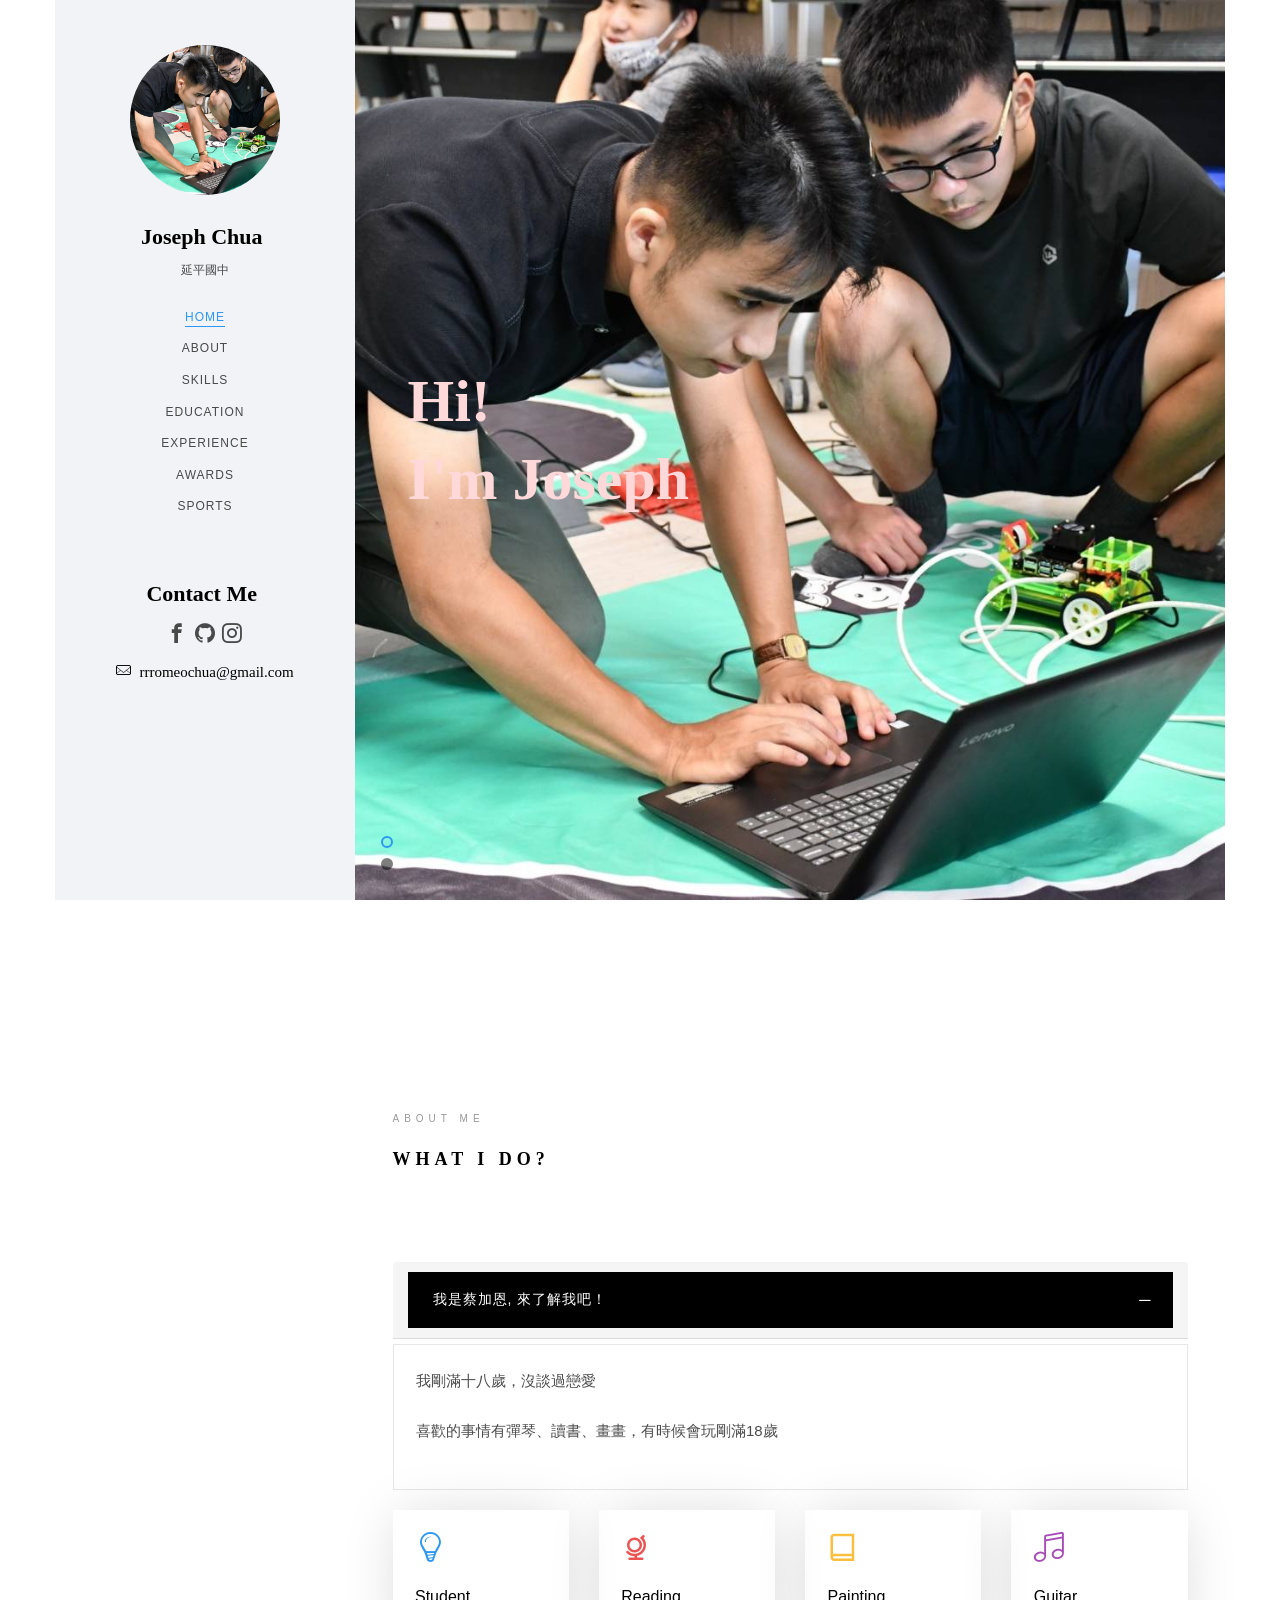
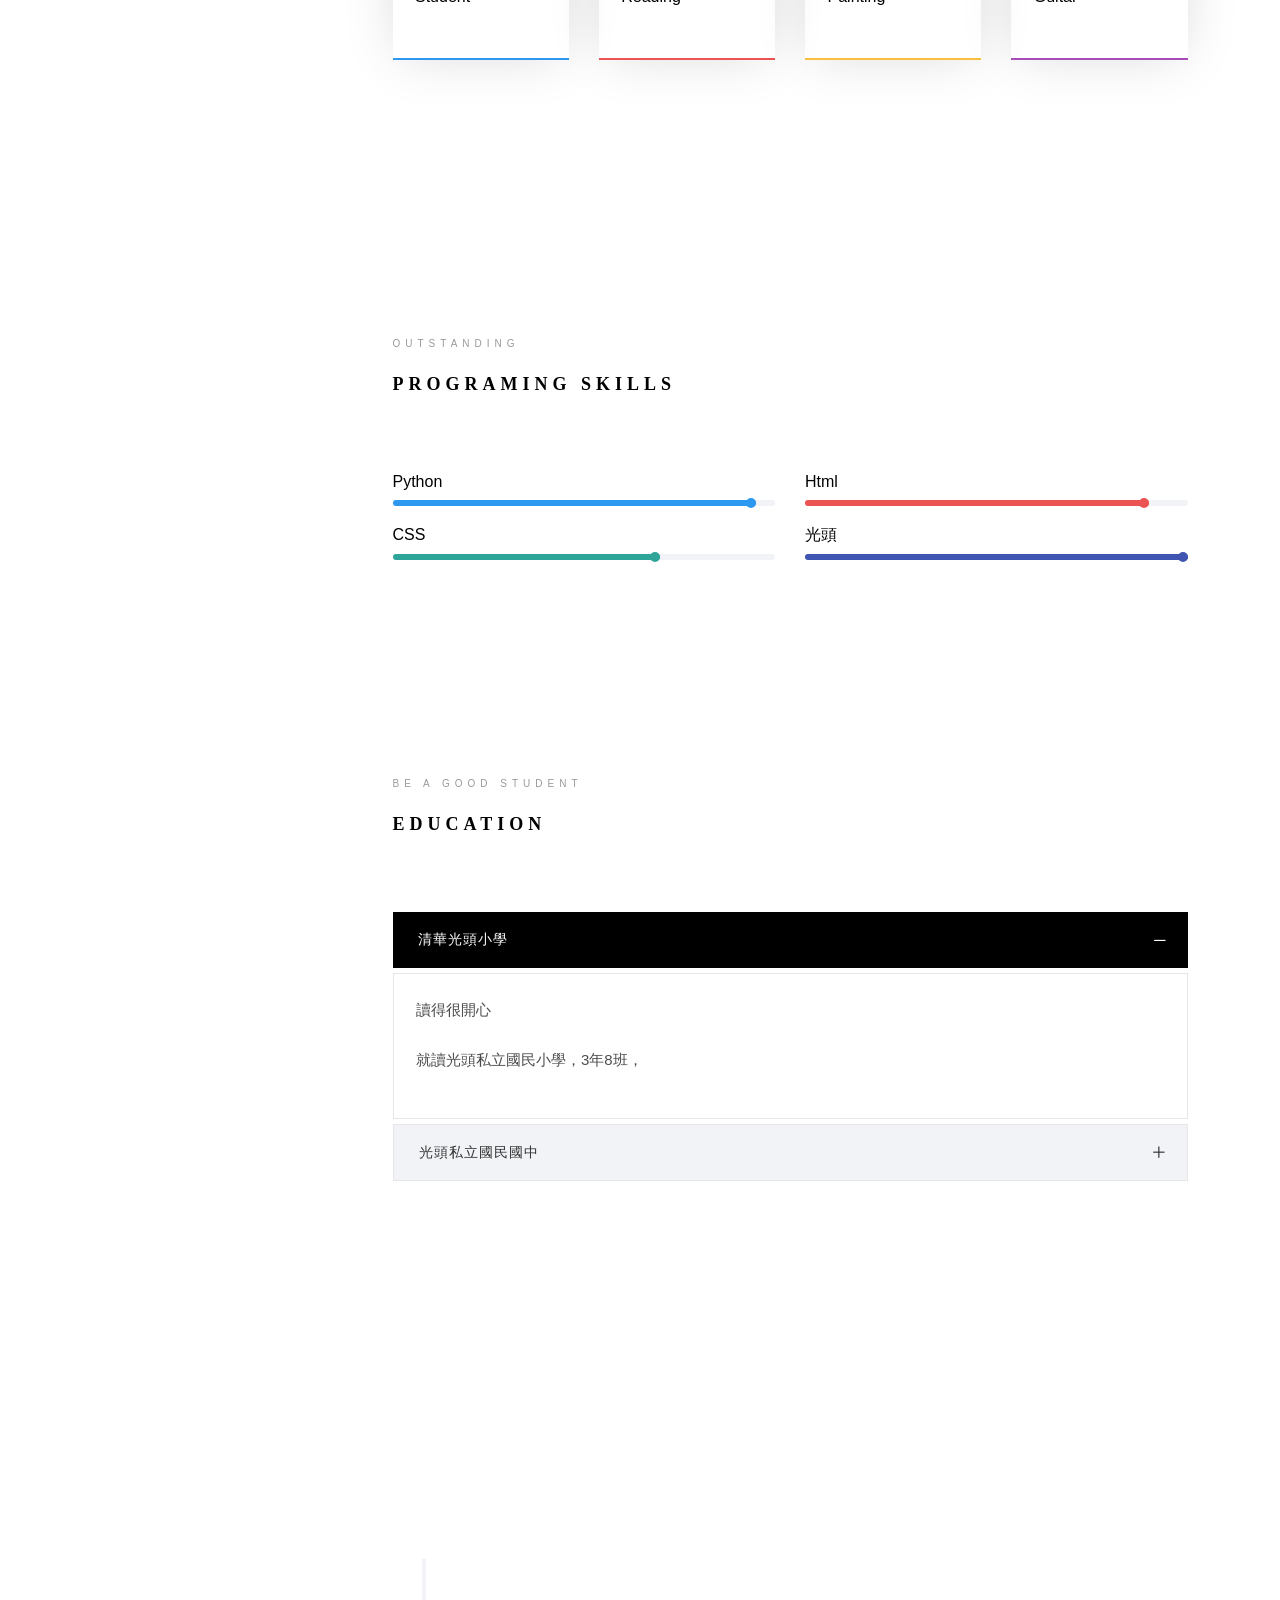
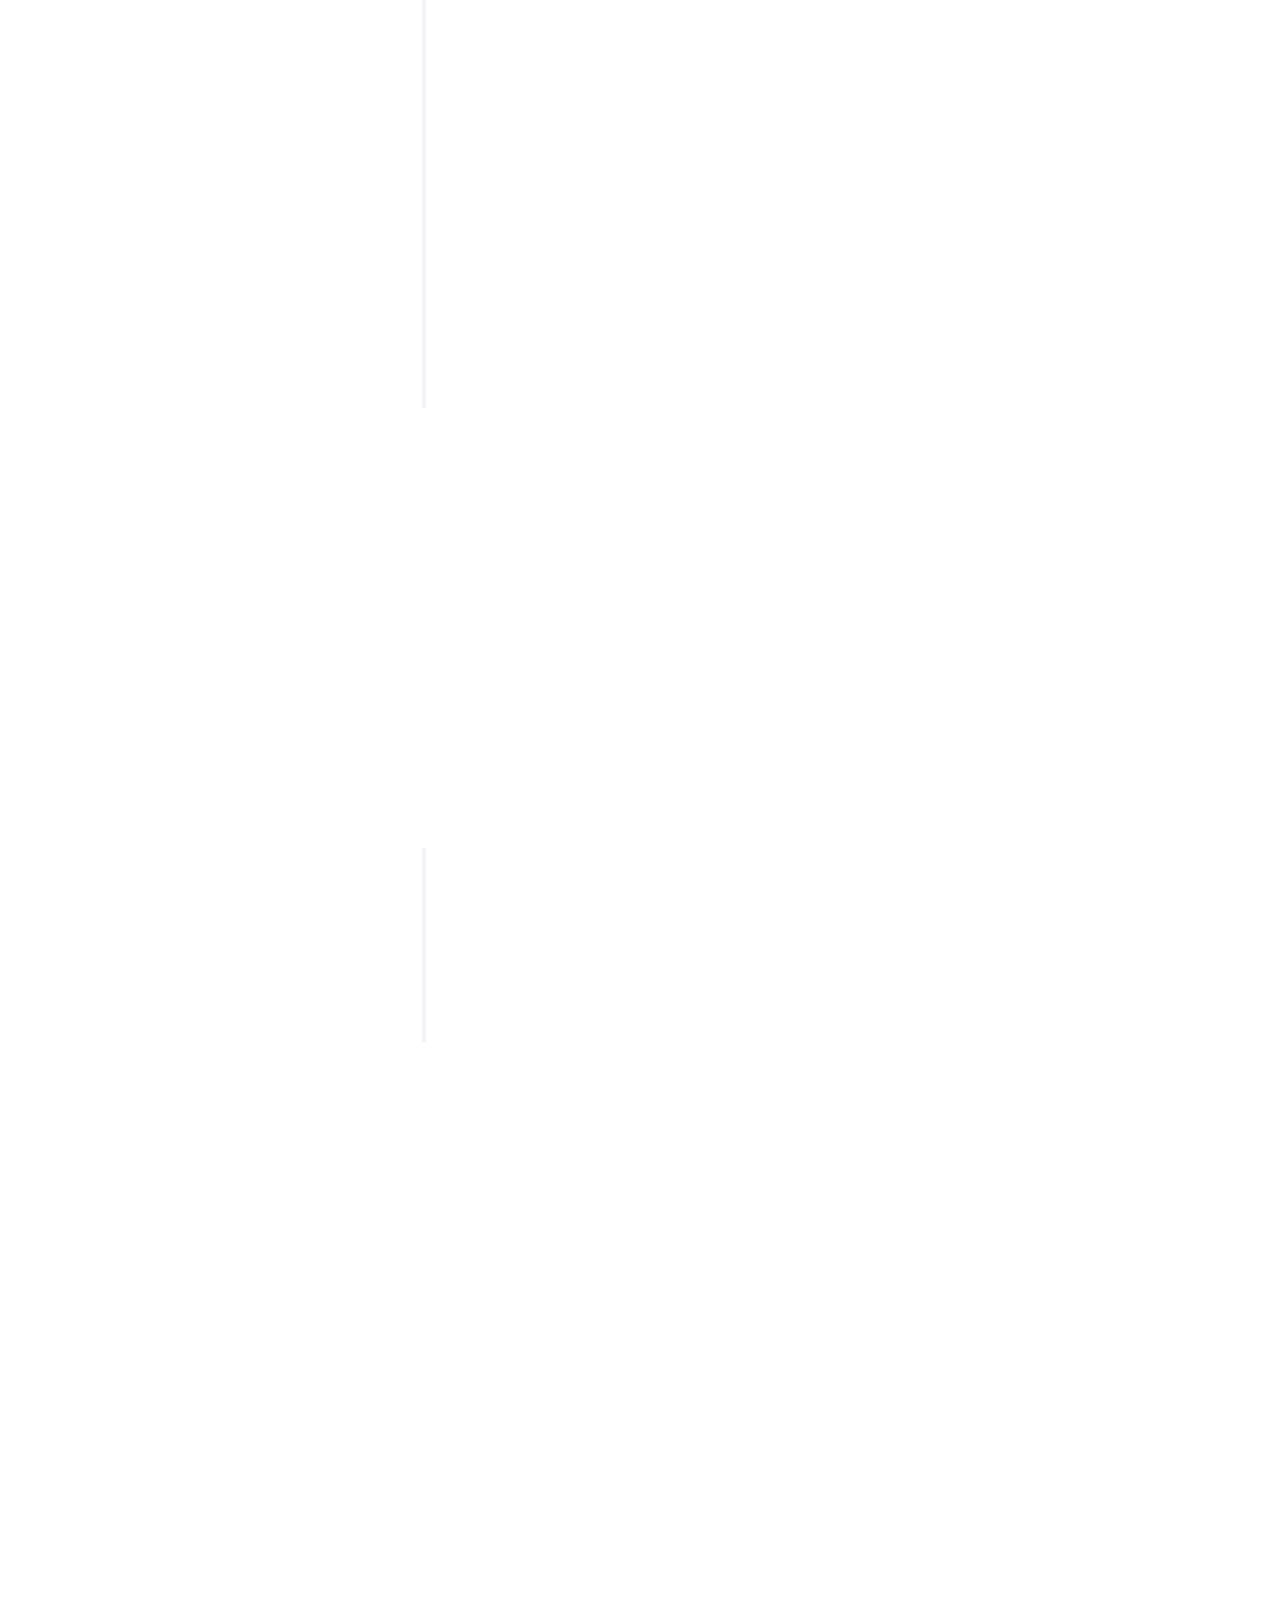
==== index.html @ 1ec588bf "Add files via upload" ====
<!DOCTYPE HTML>
<html>
	<!-- 撰寫網頁標題，跟大家說一下這網頁是誰寫的 -->
	<head>
	<meta charset="utf-8">
	<title>Joseph's Portfolio Page</title>
	<meta name="viewport" content="width=device-width, initial-scale=1">

	<!-- 導入css 檔案，因為有很多檔案，所以要寫很多行！ -->
	<link rel="shortcut icon" href="favicon.ico">
	<link rel="stylesheet" href="css/animate.css">
	<link rel="stylesheet" href="css/icomoon.css">
	<link rel="stylesheet" href="css/bootstrap.css">
	<link rel="stylesheet" href="css/flexslider.css">
	<link rel="stylesheet" href="fonts/flaticon/font/flaticon.css">
	<link rel="stylesheet" href="css/owl.carousel.min.css">
	<link rel="stylesheet" href="css/owl.theme.default.min.css">
	<link rel="stylesheet" href="css/style.css">
	<script src="js/modernizr-2.6.2.min.js"></script>
	</head>

	<body>
	<div id="colorlib-page">
		<div class="container-wrap">

			<!-- 設定側邊欄 -->
			<a href="#" class="js-colorlib-nav-toggle colorlib-nav-toggle" data-toggle="collapse" data-target="#navbar" aria-expanded="false" aria-controls="navbar"><i></i></a>
			<aside id="colorlib-aside" role="complementary" class="border js-fullheight">

				<!-- 設定個人資料 -->
				<div class="text-center">
					<div class="author-img" style="background-image: url(images/joe1.jpg);"></div> 	
					<h1 id="colorlib-logo"><a href="index.html">Joseph Chua</a></h1>
					<span class="position">延平國中</span>
				</div>

				<!-- 設定側邊選單 -->
				<nav id="colorlib-main-menu" role="navigation" class="navbar">
					<div id="navbar" class="collapse">
						<ul>
							<li class="active"><a href="#" data-nav-section="home">Home</a></li>
							<li><a href="#" data-nav-section="about">About</a></li>
							<li><a href="#" data-nav-section="skills">Skills</a></li>
							<li><a href="#" data-nav-section="education">Education</a></li>
							<li><a href="#" data-nav-section="experience">Experience</a></li>
							<li><a href="#" data-nav-section="Awards">Awards</a></li>
							<li><a href="#" data-nav-section="Sports">Sports</a></li>
						</ul>
					</div>

					<!-- 換行 -->
					<br></br>

					<!-- 設定聯絡資訊 -->
					<div class="text-center">
						<h1 id="colorlib-logo"><a href="###">Contact Me</a></h1>
						<ul class="active" >
							<li style="font-size:20px;">
								<a href="###"><i class="icon-facebook2"></i></a>
								<a href="https://github.com/Allen-wa-ng"><i class="icon-github"></i></a>
								<a href="###"><i class="icon-instagram"></i></a>
							</li>
						</ul>
						<h2 class="position">
							<i style="font-size:15px;" class="icon-mail6"> rrromeochua@gmail.com</i>
						</h2>
					</div>
				</nav>
			</aside>

		<div id="colorlib-main">

			<!-- 設定封面照片 -->
			<section id="colorlib-hero" class="js-fullheight" data-section="home">
				<div class="flexslider js-fullheight">
					<ul class="slides">

						<!-- 第一張封面照片 -->
						<li style="background-image: url(images/joe1.jpg);">
							<div class="overlay"></div>
							<div class="container-fluid">
								<div class="row">
									<div class="col-md-6 col-md-offset-3 col-md-pull-3 col-sm-12 col-xs-12 js-fullheight slider-text">
										<div class="slider-text-inner js-fullheight">
											<div class="desc">
												<h1 style="color: rgb(255, 217, 217);">Hi! <br >I'm Joseph</h1>
											</div>
										</div>
									</div>
								</div>
							</div>
						</li>

						<!-- 第二張封面照片 -->
						<li style="background-image: url(images/joe1.jpg);">
							<div class="overlay"></div>
							<div class="container-fluid">
								<div class="row">
									<div class="col-md-6 col-md-offset-3 col-md-pull-3 col-sm-12 col-xs-12 js-fullheight slider-text">
										<div class="slider-text-inner">
											<div class="desc">
												<h1 style="color: white;">I am <br>a Student</h1>
												<h2 style="color: white;">Who is studying in SooChow University</h2>
											</div>
										</div>
									</div>
								</div>
							</div>
						</li>

				  	</ul>
			  	</div>
			</section>

			<!-- 設定 What about Me 介紹 -->
			<section class="colorlib-about" data-section="about">
				<div class="colorlib-narrow-content">
					<div class="row">
						<div class="col-md-12">
							<div class="row row-bottom-padded-sm animate-box" data-animate-effect="fadeInLeft">
								<div class="col-md-12">
									<span class="heading-meta">About Me</span>
									<h2 class="colorlib-heading">What I Do?</h2>
								</div>
							</div>

							<!-- 自我介紹 -->
							<div class="panel panel-default">
								<div class="panel-heading" role="tab" id="headingZero">
									<h4 class="panel-title">
										<a data-toggle="collapse" data-parent="#accordion" href="#collapseZero" aria-expanded="true" aria-controls="collapseZero">
											我是蔡加恩, 來了解我吧！
										</a>
									</h4>
								</div>
								<div id="collapseZero" class="panel-collapse collapse in" role="tabpanel" aria-labelledby="headingZero">
									 <div class="panel-body">
										<div class="row">
											  <div class="col-md-12">
												  <p>我剛滿十八歲，沒談過戀愛</p>
												  <p>喜歡的事情有彈琴、讀書、畫畫，有時候會玩剛滿18歲</p>
											  </div>
										  </div>
									 </div>
								</div>
							</div>

							<!-- 興趣、喜好、專業 -->
							<div class="row">
								<div class="col-md-3 animate-box" data-animate-effect="fadeInLeft">
									<div class="services color-1">
										<span class="icon2"><i class="icon-bulb"></i></span>
										<h3>Student</h3>
									</div>
								</div>
								<div class="col-md-3 animate-box" data-animate-effect="fadeInRight">
									<div class="services color-2">
										<span class="icon2"><i class="icon-globe-outline"></i></span>
										<h3>Reading</h3>
									</div>
								</div>
								<div class="col-md-3 animate-box" data-animate-effect="fadeInTop">
									<div class="services color-3">
										<span class="icon2"><i class="icon-book2"></i></span>
										<h3>Painting</h3>
									</div>
								</div>
								<div class="col-md-3 animate-box" data-animate-effect="fadeInBottom">
									<div class="services color-4">
										<span class="icon2"><i class="icon-music2"></i></span>
										<h3>Guitar</h3>
									</div>
								</div>
							</div>
						</div>
					</div>
				</div>
			</section>

			<!-- 設定擅長的程式語言 -->
			<section class="colorlib-skills" data-section="skills">
				<div class="colorlib-narrow-content">
					<div class="row">
						<div class="col-md-6 col-md-offset-3 col-md-pull-3 animate-box" data-animate-effect="fadeInLeft">
							<span class="heading-meta">outstanding</span>
							<h2 class="colorlib-heading animate-box">Programing Skills</h2>
						</div>
					</div>
					<div class="row">

						<!-- 小提示：這邊開始撰寫你會什麼程式語言！ -->
						<div class="col-md-6 animate-box" data-animate-effect="fadeInLeft">
							<div class="progress-wrap">
								<h3>Python</h3>
								<div class="progress">
								 	<div class="progress-bar color-1" role="progressbar" aria-valuenow="95"
								  	aria-valuemin="0" aria-valuemax="100" style="width:95%">
								  	</div>
								</div>
							</div>
						</div>
						<div class="col-md-6 animate-box" data-animate-effect="fadeInRight">
							<div class="progress-wrap">
								<h3>Html</h3>
								<div class="progress">
								 	<div class="progress-bar color-2" role="progressbar" aria-valuenow="60"
								  	aria-valuemin="0" aria-valuemax="100" style="width:90%">
								  	</div>
								</div>
							</div>
						</div>
						<div class="col-md-6 animate-box" data-animate-effect="fadeInLeft">
							<div class="progress-wrap">
								<h3>CSS</h3>
								<div class="progress">
								 	<div class="progress-bar color-5" role="progressbar" aria-valuenow="70"
								  	aria-valuemin="0" aria-valuemax="100" style="width:70%">
								  	</div>
								</div>
							</div>
						</div>

						<div class="col-md-6 animate-box" data-animate-effect="fadeInLeft">
							<div class="progress-wrap">
								<h3>光頭</h3>
								<div class="progress">
								 	<div class="progress-bar color-6" role="progressbar" aria-valuenow="70"
								  	aria-valuemin="0" aria-valuemax="100" style="width:100%">
								  	</div>
								</div>
							</div>
						</div>
					</div>
				</div>
			</section>

			<!-- 設定學歷  -->
			<section class="colorlib-education" data-section="education">
				<div class="colorlib-narrow-content">
					<div class="row">
						<div class="col-md-6 col-md-offset-3 col-md-pull-3 animate-box" data-animate-effect="fadeInLeft">
							<span class="heading-meta">be a good student</span>
							<h2 class="colorlib-heading animate-box">Education</h2>
						</div>
					</div>
					<div class="row">
						<div class="col-md-12 animate-box" data-animate-effect="fadeInLeft">
							<div class="fancy-collapse-panel">
								<div class="panel-group" id="accordion" role="tablist" aria-multiselectable="true">
									<div class="panel panel-default">
									    <div class="panel-heading" role="tab" id="headingOne">
									        <h4 class="panel-title">
									            <a data-toggle="collapse" data-parent="#accordion" href="#collapseOne" aria-expanded="true" aria-controls="collapseOne">
													清華光頭小學
												</a>
									        </h4>
									    </div>
									    <div id="collapseOne" class="panel-collapse collapse in" role="tabpanel" aria-labelledby="headingOne">
									         <div class="panel-body">
									            <div class="row">
										      		<div class="col-md-12">
										      			<p>讀得很開心 </p>
										      			<p>就讀光頭私立國民小學，3年8班，</p>
										      		</div>
										      	</div>
									         </div>
									    </div>
									</div>
									<div class="panel panel-default">
									    <div class="panel-heading" role="tab" id="headingTwo">
									        <h4 class="panel-title">
									            <a class="collapsed" data-toggle="collapse" data-parent="#accordion" href="#collapseTwo" aria-expanded="false" aria-controls="collapseTwo">
													光頭私立國民國中
									            </a>
									        </h4>
									    </div>
									    <div id="collapseTwo" class="panel-collapse collapse" role="tabpanel" aria-labelledby="headingTwo">
									        <div class="panel-body">
									            <p>目前國中8年級，每天都在剪頭髮</p>
									        </div>
									    </div>
									</div>
								</div>
							</div>
						</div>
					</div>
				</div>
			</section>

			<!-- 設定學習歷程時間線 -->
			<section class="colorlib-experience" data-section="experience">
				<div class="colorlib-narrow-content">
					<div class="row">
						<div class="col-md-6 col-md-offset-3 col-md-pull-3 animate-box" data-animate-effect="fadeInLeft">
							<span class="heading-meta">Timeline</span>
							<h2 class="colorlib-heading animate-box">Experience</h2>
						</div>
					</div>
					<div class="row">
						<div class="col-md-12">
				         <div class="timeline-centered">
					         <article class="timeline-entry animate-box" data-animate-effect="fadeInLeft">
					            <div class="timeline-entry-inner">
					               <div class="timeline-icon color-1">
					                  <i class="icon-pen2"></i>
					               </div>
					               <div class="timeline-label">
					                  <h2><a href="PictureGallery/index.html">三個人未來教育主題一</a> <span>2023/7~8</span></h2>
					                  <p>學習Python基礎觀念以及一些實用性之系統</p>
					               </div>
					            </div>
					         </article>
							 <article class="timeline-entry animate-box" data-animate-effect="fadeInRight">
					            <div class="timeline-entry-inner">
					               <div class="timeline-icon color-2">
					                  <i class="icon-pen2"></i>
					               </div>
					               <div class="timeline-label">
					               	<h2><a href="PictureGallery/index.html">三個人未來教育主題二</a> <span>2023/9~12</span></h2>
					                  <p>學習撰寫網頁, 使用Html5, CSS, Javascript</p>
					               </div>
					            </div>
					         </article>
					         <article class="timeline-entry animate-box" data-animate-effect="fadeInLeft">
					            <div class="timeline-entry-inner">
					               <div class="timeline-icon color-3">
					                  <i class="icon-pen2"></i>
					               </div>
					               <div class="timeline-label">
					               	<h2><a href="PictureGallery/index.html">三個人未來教育主題二</a> <span>2023-now</span></h2>
					                  <p>學習撰寫網頁, 使用Html5, CSS, Javascript</p>
					               </div>
					            </div>
					         </article>
							 <article class="timeline-entry begin animate-box" data-animate-effect="fadeInBottom">
					            <div class="timeline-entry-inner">
					               <div class="timeline-icon color-none">
					               </div>
					            </div>
					         </article>
					      </div>
					   </div>
				   </div>
				</div>
			</section>

			<!-- 設定證照, 獎項 -->
			<section class="colorlib-experience" data-section="Awards">
				<div class="colorlib-narrow-content">
					<div class="row">
						<div class="col-md-6 col-md-offset-3 col-md-pull-3 animate-box" data-animate-effect="fadeInLeft">
							<span class="heading-meta">Feat</span>
							<h2 class="colorlib-heading animate-box">Awards<span>可以點擊下方文字</span></h2>
						</div>
					</div>
					<div class="row">
						<div class="col-md-12">
				         <div class="timeline-centered">
					         <article class="timeline-entry animate-box" data-animate-effect="fadeInLeft">
					            <div class="timeline-entry-inner">
					               <div class="timeline-icon color-3">
					                  <i class="icon-pen2"></i>
					               </div>
					               <div class="timeline-label">
					                  <h2><a href="PictureGallery/index.html">模範生 - 國小五年級</a></h2>
					               </div>
					            </div>
					         </article>
							 <article class="timeline-entry animate-box" data-animate-effect="fadeInLeft">
					            <div class="timeline-entry-inner">
					               <div class="timeline-icon color-2">
					                  <i class="icon-pen2"></i>
					               </div>
					               <div class="timeline-label">
					                  <h2><a href="PictureGallery/index.html">罰寫股長 - 國中一年級</a></h2>
					               </div>
					            </div>
					         </article>
							 <article class="timeline-entry begin animate-box" data-animate-effect="fadeInBottom">
					            <div class="timeline-entry-inner">
					               <div class="timeline-icon color-none">
					               </div>
					            </div>
					         </article>
					      </div>
					   </div>
				   </div>
				</div>
			</section>

			<!-- 設定運動項目 -->
			<section class="colorlib-work" data-section="Sports">
				<div class="colorlib-narrow-content">
					<div class="row">
						<div class="col-md-6 col-md-offset-3 col-md-pull-3 animate-box" data-animate-effect="fadeInLeft">
							<span class="heading-meta">Exercises</span>
							<h2 class="colorlib-heading animate-box">Loving Sports</h2>
						</div>
					</div>
					<div class="row">
						<div class="col-md-6 animate-box" data-animate-effect="fadeInLeft">
							<div class="project" style="background-image: url(images/kobe.png);">
								<div class="desc">
									<div class="con">
										<h3>Basketball</h3>
									</div>
								</div>
							</div>
						</div>
						<div class="col-md-6 animate-box" data-animate-effect="fadeInRight">
							<div class="project" style="background-image: url(images/swimming.png);">
								<div class="desc">
									<div class="con">
										<h3>Swimming</h3>
									</div>
								</div>
							</div>
						</div>
						<div class="col-md-6 animate-box" data-animate-effect="fadeInRight">
							<div class="project" style="background-image: url(images/soccer.png);">
								<div class="desc">
									<div class="con">
										<h3>Soccer</h3>
									</div>
								</div>
							</div>
						</div>
					</div>
				</div>
			</section>
		</div>
	</div>

	<!-- 導入動態網站設定檔案 -->
	<!-- jQuery -->
	<script src="js/jquery.min.js"></script>
	<!-- jQuery Easing -->
	<script src="js/jquery.easing.1.3.js"></script>
	<!-- Bootstrap -->
	<script src="js/bootstrap.min.js"></script>
	<!-- Waypoints -->
	<script src="js/jquery.waypoints.min.js"></script>
	<!-- Flexslider -->
	<script src="js/jquery.flexslider-min.js"></script>
	<!-- Owl carousel -->
	<script src="js/owl.carousel.min.js"></script>
	<!-- Counters -->
	<script src="js/jquery.countTo.js"></script>
	<!-- MAIN JS -->
	<script src="js/main.js"></script>
	</body>
</html>
---- css/icomoon.css ----
@font-face {
  font-family: 'icomoon';
  src:  url('fonts/icomoon.eot?6py85u');
  src:  url('fonts/icomoon.eot?6py85u#iefix') format('embedded-opentype'),
    url('fonts/icomoon.ttf?6py85u') format('truetype'),
    url('fonts/icomoon.woff?6py85u') format('woff'),
    url('fonts/icomoon.svg?6py85u#icomoon') format('svg');
  font-weight: normal;
  font-style: normal;
}

[class^="icon-"], [class*=" icon-"] {
  /* use !important to prevent issues with browser extensions that change fonts */
  font-family: 'icomoon' !important;
  speak: none;
  font-style: normal;
  font-weight: normal;
  font-variant: normal;
  text-transform: none;
  line-height: 1;

  /* Better Font Rendering =========== */
  -webkit-font-smoothing: antialiased;
  -moz-osx-font-smoothing: grayscale;
}

.icon-times:before {
  content: "\e930";
}
.icon-tick:before {
  content: "\e931";
}
.icon-plus:before {
  content: "\e932";
}
.icon-minus:before {
  content: "\e933";
}
.icon-equals:before {
  content: "\e934";
}
.icon-divide:before {
  content: "\e935";
}
.icon-chevron-right:before {
  content: "\e936";
}
.icon-chevron-left:before {
  content: "\e937";
}
.icon-arrow-right-thick:before {
  content: "\e938";
}
.icon-arrow-left-thick:before {
  content: "\e939";
}
.icon-th-small:before {
  content: "\e93a";
}
.icon-th-menu:before {
  content: "\e93b";
}
.icon-th-list:before {
  content: "\e93c";
}
.icon-th-large:before {
  content: "\e93d";
}
.icon-home:before {
  content: "\e93e";
}
.icon-arrow-forward:before {
  content: "\e93f";
}
.icon-arrow-back:before {
  content: "\e940";
}
.icon-rss:before {
  content: "\e941";
}
.icon-location:before {
  content: "\e942";
}
.icon-link:before {
  content: "\e943";
}
.icon-image:before {
  content: "\e944";
}
.icon-arrow-up-thick:before {
  content: "\e945";
}
.icon-arrow-down-thick:before {
  content: "\e946";
}
.icon-starburst:before {
  content: "\e947";
}
.icon-starburst-outline:before {
  content: "\e948";
}
.icon-star3:before {
  content: "\e949";
}
.icon-flow-children:before {
  content: "\e94a";
}
.icon-export:before {
  content: "\e94b";
}
.icon-delete2:before {
  content: "\e94c";
}
.icon-delete-outline:before {
  content: "\e94d";
}
.icon-cloud-storage:before {
  content: "\e94e";
}
.icon-wi-fi:before {
  content: "\e94f";
}
.icon-heart:before {
  content: "\e950";
}
.icon-flash:before {
  content: "\e951";
}
.icon-cancel:before {
  content: "\e952";
}
.icon-backspace:before {
  content: "\e953";
}
.icon-attachment:before {
  content: "\e954";
}
.icon-arrow-move:before {
  content: "\e955";
}
.icon-warning:before {
  content: "\e956";
}
.icon-user:before {
  content: "\e957";
}
.icon-radar:before {
  content: "\e958";
}
.icon-lock-open:before {
  content: "\e959";
}
.icon-lock-closed:before {
  content: "\e95a";
}
.icon-location-arrow:before {
  content: "\e95b";
}
.icon-info:before {
  content: "\e95c";
}
.icon-user-delete:before {
  content: "\e95d";
}
.icon-user-add:before {
  content: "\e95e";
}
.icon-media-pause:before {
  content: "\e95f";
}
.icon-group:before {
  content: "\e960";
}
.icon-chart-pie:before {
  content: "\e961";
}
.icon-chart-line:before {
  content: "\e962";
}
.icon-chart-bar:before {
  content: "\e963";
}
.icon-chart-area:before {
  content: "\e964";
}
.icon-video:before {
  content: "\e965";
}
.icon-point-of-interest:before {
  content: "\e966";
}
.icon-infinity:before {
  content: "\e967";
}
.icon-globe:before {
  content: "\e968";
}
.icon-eye:before {
  content: "\e969";
}
.icon-cog:before {
  content: "\e96a";
}
.icon-camera:before {
  content: "\e96b";
}
.icon-upload:before {
  content: "\e96c";
}
.icon-scissors:before {
  content: "\e96d";
}
.icon-refresh:before {
  content: "\e96e";
}
.icon-pin:before {
  content: "\e96f";
}
.icon-key:before {
  content: "\e970";
}
.icon-info-large:before {
  content: "\e971";
}
.icon-eject:before {
  content: "\e972";
}
.icon-download:before {
  content: "\e973";
}
.icon-zoom:before {
  content: "\e974";
}
.icon-zoom-out:before {
  content: "\e975";
}
.icon-zoom-in:before {
  content: "\e976";
}
.icon-sort-numerically:before {
  content: "\e977";
}
.icon-sort-alphabetically:before {
  content: "\e978";
}
.icon-input-checked:before {
  content: "\e979";
}
.icon-calender:before {
  content: "\e97a";
}
.icon-world2:before {
  content: "\e97b";
}
.icon-notes:before {
  content: "\e97c";
}
.icon-code:before {
  content: "\e97d";
}
.icon-arrow-sync:before {
  content: "\e97e";
}
.icon-arrow-shuffle:before {
  content: "\e97f";
}
.icon-arrow-repeat:before {
  content: "\e980";
}
.icon-arrow-minimise:before {
  content: "\e981";
}
.icon-arrow-maximise:before {
  content: "\e982";
}
.icon-arrow-loop:before {
  content: "\e983";
}
.icon-anchor:before {
  content: "\e984";
}
.icon-spanner:before {
  content: "\e985";
}
.icon-puzzle:before {
  content: "\e986";
}
.icon-power:before {
  content: "\e987";
}
.icon-plane:before {
  content: "\e988";
}
.icon-pi:before {
  content: "\e989";
}
.icon-phone:before {
  content: "\e98a";
}
.icon-microphone2:before {
  content: "\e98b";
}
.icon-media-rewind:before {
  content: "\e98c";
}
.icon-flag:before {
  content: "\e98d";
}
.icon-adjust-brightness:before {
  content: "\e98e";
}
.icon-waves:before {
  content: "\e98f";
}
.icon-social-twitter:before {
  content: "\e990";
}
.icon-social-facebook:before {
  content: "\e991";
}
.icon-social-dribbble:before {
  content: "\e992";
}
.icon-media-stop:before {
  content: "\e993";
}
.icon-media-record:before {
  content: "\e994";
}
.icon-media-play:before {
  content: "\e995";
}
.icon-media-fast-forward:before {
  content: "\e996";
}
.icon-media-eject:before {
  content: "\e997";
}
.icon-social-vimeo:before {
  content: "\e998";
}
.icon-social-tumbler:before {
  content: "\e999";
}
.icon-social-skype:before {
  content: "\e99a";
}
.icon-social-pinterest:before {
  content: "\e99b";
}
.icon-social-linkedin:before {
  content: "\e99c";
}
.icon-social-last-fm:before {
  content: "\e99d";
}
.icon-social-github:before {
  content: "\e99e";
}
.icon-social-flickr:before {
  content: "\e99f";
}
.icon-at:before {
  content: "\e9a0";
}
.icon-times-outline:before {
  content: "\e9a1";
}
.icon-plus-outline:before {
  content: "\e9a2";
}
.icon-minus-outline:before {
  content: "\e9a3";
}
.icon-tick-outline:before {
  content: "\e9a4";
}
.icon-th-large-outline:before {
  content: "\e9a5";
}
.icon-equals-outline:before {
  content: "\e9a6";
}
.icon-divide-outline:before {
  content: "\e9a7";
}
.icon-chevron-right-outline:before {
  content: "\e9a8";
}
.icon-chevron-left-outline:before {
  content: "\e9a9";
}
.icon-arrow-right-outline:before {
  content: "\e9aa";
}
.icon-arrow-left-outline:before {
  content: "\e9ab";
}
.icon-th-small-outline:before {
  content: "\e9ac";
}
.icon-th-menu-outline:before {
  content: "\e9ad";
}
.icon-th-list-outline:before {
  content: "\e9ae";
}
.icon-news2:before {
  content: "\e9b1";
}
.icon-home-outline:before {
  content: "\e9b2";
}
.icon-arrow-up-outline:before {
  content: "\e9b3";
}
.icon-arrow-forward-outline:before {
  content: "\e9b4";
}
.icon-arrow-down-outline:before {
  content: "\e9b5";
}
.icon-arrow-back-outline:before {
  content: "\e9b6";
}
.icon-trash3:before {
  content: "\e9b7";
}
.icon-rss-outline:before {
  content: "\e9b8";
}
.icon-message:before {
  content: "\e9b9";
}
.icon-location-outline:before {
  content: "\e9ba";
}
.icon-link-outline:before {
  content: "\e9bb";
}
.icon-image-outline:before {
  content: "\e9bc";
}
.icon-export-outline:before {
  content: "\e9bd";
}
.icon-cross:before {
  content: "\e9be";
}
.icon-wi-fi-outline:before {
  content: "\e9bf";
}
.icon-star-outline:before {
  content: "\e9c0";
}
.icon-media-pause-outline:before {
  content: "\e9c1";
}
.icon-mail:before {
  content: "\e9c2";
}
.icon-heart-outline:before {
  content: "\e9c3";
}
.icon-flash-outline:before {
  content: "\e9c4";
}
.icon-cancel-outline:before {
  content: "\e9c5";
}
.icon-beaker:before {
  content: "\e9c6";
}
.icon-arrow-move-outline:before {
  content: "\e9c7";
}
.icon-watch2:before {
  content: "\e9c8";
}
.icon-warning-outline:before {
  content: "\e9c9";
}
.icon-time:before {
  content: "\e9ca";
}
.icon-radar-outline:before {
  content: "\e9cb";
}
.icon-lock-open-outline:before {
  content: "\e9cc";
}
.icon-location-arrow-outline:before {
  content: "\e9cd";
}
.icon-info-outline:before {
  content: "\e9ce";
}
.icon-backspace-outline:before {
  content: "\e9cf";
}
.icon-attachment-outline:before {
  content: "\e9d0";
}
.icon-user-outline:before {
  content: "\e9d1";
}
.icon-user-delete-outline:before {
  content: "\e9d2";
}
.icon-user-add-outline:before {
  content: "\e9d3";
}
.icon-lock-closed-outline:before {
  content: "\e9d4";
}
.icon-group-outline:before {
  content: "\e9d5";
}
.icon-chart-pie-outline:before {
  content: "\e9d6";
}
.icon-chart-line-outline:before {
  content: "\e9d7";
}
.icon-chart-bar-outline:before {
  content: "\e9d8";
}
.icon-chart-area-outline:before {
  content: "\e9d9";
}
.icon-video-outline:before {
  content: "\e9da";
}
.icon-point-of-interest-outline:before {
  content: "\e9db";
}
.icon-map:before {
  content: "\e9dc";
}
.icon-key-outline:before {
  content: "\e9dd";
}
.icon-infinity-outline:before {
  content: "\e9de";
}
.icon-globe-outline:before {
  content: "\e9df";
}
.icon-eye-outline:before {
  content: "\e9e0";
}
.icon-cog-outline:before {
  content: "\e9e1";
}
.icon-camera-outline:before {
  content: "\e9e2";
}
.icon-upload-outline:before {
  content: "\e9e3";
}
.icon-support:before {
  content: "\e9e4";
}
.icon-scissors-outline:before {
  content: "\e9e5";
}
.icon-refresh-outline:before {
  content: "\e9e6";
}
.icon-info-large-outline:before {
  content: "\e9e7";
}
.icon-eject-outline:before {
  content: "\e9e8";
}
.icon-download-outline:before {
  content: "\e9e9";
}
.icon-battery-mid:before {
  content: "\e9ea";
}
.icon-battery-low:before {
  content: "\e9eb";
}
.icon-battery-high:before {
  content: "\e9ec";
}
.icon-zoom-outline:before {
  content: "\e9ed";
}
.icon-zoom-out-outline:before {
  content: "\e9ee";
}
.icon-zoom-in-outline:before {
  content: "\e9ef";
}
.icon-tag3:before {
  content: "\e9f0";
}
.icon-tabs-outline:before {
  content: "\e9f1";
}
.icon-pin-outline:before {
  content: "\e9f2";
}
.icon-message-typing:before {
  content: "\e9f3";
}
.icon-directions:before {
  content: "\e9f4";
}
.icon-battery-full:before {
  content: "\e9f5";
}
.icon-battery-charge:before {
  content: "\e9f6";
}
.icon-pipette:before {
  content: "\e9f7";
}
.icon-pencil:before {
  content: "\e9f8";
}
.icon-folder:before {
  content: "\e9f9";
}
.icon-folder-delete:before {
  content: "\e9fa";
}
.icon-folder-add:before {
  content: "\e9fb";
}
.icon-edit:before {
  content: "\e9fc";
}
.icon-document:before {
  content: "\e9fd";
}
.icon-document-delete:before {
  content: "\e9fe";
}
.icon-document-add:before {
  content: "\e9ff";
}
.icon-brush:before {
  content: "\ea00";
}
.icon-thumbs-up:before {
  content: "\ea01";
}
.icon-thumbs-down:before {
  content: "\ea02";
}
.icon-pen:before {
  content: "\ea03";
}
.icon-sort-numerically-outline:before {
  content: "\ea04";
}
.icon-sort-alphabetically-outline:before {
  content: "\ea05";
}
.icon-social-last-fm-circular:before {
  content: "\ea06";
}
.icon-social-github-circular:before {
  content: "\ea07";
}
.icon-compass:before {
  content: "\ea08";
}
.icon-bookmark:before {
  content: "\ea09";
}
.icon-input-checked-outline:before {
  content: "\ea0a";
}
.icon-code-outline:before {
  content: "\ea0b";
}
.icon-calender-outline:before {
  content: "\ea0c";
}
.icon-business-card:before {
  content: "\ea0d";
}
.icon-arrow-up:before {
  content: "\ea0e";
}
.icon-arrow-sync-outline:before {
  content: "\ea0f";
}
.icon-arrow-right:before {
  content: "\ea10";
}
.icon-arrow-repeat-outline:before {
  content: "\ea11";
}
.icon-arrow-loop-outline:before {
  content: "\ea12";
}
.icon-arrow-left:before {
  content: "\ea13";
}
.icon-flow-switch:before {
  content: "\ea14";
}
.icon-flow-parallel:before {
  content: "\ea15";
}
.icon-flow-merge:before {
  content: "\ea16";
}
.icon-document-text:before {
  content: "\ea17";
}
.icon-clipboard:before {
  content: "\ea18";
}
.icon-calculator:before {
  content: "\ea19";
}
.icon-arrow-minimise-outline:before {
  content: "\ea1a";
}
.icon-arrow-maximise-outline:before {
  content: "\ea1b";
}
.icon-arrow-down:before {
  content: "\ea1c";
}
.icon-gift:before {
  content: "\ea1d";
}
.icon-film:before {
  content: "\ea1e";
}
.icon-database:before {
  content: "\ea1f";
}
.icon-bell:before {
  content: "\ea20";
}
.icon-anchor-outline:before {
  content: "\ea21";
}
.icon-adjust-contrast:before {
  content: "\ea22";
}
.icon-world-outline:before {
  content: "\ea23";
}
.icon-shopping-bag:before {
  content: "\ea24";
}
.icon-power-outline:before {
  content: "\ea25";
}
.icon-notes-outline:before {
  content: "\ea26";
}
.icon-device-tablet:before {
  content: "\ea27";
}
.icon-device-phone:before {
  content: "\ea28";
}
.icon-device-laptop:before {
  content: "\ea29";
}
.icon-device-desktop:before {
  content: "\ea2a";
}
.icon-briefcase:before {
  content: "\ea2b";
}
.icon-stopwatch:before {
  content: "\ea2c";
}
.icon-spanner-outline:before {
  content: "\ea2d";
}
.icon-puzzle-outline:before {
  content: "\ea2e";
}
.icon-printer:before {
  content: "\ea2f";
}
.icon-pi-outline:before {
  content: "\ea30";
}
.icon-lightbulb:before {
  content: "\ea31";
}
.icon-flag-outline:before {
  content: "\ea32";
}
.icon-contacts:before {
  content: "\ea33";
}
.icon-archive2:before {
  content: "\ea34";
}
.icon-weather-stormy:before {
  content: "\ea35";
}
.icon-weather-shower:before {
  content: "\ea36";
}
.icon-weather-partly-sunny:before {
  content: "\ea37";
}
.icon-weather-downpour:before {
  content: "\ea38";
}
.icon-weather-cloudy:before {
  content: "\ea39";
}
.icon-plane-outline:before {
  content: "\ea3a";
}
.icon-phone-outline:before {
  content: "\ea3b";
}
.icon-microphone-outline:before {
  content: "\ea3c";
}
.icon-weather-windy:before {
  content: "\ea3d";
}
.icon-weather-windy-cloudy:before {
  content: "\ea3e";
}
.icon-weather-sunny:before {
  content: "\ea3f";
}
.icon-weather-snow:before {
  content: "\ea40";
}
.icon-weather-night:before {
  content: "\ea41";
}
.icon-media-stop-outline:before {
  content: "\ea42";
}
.icon-media-rewind-outline:before {
  content: "\ea43";
}
.icon-media-record-outline:before {
  content: "\ea44";
}
.icon-media-play-outline:before {
  content: "\ea45";
}
.icon-media-fast-forward-outline:before {
  content: "\ea46";
}
.icon-media-eject-outline:before {
  content: "\ea47";
}
.icon-wine:before {
  content: "\ea48";
}
.icon-waves-outline:before {
  content: "\ea49";
}
.icon-ticket:before {
  content: "\ea4a";
}
.icon-tags:before {
  content: "\ea4b";
}
.icon-plug:before {
  content: "\ea4c";
}
.icon-headphones:before {
  content: "\ea4d";
}
.icon-credit-card:before {
  content: "\ea4e";
}
.icon-coffee:before {
  content: "\ea4f";
}
.icon-book:before {
  content: "\ea50";
}
.icon-beer:before {
  content: "\ea51";
}
.icon-volume2:before {
  content: "\ea52";
}
.icon-volume-up:before {
  content: "\ea53";
}
.icon-volume-mute:before {
  content: "\ea54";
}
.icon-volume-down:before {
  content: "\ea55";
}
.icon-social-vimeo-circular:before {
  content: "\ea56";
}
.icon-social-twitter-circular:before {
  content: "\ea57";
}
.icon-social-pinterest-circular:before {
  content: "\ea58";
}
.icon-social-linkedin-circular:before {
  content: "\ea59";
}
.icon-social-facebook-circular:before {
  content: "\ea5a";
}
.icon-social-dribbble-circular:before {
  content: "\ea5b";
}
.icon-tree:before {
  content: "\ea5c";
}
.icon-thermometer2:before {
  content: "\ea5d";
}
.icon-social-tumbler-circular:before {
  content: "\ea5e";
}
.icon-social-skype-outline:before {
  content: "\ea5f";
}
.icon-social-flickr-circular:before {
  content: "\ea60";
}
.icon-social-at-circular:before {
  content: "\ea61";
}
.icon-shopping-cart:before {
  content: "\ea62";
}
.icon-messages:before {
  content: "\ea63";
}
.icon-leaf:before {
  content: "\ea64";
}
.icon-feather:before {
  content: "\ea65";
}
.icon-eye2:before {
  content: "\e064";
}
.icon-paper-clip:before {
  content: "\e065";
}
.icon-mail5:before {
  content: "\e066";
}
.icon-toggle:before {
  content: "\e067";
}
.icon-layout:before {
  content: "\e068";
}
.icon-link2:before {
  content: "\e069";
}
.icon-bell2:before {
  content: "\e06a";
}
.icon-lock3:before {
  content: "\e06b";
}
.icon-unlock:before {
  content: "\e06c";
}
.icon-ribbon2:before {
  content: "\e06d";
}
.icon-image2:before {
  content: "\e06e";
}
.icon-signal:before {
  content: "\e06f";
}
.icon-target3:before {
  content: "\e070";
}
.icon-clipboard3:before {
  content: "\e071";
}
.icon-clock3:before {
  content: "\e072";
}
.icon-watch:before {
  content: "\e073";
}
.icon-air-play:before {
  content: "\e074";
}
.icon-camera3:before {
  content: "\e075";
}
.icon-video2:before {
  content: "\e076";
}
.icon-disc:before {
  content: "\e077";
}
.icon-printer3:before {
  content: "\e078";
}
.icon-monitor:before {
  content: "\e079";
}
.icon-server:before {
  content: "\e07a";
}
.icon-cog2:before {
  content: "\e07b";
}
.icon-heart3:before {
  content: "\e07c";
}
.icon-paragraph:before {
  content: "\e07d";
}
.icon-align-justify:before {
  content: "\e07e";
}
.icon-align-left:before {
  content: "\e07f";
}
.icon-align-center:before {
  content: "\e080";
}
.icon-align-right:before {
  content: "\e081";
}
.icon-book2:before {
  content: "\e082";
}
.icon-layers2:before {
  content: "\e083";
}
.icon-stack2:before {
  content: "\e084";
}
.icon-stack-2:before {
  content: "\e085";
}
.icon-paper:before {
  content: "\e086";
}
.icon-paper-stack:before {
  content: "\e087";
}
.icon-search3:before {
  content: "\e088";
}
.icon-zoom-in2:before {
  content: "\e089";
}
.icon-zoom-out2:before {
  content: "\e08a";
}
.icon-reply2:before {
  content: "\e08b";
}
.icon-circle-plus:before {
  content: "\e08c";
}
.icon-circle-minus:before {
  content: "\e08d";
}
.icon-circle-check:before {
  content: "\e08e";
}
.icon-circle-cross:before {
  content: "\e08f";
}
.icon-square-plus:before {
  content: "\e090";
}
.icon-square-minus:before {
  content: "\e091";
}
.icon-square-check:before {
  content: "\e092";
}
.icon-square-cross:before {
  content: "\e093";
}
.icon-microphone:before {
  content: "\e094";
}
.icon-record:before {
  content: "\e095";
}
.icon-skip-back:before {
  content: "\e096";
}
.icon-rewind:before {
  content: "\e097";
}
.icon-play4:before {
  content: "\e098";
}
.icon-pause3:before {
  content: "\e099";
}
.icon-stop3:before {
  content: "\e09a";
}
.icon-fast-forward:before {
  content: "\e09b";
}
.icon-skip-forward:before {
  content: "\e09c";
}
.icon-shuffle2:before {
  content: "\e09d";
}
.icon-repeat:before {
  content: "\e09e";
}
.icon-folder2:before {
  content: "\e09f";
}
.icon-umbrella:before {
  content: "\e0a0";
}
.icon-moon:before {
  content: "\e0a1";
}
.icon-thermometer:before {
  content: "\e0a2";
}
.icon-drop:before {
  content: "\e0a3";
}
.icon-sun2:before {
  content: "\e0a4";
}
.icon-cloud3:before {
  content: "\e0a5";
}
.icon-cloud-upload2:before {
  content: "\e0a6";
}
.icon-cloud-download2:before {
  content: "\e0a7";
}
.icon-upload4:before {
  content: "\e0a8";
}
.icon-download4:before {
  content: "\e0a9";
}
.icon-location3:before {
  content: "\e0aa";
}
.icon-location-2:before {
  content: "\e0ab";
}
.icon-map3:before {
  content: "\e0ac";
}
.icon-battery:before {
  content: "\e0ad";
}
.icon-head:before {
  content: "\e0ae";
}
.icon-briefcase3:before {
  content: "\e0af";
}
.icon-speech-bubble:before {
  content: "\e0b0";
}
.icon-anchor2:before {
  content: "\e0b1";
}
.icon-globe2:before {
  content: "\e0b2";
}
.icon-box:before {
  content: "\e0b3";
}
.icon-reload:before {
  content: "\e0b4";
}
.icon-share3:before {
  content: "\e0b5";
}
.icon-marquee:before {
  content: "\e0b6";
}
.icon-marquee-plus:before {
  content: "\e0b7";
}
.icon-marquee-minus:before {
  content: "\e0b8";
}
.icon-tag:before {
  content: "\e0b9";
}
.icon-power2:before {
  content: "\e0ba";
}
.icon-command2:before {
  content: "\e0bb";
}
.icon-alt:before {
  content: "\e0bc";
}
.icon-esc:before {
  content: "\e0bd";
}
.icon-bar-graph:before {
  content: "\e0be";
}
.icon-bar-graph-2:before {
  content: "\e0bf";
}
.icon-pie-graph:before {
  content: "\e0c0";
}
.icon-star:before {
  content: "\e0c1";
}
.icon-arrow-left3:before {
  content: "\e0c2";
}
.icon-arrow-right3:before {
  content: "\e0c3";
}
.icon-arrow-up3:before {
  content: "\e0c4";
}
.icon-arrow-down3:before {
  content: "\e0c5";
}
.icon-volume:before {
  content: "\e0c6";
}
.icon-mute:before {
  content: "\e0c7";
}
.icon-content-right:before {
  content: "\e100";
}
.icon-content-left:before {
  content: "\e101";
}
.icon-grid2:before {
  content: "\e102";
}
.icon-grid-2:before {
  content: "\e103";
}
.icon-columns:before {
  content: "\e104";
}
.icon-loader:before {
  content: "\e105";
}
.icon-bag:before {
  content: "\e106";
}
.icon-ban:before {
  content: "\e107";
}
.icon-flag3:before {
  content: "\e108";
}
.icon-trash:before {
  content: "\e109";
}
.icon-expand2:before {
  content: "\e110";
}
.icon-contract:before {
  content: "\e111";
}
.icon-maximize:before {
  content: "\e112";
}
.icon-minimize:before {
  content: "\e113";
}
.icon-plus2:before {
  content: "\e114";
}
.icon-minus2:before {
  content: "\e115";
}
.icon-check:before {
  content: "\e116";
}
.icon-cross2:before {
  content: "\e117";
}
.icon-move:before {
  content: "\e118";
}
.icon-delete:before {
  content: "\e119";
}
.icon-menu5:before {
  content: "\e120";
}
.icon-archive:before {
  content: "\e121";
}
.icon-inbox:before {
  content: "\e122";
}
.icon-outbox:before {
  content: "\e123";
}
.icon-file:before {
  content: "\e124";
}
.icon-file-add:before {
  content: "\e125";
}
.icon-file-subtract:before {
  content: "\e126";
}
.icon-help:before {
  content: "\e127";
}
.icon-open:before {
  content: "\e128";
}
.icon-ellipsis:before {
  content: "\e129";
}
.icon-heart4:before {
  content: "\e900";
}
.icon-cloud4:before {
  content: "\e901";
}
.icon-star2:before {
  content: "\e902";
}
.icon-tv2:before {
  content: "\e903";
}
.icon-sound:before {
  content: "\e904";
}
.icon-video3:before {
  content: "\e905";
}
.icon-trash2:before {
  content: "\e906";
}
.icon-user2:before {
  content: "\e907";
}
.icon-key3:before {
  content: "\e908";
}
.icon-search4:before {
  content: "\e909";
}
.icon-settings:before {
  content: "\e90a";
}
.icon-camera4:before {
  content: "\e90b";
}
.icon-tag2:before {
  content: "\e90c";
}
.icon-lock4:before {
  content: "\e90d";
}
.icon-bulb:before {
  content: "\e90e";
}
.icon-pen2:before {
  content: "\e90f";
}
.icon-diamond:before {
  content: "\e910";
}
.icon-display2:before {
  content: "\e911";
}
.icon-location4:before {
  content: "\e912";
}
.icon-eye3:before {
  content: "\e913";
}
.icon-bubble3:before {
  content: "\e914";
}
.icon-stack3:before {
  content: "\e915";
}
.icon-cup:before {
  content: "\e916";
}
.icon-phone3:before {
  content: "\e917";
}
.icon-news:before {
  content: "\e918";
}
.icon-mail6:before {
  content: "\e919";
}
.icon-like:before {
  content: "\e91a";
}
.icon-photo:before {
  content: "\e91b";
}
.icon-note:before {
  content: "\e91c";
}
.icon-clock4:before {
  content: "\e91d";
}
.icon-paperplane:before {
  content: "\e91e";
}
.icon-params:before {
  content: "\e91f";
}
.icon-banknote:before {
  content: "\e920";
}
.icon-data:before {
  content: "\e921";
}
.icon-music2:before {
  content: "\e922";
}
.icon-megaphone2:before {
  content: "\e923";
}
.icon-study:before {
  content: "\e924";
}
.icon-lab2:before {
  content: "\e925";
}
.icon-food:before {
  content: "\e926";
}
.icon-t-shirt:before {
  content: "\e927";
}
.icon-fire2:before {
  content: "\e928";
}
.icon-clip:before {
  content: "\e929";
}
.icon-shop:before {
  content: "\e92a";
}
.icon-calendar3:before {
  content: "\e92b";
}
.icon-wallet2:before {
  content: "\e92c";
}
.icon-vynil:before {
  content: "\e92d";
}
.icon-truck2:before {
  content: "\e92e";
}
.icon-world:before {
  content: "\e92f";
}
.icon-spinner6:before {
  content: "\e9af";
}
.icon-spinner7:before {
  content: "\e9b0";
}
.icon-amazon:before {
  content: "\eab7";
}
.icon-google:before {
  content: "\eab8";
}
.icon-google2:before {
  content: "\eab9";
}
.icon-google3:before {
  content: "\eaba";
}
.icon-google-plus:before {
  content: "\eabb";
}
.icon-google-plus2:before {
  content: "\eabc";
}
.icon-google-plus3:before {
  content: "\eabd";
}
.icon-hangouts:before {
  content: "\eabe";
}
.icon-google-drive:before {
  content: "\eabf";
}
.icon-facebook2:before {
  content: "\eac0";
}
.icon-facebook22:before {
  content: "\eac1";
}
.icon-instagram:before {
  content: "\eac2";
}
.icon-whatsapp:before {
  content: "\eac3";
}
.icon-spotify:before {
  content: "\eac4";
}
.icon-telegram:before {
  content: "\eac5";
}
.icon-twitter2:before {
  content: "\eac6";
}
.icon-vine:before {
  content: "\eac7";
}
.icon-vk:before {
  content: "\eac8";
}
.icon-renren:before {
  content: "\eac9";
}
.icon-sina-weibo:before {
  content: "\eaca";
}
.icon-rss2:before {
  content: "\eacb";
}
.icon-rss22:before {
  content: "\eacc";
}
.icon-youtube:before {
  content: "\eacd";
}
.icon-youtube2:before {
  content: "\eace";
}
.icon-twitch:before {
  content: "\eacf";
}
.icon-vimeo:before {
  content: "\ead0";
}
.icon-vimeo2:before {
  content: "\ead1";
}
.icon-lanyrd:before {
  content: "\ead2";
}
.icon-flickr:before {
  content: "\ead3";
}
.icon-flickr2:before {
  content: "\ead4";
}
.icon-flickr3:before {
  content: "\ead5";
}
.icon-flickr4:before {
  content: "\ead6";
}
.icon-dribbble2:before {
  content: "\ead7";
}
.icon-behance:before {
  content: "\ead8";
}
.icon-behance2:before {
  content: "\ead9";
}
.icon-deviantart:before {
  content: "\eada";
}
.icon-500px:before {
  content: "\eadb";
}
.icon-steam:before {
  content: "\eadc";
}
.icon-steam2:before {
  content: "\eadd";
}
.icon-dropbox:before {
  content: "\eade";
}
.icon-onedrive:before {
  content: "\eadf";
}
.icon-github:before {
  content: "\eae0";
}
.icon-npm:before {
  content: "\eae1";
}
.icon-basecamp:before {
  content: "\eae2";
}
.icon-trello:before {
  content: "\eae3";
}
.icon-wordpress:before {
  content: "\eae4";
}
.icon-joomla:before {
  content: "\eae5";
}
.icon-ello:before {
  content: "\eae6";
}
.icon-blogger:before {
  content: "\eae7";
}
.icon-blogger2:before {
  content: "\eae8";
}
.icon-tumblr2:before {
  content: "\eae9";
}
.icon-tumblr22:before {
  content: "\eaea";
}
.icon-yahoo:before {
  content: "\eaeb";
}
.icon-yahoo2:before {
  content: "\eaec";
}
.icon-tux:before {
  content: "\eaed";
}
.icon-appleinc:before {
  content: "\eaee";
}
.icon-finder:before {
  content: "\eaef";
}
.icon-android:before {
  content: "\eaf0";
}
.icon-windows:before {
  content: "\eaf1";
}
.icon-windows8:before {
  content: "\eaf2";
}
.icon-soundcloud:before {
  content: "\eaf3";
}
.icon-soundcloud2:before {
  content: "\eaf4";
}
.icon-skype:before {
  content: "\eaf5";
}
.icon-reddit:before {
  content: "\eaf6";
}
.icon-hackernews:before {
  content: "\eaf7";
}
.icon-wikipedia:before {
  content: "\eaf8";
}
.icon-linkedin2:before {
  content: "\eaf9";
}
.icon-linkedin22:before {
  content: "\eafa";
}
.icon-lastfm:before {
  content: "\eafb";
}
.icon-lastfm2:before {
  content: "\eafc";
}
.icon-delicious:before {
  content: "\eafd";
}
.icon-stumbleupon:before {
  content: "\eafe";
}
.icon-stumbleupon2:before {
  content: "\eaff";
}
.icon-stackoverflow:before {
  content: "\eb00";
}
.icon-pinterest:before {
  content: "\eb01";
}
.icon-pinterest2:before {
  content: "\eb02";
}
.icon-xing:before {
  content: "\eb03";
}
.icon-xing2:before {
  content: "\eb04";
}
.icon-flattr:before {
  content: "\eb05";
}
.icon-foursquare:before {
  content: "\eb06";
}
.icon-yelp:before {
  content: "\eb07";
}
.icon-paypal:before {
  content: "\eb08";
}
.icon-chrome:before {
  content: "\eb09";
}
.icon-firefox:before {
  content: "\eb0a";
}
.icon-IE:before {
  content: "\eb0b";
}
.icon-edge:before {
  content: "\eb0c";
}
.icon-safari:before {
  content: "\eb0d";
}
.icon-opera:before {
  content: "\eb0e";
}
.icon-file-pdf:before {
  content: "\eb0f";
}
.icon-file-openoffice:before {
  content: "\eb10";
}
.icon-file-word:before {
  content: "\eb11";
}
.icon-file-excel:before {
  content: "\eb12";
}
.icon-libreoffice:before {
  content: "\eb13";
}
.icon-html-five:before {
  content: "\eb14";
}
.icon-html-five2:before {
  content: "\eb15";
}
.icon-css3:before {
  content: "\eb16";
}
.icon-git:before {
  content: "\eb17";
}
.icon-codepen:before {
  content: "\eb18";
}
.icon-svg:before {
  content: "\eb19";
}
.icon-IcoMoon:before {
  content: "\eb1a";
}
---- css/style.css ----
@font-face {
  font-family: 'icomoon';
  src: url("../fonts/icomoon/icomoon.eot?srf3rx");
  src: url("../fonts/icomoon/icomoon.eot?srf3rx#iefix") format("embedded-opentype"), url("../fonts/icomoon/icomoon.ttf?srf3rx") format("truetype"), url("../fonts/icomoon/icomoon.woff?srf3rx") format("woff"), url("../fonts/icomoon/icomoon.svg?srf3rx#icomoon") format("svg");
  font-weight: normal;
  font-style: normal; }

/* =======================================================
*
* 	Template Style 
*	Edit this section
*
* ======================================================= */
body {
  font-family: "Quicksand", Arial, sans-serif;
  font-weight: 400;
  font-size: 15px;
  line-height: 1.8;
  color: rgba(0, 0, 0, 0.7); }
  @media screen and (max-width: 992px) {
    body {
      font-size: 16px; } }

a {
  color: #2c98f0;
  -webkit-transition: 0.5s;
  -o-transition: 0.5s;
  transition: 0.5s; }
  a:hover, a:active, a:focus {
    color: #2c98f0;
    outline: none;
    text-decoration: none !important; }

p {
  margin-bottom: 1.5em; }

h1, h2, h3, h4, h5, h6 {
  color: #000;
  font-family: "Playfair Display", Georgia, serif;
  font-weight: 400;
  margin: 0 0 30px 0; }

figure {
  margin-bottom: 2.5em;
  float: left;
  width: 100%; }
  figure figcaption {
    font-size: 16px;
    width: 80%;
    margin: 20px auto 0px auto;
    color: #b3b3b3;
    font-style: italic;
    font-family: "Quicksand", Arial, sans-serif; }
    @media screen and (max-width: 480px) {
      figure figcaption {
        width: 100%; } }

::-webkit-selection {
  color: #fff;
  background: #2c98f0; }

::-moz-selection {
  color: #fff;
  background: #2c98f0; }

::selection {
  color: #fff;
  background: #2c98f0; }

#colorlib-page {
  width: 100%;
  overflow: hidden;
  position: relative; }

#colorlib-aside {
  padding-top: 3em;
  padding-bottom: 40px;
  float: left;
  width: 300px;
  position: fixed;
  overflow-y: scroll;
  z-index: 1001;
  background: #f2f3f7;
  -webkit-transition: 0.5s;
  -o-transition: 0.5s;
  transition: 0.5s; }
  @media screen and (max-width: 768px) {
    #colorlib-aside {
      width: 300px;
      -moz-transform: translateX(-300px);
      -webkit-transform: translateX(-300px);
      -ms-transform: translateX(-300px);
      -o-transform: translateX(-300px);
      transform: translateX(-300px);
      padding-top: 4em; } }
  #colorlib-aside .author-img {
    width: 150px;
    height: 150px;
    margin: 0 auto;
    margin-bottom: 30px;
    -webkit-border-radius: 50%;
    -moz-border-radius: 50%;
    -ms-border-radius: 50%;
    border-radius: 50%; }
  #colorlib-aside .position {
    display: block;
    margin-bottom: 2em;
    font-size: 12px;
    text-transform: uppercase; }
  #colorlib-aside #colorlib-logo {
    text-align: right;
    font-weight: 700;
    font-size: 22px;
    margin-bottom: .5em;
    display: block;
    width: 100%; }
    #colorlib-aside #colorlib-logo a {
      display: block;
      text-align: center;
      color: #000;
      padding-right: .3em; }
  #colorlib-aside #colorlib-main-menu {
    display: block;
    width: 100%; }
    #colorlib-aside #colorlib-main-menu .collapse {
      display: block !important; }
    #colorlib-aside #colorlib-main-menu ul {
      text-align: center;
      margin: 0;
      padding: 0; }
      @media screen and (max-width: 768px) {
        #colorlib-aside #colorlib-main-menu ul {
          margin: 0 0 2em 0; } }
      #colorlib-aside #colorlib-main-menu ul li {
        margin: 0 0 10px 0;
        padding: 0;
        list-style: none;
        font-size: 12px;
        font-weight: 500;
        text-transform: uppercase;
        letter-spacing: 1px; }
        #colorlib-aside #colorlib-main-menu ul li a {
          color: rgba(0, 0, 0, 0.7);
          text-decoration: none;
          position: relative;
          padding: 10px 0;
          font-family: "Quicksand", Arial, sans-serif;
          -webkit-transition: 0.3s;
          -o-transition: 0.3s;
          transition: 0.3s; }
          #colorlib-aside #colorlib-main-menu ul li a:after {
            content: "";
            position: absolute;
            height: 1px;
            bottom: 7px;
            left: 0;
            right: 0;
            background-color: #2c98f0;
            visibility: hidden;
            -webkit-transform: scaleX(0);
            -moz-transform: scaleX(0);
            -ms-transform: scaleX(0);
            -o-transform: scaleX(0);
            transform: scaleX(0);
            -webkit-transition: all 0.3s cubic-bezier(0.175, 0.885, 0.32, 1.275);
            -moz-transition: all 0.3s cubic-bezier(0.175, 0.885, 0.32, 1.275);
            -ms-transition: all 0.3s cubic-bezier(0.175, 0.885, 0.32, 1.275);
            -o-transition: all 0.3s cubic-bezier(0.175, 0.885, 0.32, 1.275);
            transition: all 0.3s cubic-bezier(0.175, 0.885, 0.32, 1.275); }
          #colorlib-aside #colorlib-main-menu ul li a:hover {
            text-decoration: none;
            color: black; }
            #colorlib-aside #colorlib-main-menu ul li a:hover:after {
              visibility: visible;
              -webkit-transform: scaleX(1);
              -moz-transform: scaleX(1);
              -ms-transform: scaleX(1);
              -o-transform: scaleX(1);
              transform: scaleX(1); }
        #colorlib-aside #colorlib-main-menu ul li.active a {
          color: #2c98f0; }
          #colorlib-aside #colorlib-main-menu ul li.active a:after {
            visibility: visible;
            -webkit-transform: scaleX(1);
            -moz-transform: scaleX(1);
            -ms-transform: scaleX(1);
            -o-transform: scaleX(1);
            transform: scaleX(1); }
  #colorlib-aside .colorlib-footer {
    font-size: 15px;
    text-align: center;
    font-weight: 400;
    color: rgba(0, 0, 0, 0.5);
    padding: 0 20px;
    width: 100%; }
    @media screen and (max-width: 768px) {
      #colorlib-aside .colorlib-footer {
        position: relative;
        bottom: 0; } }
    #colorlib-aside .colorlib-footer span {
      display: block; }
    #colorlib-aside .colorlib-footer ul {
      padding: 0;
      margin: 0; }
      #colorlib-aside .colorlib-footer ul li {
        padding: 0;
        margin: 0;
        display: inline;
        list-style: none; }
        #colorlib-aside .colorlib-footer ul li a {
          color: rgba(255, 255, 255, 0.3);
          padding: 4px; }
          #colorlib-aside .colorlib-footer ul li a:hover, #colorlib-aside .colorlib-footer ul li a:active, #colorlib-aside .colorlib-footer ul li a:focus {
            text-decoration: none;
            outline: none;
            color: #2c98f0; }

.container-wrap {
  max-width: 1170px;
  margin: 0 auto; }

#colorlib-main {
  width: calc(100% - 300px);
  float: right;
  -webkit-transition: 0.5s;
  -o-transition: 0.5s;
  transition: 0.5s; }
  @media screen and (max-width: 768px) {
    #colorlib-main {
      width: 100%;
      padding: 0 1em; } }

#colorlib-hero {
  min-height: 500px;
  background: #fff url(../images/loader.gif) no-repeat center center;
  width: 100%;
  float: left;
  margin-bottom: 10em;
  clear: both; }
  #colorlib-hero .flexslider {
    border: none;
    z-index: 1;
    margin-bottom: 0; }
    #colorlib-hero .flexslider .slides {
      position: relative;
      overflow: visible; }
      #colorlib-hero .flexslider .slides li {
        background-repeat: no-repeat;
        background-size: cover;
        background-position: bottom center;
        min-height: 400px;
        position: relative; }
    #colorlib-hero .flexslider .flex-control-nav {
      bottom: 20px;
      z-index: 1000;
      left: 20px;
      float: left;
      width: auto; }
      @media screen and (max-width: 768px) {
        #colorlib-hero .flexslider .flex-control-nav {
          right: 20px;
          top: 100px; } }
      #colorlib-hero .flexslider .flex-control-nav li {
        display: block;
        margin-bottom: 10px; }
        #colorlib-hero .flexslider .flex-control-nav li a {
          background: rgba(0, 0, 0, 0.5);
          -webkit-box-shadow: none;
          box-shadow: none;
          width: 12px;
          height: 12px;
          cursor: pointer; }
          #colorlib-hero .flexslider .flex-control-nav li a.flex-active {
            cursor: pointer;
            background: transparent;
            border: 2px solid #2c98f0; }
    #colorlib-hero .flexslider .flex-direction-nav {
      display: none; }
    #colorlib-hero .flexslider .slider-text {
      display: table;
      opacity: 0;
      min-height: 500px;
      z-index: 9; }
      #colorlib-hero .flexslider .slider-text > .slider-text-inner {
        display: table-cell;
        vertical-align: middle;
        min-height: 700px;
        padding: 2.5em;
        position: relative; }
        @media screen and (max-width: 768px) {
          #colorlib-hero .flexslider .slider-text > .slider-text-inner {
            text-align: center; } }
        #colorlib-hero .flexslider .slider-text > .slider-text-inner h1, #colorlib-hero .flexslider .slider-text > .slider-text-inner h2 {
          margin: 0;
          padding: 0;
          color: black;
          font-family: "Playfair Display", Georgia, serif; }
        #colorlib-hero .flexslider .slider-text > .slider-text-inner h1 {
          margin-bottom: 20px;
          font-size: 60px;
          line-height: 1.3;
          font-weight: 700; }
          @media screen and (max-width: 768px) {
            #colorlib-hero .flexslider .slider-text > .slider-text-inner h1 {
              font-size: 28px; } }
        #colorlib-hero .flexslider .slider-text > .slider-text-inner h2 {
          font-size: 18px;
          line-height: 1.5;
          margin-bottom: 30px;
          font-weight: 300;
          font-family: "Quicksand", Arial, sans-serif; }
          #colorlib-hero .flexslider .slider-text > .slider-text-inner h2 a {
            color: rgba(44, 152, 240, 0.8);
            border-bottom: 1px solid rgba(44, 152, 240, 0.7); }
        #colorlib-hero .flexslider .slider-text > .slider-text-inner .heading-section {
          font-size: 50px; }
          @media screen and (max-width: 768px) {
            #colorlib-hero .flexslider .slider-text > .slider-text-inner .heading-section {
              font-size: 30px; } }
        #colorlib-hero .flexslider .slider-text > .slider-text-inner s
.colorlib-lead {
          font-size: 20px;
          color: #fff; }
        #colorlib-hero .flexslider .slider-text > .slider-text-inner p {
          margin-bottom: 0; }
        #colorlib-hero .flexslider .slider-text > .slider-text-inner .btn {
          font-size: 12px;
          text-transform: uppercase;
          letter-spacing: 2px;
          color: #000;
          padding: 10px 15px !important;
          border: none;
          font-weight: 400; }
          #colorlib-hero .flexslider .slider-text > .slider-text-inner .btn.btn-learn {
            color: #000;
            border: 1px solid #000;
            background: transparent !important; }
            #colorlib-hero .flexslider .slider-text > .slider-text-inner .btn.btn-learn:hover {
              background: transparent !important;
              border: 1px solid #000 !important; }
          @media screen and (max-width: 768px) {
            #colorlib-hero .flexslider .slider-text > .slider-text-inner .btn {
              width: 100%; } }

body.offcanvas {
  overflow-x: hidden; }
  body.offcanvas #colorlib-aside {
    -moz-transform: translateX(0);
    -webkit-transform: translateX(0);
    -ms-transform: translateX(0);
    -o-transform: translateX(0);
    transform: translateX(0);
    width: 300px;
    background: #f2f3f7;
    z-index: 999;
    position: fixed; }
  body.offcanvas #colorlib-main, body.offcanvas .colorlib-nav-toggle {
    top: 0;
    -moz-transform: translateX(300px);
    -webkit-transform: translateX(300px);
    -ms-transform: translateX(300px);
    -o-transform: translateX(300px);
    transform: translateX(300px); }

.colorlib-narrow-content {
  padding: 0 2.5em; }
  @media screen and (max-width: 768px) {
    .colorlib-narrow-content {
      padding: 0; } }

.no-gutters {
  margin: 0;
  padding: 0; }

.colorlib-experience,
.colorlib-skills,
.colorlib-education,
.colorlib-blog,
.colorlib-work,
.colorlib-about,
.colorlib-services,
.colorlib-contact {
  padding-top: 4em;
  padding-bottom: 9em;
  clear: both;
  width: 100%;
  display: block; }
  @media screen and (max-width: 768px) {
    .colorlib-experience,
    .colorlib-skills,
    .colorlib-education,
    .colorlib-blog,
    .colorlib-work,
    .colorlib-about,
    .colorlib-services,
    .colorlib-contact {
      padding-top: 5em;
      padding-bottom: 8em; } }

.author-img {
  background-size: cover;
  background-position: center center;
  background-repeat: no-repeat;
  position: relative; }

.colorlib-heading {
  font-size: 18px;
  margin-bottom: 4em;
  font-weight: 700;
  text-transform: uppercase;
  letter-spacing: 5px;
  line-height: 1.8;
  position: relative; }
  .colorlib-heading span {
    display: block; }
  @media screen and (max-width: 768px) {
    .colorlib-heading {
      margin-bottom: 3em; } }

.heading-meta {
  margin-bottom: 15px;
  display: block;
  font-size: 10px;
  text-transform: uppercase;
  color: #999999;
  font-weight: 500;
  letter-spacing: 5px; }

.about-img {
  width: 100%;
  height: 600px;
  margin-bottom: 30px; }

.about-desc h3 {
  font-size: 18px;
  text-transform: uppercase;
  letter-spacing: 5px;
  font-weight: 500; }

.hire {
  padding: 2em;
  background: #f9bf3f; }
  .hire h2 {
    line-height: 1.5; }
  .hire .btn-hire {
    color: #000;
    text-transform: uppercase;
    letter-spacing: 1px;
    bordeR: 1px solid #000;
    padding: 2px 10px; }

.fancy-collapse-panel .panel-default > .panel-heading {
  padding: 0; }

.panel-heading a {
  padding: 20px 25px;
  display: block;
  width: 100%;
  font-weight: 500;
  font-size: 14px;
  letter-spacing: 1px;
  text-transform: uppercase;
  font-family: "Quicksand", Arial, sans-serif;
  background-color: black;
  color: #fff;
  position: relative;
  -webkit-box-shadow: none !important;
  -moz-box-shadow: none !important;
  -ms-box-shadow: none !important;
  -o-box-shadow: none !important;
  box-shadow: none !important; }

.panel {
  -webkit-box-shadow: none !important;
  -moz-box-shadow: none !important;
  -ms-box-shadow: none !important;
  -o-box-shadow: none !important;
  box-shadow: none !important;
  border: none; }

.panel-heading a:after {
  font-family: "icomoon";
  content: "\e115";
  position: absolute;
  right: 20px;
  font-size: 14px;
  font-weight: 400;
  top: 50%;
  line-height: 1;
  margin-top: -7px; }

.panel-heading a.collapsed:after {
  content: "\e114"; }

.panel-heading a.collapsed {
  background: #f2f3f7;
  border: 1px solid #e6e6e6 !important;
  color: #333333; }

.panel-body {
  padding: 1.5em;
  margin-top: 5px;
  border: 1px solid #e6e6e6 !important; }

.timeline-centered {
  position: relative;
  margin-bottom: 30px; }

.timeline-centered:before, .timeline-centered:after {
  content: " ";
  display: table; }

.timeline-centered:after {
  clear: both; }

.timeline-centered:before, .timeline-centered:after {
  content: " ";
  display: table; }

.timeline-centered:after {
  clear: both; }

.timeline-centered:before {
  content: '';
  position: absolute;
  display: block;
  width: 4px;
  background: #f2f3f7;
  top: 20px;
  bottom: 20px;
  margin-left: 29px; }

.timeline-centered .timeline-entry {
  position: relative;
  margin-top: 5px;
  margin-left: 30px;
  margin-bottom: 10px;
  clear: both; }

.timeline-centered .timeline-entry .timeline-entry-inner {
  position: relative;
  margin-left: -20px; }

.timeline-centered .timeline-entry .timeline-entry-inner .timeline-icon {
  display: block;
  width: 40px;
  height: 40px;
  background: #2c98f0;
  -webkit-border-radius: 50%;
  -moz-border-radius: 50%;
  -ms-border-radius: 50%;
  border-radius: 50%;
  text-align: center;
  -moz-box-shadow: 0 0 0 5px #f2f3f7;
  -webkit-box-shadow: 0 0 0 5px #f2f3f7;
  box-shadow: 0 0 0 5px #f2f3f7;
  line-height: 40px;
  float: left; }
  .timeline-centered .timeline-entry .timeline-entry-inner .timeline-icon i {
    color: #fff; }
  .timeline-centered .timeline-entry .timeline-entry-inner .timeline-icon.color-2 {
    background: #ec5453; }
  .timeline-centered .timeline-entry .timeline-entry-inner .timeline-icon.color-3 {
    background: #f9bf3f; }
  .timeline-centered .timeline-entry .timeline-entry-inner .timeline-icon.color-4 {
    background: #a84cb8; }
  .timeline-centered .timeline-entry .timeline-entry-inner .timeline-icon.color-5 {
    background: #2fa499; }
  .timeline-centered .timeline-entry .timeline-entry-inner .timeline-icon.color-none {
    background: #fff;
    width: 20px;
    height: 20px;
    margin-left: 10px; }

.timeline-centered .timeline-entry .timeline-entry-inner .timeline-label {
  position: relative;
  background: #f2f3f7;
  padding: 1.5em;
  margin-left: 60px;
  -webkit-background-clip: padding-box;
  -moz-background-clip: padding;
  background-clip: padding-box; }

.timeline-centered .timeline-entry .timeline-entry-inner .timeline-label:after {
  content: '';
  display: block;
  position: absolute;
  width: 0;
  height: 0;
  border-style: solid;
  border-width: 9px 9px 9px 0;
  border-color: transparent #f2f3f7 transparent transparent;
  left: 0;
  top: 10px;
  margin-left: -9px; }

.timeline-centered .timeline-entry .timeline-entry-inner .timeline-label p + p {
  margin-top: 15px; }

.timeline-centered .timeline-entry .timeline-entry-inner .timeline-label h2 {
  font-size: 20px;
  font-family: "Quicksand", Arial, sans-serif;
  font-weight: 500; }

.timeline-centered .timeline-entry .timeline-entry-inner .timeline-label h2 a {
  color: #000; }

.timeline-centered .timeline-entry .timeline-entry-inner .timeline-label h2 span {
  -webkit-opacity: .4;
  -moz-opacity: .4;
  opacity: .4;
  -ms-filter: alpha(opacity=40);
  filter: alpha(opacity=40);
  font-size: 16px; }

.services {
  margin-bottom: 30px;
  padding: 1.5em;
  -webkit-box-shadow: 0px 0px 56px -8px rgba(0, 0, 0, 0.17);
  -moz-box-shadow: 0px 0px 56px -8px rgba(0, 0, 0, 0.17);
  -ms-box-shadow: 0px 0px 56px -8px rgba(0, 0, 0, 0.17);
  -o-box-shadow: 0px 0px 56px -8px rgba(0, 0, 0, 0.17);
  box-shadow: 0px 0px 56px -8px rgba(0, 0, 0, 0.17);
  border-bottom: 2px solid #2c98f0; }
  .services .icon2 {
    display: block;
    margin-bottom: 20px; }
    .services .icon2 i {
      font-size: 30px;
      color: #2c98f0; }
  .services h3 {
    font-family: "Quicksand", Arial, sans-serif;
    font-size: 16px;
    font-weight: 500; }
  .services.color-2 {
    border-bottom: 2px solid #ec5453; }
    .services.color-2 .icon2 i {
      color: #ec5453; }
  .services.color-3 {
    border-bottom: 2px solid #f9bf3f; }
    .services.color-3 .icon2 i {
      color: #f9bf3f; }
  .services.color-4 {
    border-bottom: 2px solid #a84cb8; }
    .services.color-4 .icon2 i {
      color: #a84cb8; }
  .services.color-5 {
    border-bottom: 2px solid #2fa499; }
  .services.color-6 {
    border-bottom: 2px solid #4054b2; }

.services {
  margin-bottom: 80px;
  position: relative;
  z-index: 0; }
  @media screen and (max-width: 768px) {
    .services {
      margin-bottom: 4em; } }
  .services .icon {
    position: absolute;
    top: -20px;
    left: 0;
    right: 0;
    width: 100px;
    height: 50px;
    display: table;
    margin: 0 auto;
    background: #2c98f0; }
    .services .icon:before, .services .icon:after {
      position: absolute;
      left: 0;
      right: 0;
      content: ''; }
    .services .icon:before {
      top: -30px;
      width: 0;
      height: 0;
      border-style: solid;
      border-width: 0 50px 30px 50px;
      border-color: transparent transparent #2c98f0 transparent; }
    .services .icon:after {
      bottom: -30px;
      width: 0;
      height: 0;
      border-style: solid;
      border-width: 30px 50px 0 50px;
      border-color: #2c98f0 transparent transparent transparent; }
    .services .icon i {
      font-size: 30px;
      color: #fff;
      z-index: 1;
      display: table-cell;
      vertical-align: middle; }
  .services .desc {
    margin-top: 60px; }
    .services .desc h3 {
      font-size: 16px;
      font-weight: 700;
      text-transform: uppercase; }
  .services.color-2 .icon {
    background: #ec5453; }
    .services.color-2 .icon:before {
      border-color: transparent transparent #ec5453 transparent; }
    .services.color-2 .icon:after {
      border-color: #ec5453 transparent transparent transparent; }
  .services.color-3 .icon {
    background: #f9bf3f; }
    .services.color-3 .icon:before {
      border-color: transparent transparent #f9bf3f transparent; }
    .services.color-3 .icon:after {
      border-color: #f9bf3f transparent transparent transparent; }
  .services.color-4 .icon {
    background: #a84cb8; }
    .services.color-4 .icon:before {
      border-color: transparent transparent #a84cb8 transparent; }
    .services.color-4 .icon:after {
      border-color: #a84cb8 transparent transparent transparent; }
  .services.color-5 .icon {
    background: #2fa499; }
    .services.color-5 .icon:before {
      border-color: transparent transparent #2fa499 transparent; }
    .services.color-5 .icon:after {
      border-color: #2fa499 transparent transparent transparent; }
  .services.color-6 .icon {
    background: #4054b2; }
    .services.color-6 .icon:before {
      border-color: transparent transparent #4054b2 transparent; }
    .services.color-6 .icon:after {
      border-color: #4054b2 transparent transparent transparent; }

.progress-wrap h3 {
  font-size: 16px;
  font-family: "Quicksand", Arial, sans-serif;
  margin-bottom: 10px; }

.progress {
  height: 6px;
  -webkit-box-shadow: none;
  box-shadow: none;
  background: #f2f3f7;
  overflow: visible; }

.progress-bar {
  background: #2c98f0;
  -webkit-box-shadow: none;
  box-shadow: none;
  font-size: 12px;
  line-height: 1.2;
  color: #000;
  font-weight: 600;
  text-align: right;
  position: relative;
  overflow: visible;
  -webkit-border-radius: 8px;
  -moz-border-radius: 8px;
  -ms-border-radius: 8px;
  border-radius: 8px; }
  .progress-bar:after {
    position: absolute;
    top: -2px;
    right: 0;
    width: 10px;
    height: 10px;
    content: '';
    background: #2c98f0;
    -webkit-border-radius: 50%;
    -moz-border-radius: 50%;
    -ms-border-radius: 50%;
    border-radius: 50%; }
  .progress-bar span {
    position: absolute;
    top: -22px;
    right: 0; }
  .progress-bar.color-1 {
    background: #2c98f0; }
    .progress-bar.color-1:after {
      background: #2c98f0; }
    .progress-bar.color-1 span {
      color: #2c98f0; }
  .progress-bar.color-2 {
    background: #ec5453; }
    .progress-bar.color-2:after {
      background: #ec5453; }
    .progress-bar.color-2 span {
      color: #ec5453; }
  .progress-bar.color-3 {
    background: #f9bf3f; }
    .progress-bar.color-3:after {
      background: #f9bf3f; }
    .progress-bar.color-3 span {
      color: #f9bf3f; }
  .progress-bar.color-4 {
    background: #a84cb8; }
    .progress-bar.color-4:after {
      background: #a84cb8; }
    .progress-bar.color-4 span {
      color: #a84cb8; }
  .progress-bar.color-5 {
    background: #2fa499; }
    .progress-bar.color-5:after {
      background: #2fa499; }
    .progress-bar.color-5 span {
      color: #2fa499; }
  .progress-bar.color-6 {
    background: #4054b2; }
    .progress-bar.color-6:after {
      background: #4054b2; }
    .progress-bar.color-6 span {
      color: #4054b2; }

.colorlib-feature {
  text-align: left;
  width: 100%;
  float: left;
  margin-bottom: 40px;
  position: relative; }
  .colorlib-feature .colorlib-icon {
    position: absolute;
    top: 0;
    left: 0;
    width: 100px;
    height: 100px;
    display: table;
    text-align: center;
    background: #f2f3f7;
    -webkit-border-radius: 2px;
    -moz-border-radius: 2px;
    -ms-border-radius: 2px;
    border-radius: 2px; }
    .colorlib-feature .colorlib-icon i {
      display: table-cell;
      vertical-align: middle;
      color: #2c98f0;
      font-size: 60px;
      height: 100px; }
      @media screen and (max-width: 1200px) {
        .colorlib-feature .colorlib-icon i {
          font-size: 40px; } }
  .colorlib-feature .colorlib-text {
    padding-left: 120px;
    width: 100%; }
    .colorlib-feature .colorlib-text h2, .colorlib-feature .colorlib-text h3 {
      margin: 0;
      padding: 0; }
    .colorlib-feature .colorlib-text h3 {
      font-weight: 500;
      margin-bottom: 20px;
      color: rgba(0, 0, 0, 0.7);
      font-size: 14px;
      letter-spacing: 3px;
      text-transform: uppercase; }
  .colorlib-feature.colorlib-feature-sm .colorlib-text {
    margin-top: 30px; }
  .colorlib-feature.colorlib-feature-sm .colorlib-icon i {
    color: #2c98f0;
    font-size: 40px; }
    @media screen and (max-width: 1200px) {
      .colorlib-feature.colorlib-feature-sm .colorlib-icon i {
        font-size: 28px; } }

.blog-entry {
  width: 100%;
  float: left;
  background: #fff;
  margin-bottom: 3em; }
  @media screen and (max-width: 768px) {
    .blog-entry {
      margin-bottom: 3em; } }
  .blog-entry .blog-img {
    width: 100%;
    float: left;
    overflow: hidden;
    position: relative;
    z-index: 1;
    margin-bottom: 25px; }
    .blog-entry .blog-img img {
      position: relative;
      max-width: 100%;
      -webkit-transform: scale(1);
      -moz-transform: scale(1);
      -ms-transform: scale(1);
      -o-transform: scale(1);
      transform: scale(1);
      -webkit-transition: 0.3s;
      -o-transition: 0.3s;
      transition: 0.3s; }
  .blog-entry .desc h3 {
    font-size: 16px;
    margin-bottom: 25px;
    line-height: auto;
    font-weight: 500;
    text-transform: uppercase;
    letter-spacing: 1px;
    font-family: "Quicksand", Arial, sans-serif; }
    .blog-entry .desc h3 a {
      color: #000;
      text-decoration: none; }
  .blog-entry .desc span {
    display: block;
    margin-bottom: 20px;
    font-size: 12px;
    color: rgba(0, 0, 0, 0.4) !important;
    text-transform: uppercase;
    letter-spacing: 1px;
    font-weight: 400; }
    .blog-entry .desc span small i {
      color: #999999; }
  .blog-entry .desc .lead {
    font-size: 12px;
    text-transform: uppercase;
    letter-spacing: 2px;
    color: #000; }
  .blog-entry:hover .blog-img img {
    -webkit-transform: scale(1.1);
    -moz-transform: scale(1.1);
    -ms-transform: scale(1.1);
    -o-transform: scale(1.1);
    transform: scale(1.1); }

.work-menu span {
  margin-left: 10px; }
  .work-menu span:first-child {
    margin-left: 0; }
  .work-menu span a {
    color: #000; }
    .work-menu span a.active {
      color: #2c98f0; }

.project {
  background-size: cover;
  background-position: center center;
  background-repeat: no-repeat;
  position: relative;
  height: 300px;
  width: 100%;
  display: block;
  margin-bottom: 30px; }
  .project .desc {
    position: absolute;
    top: 0;
    bottom: 0;
    left: 0;
    right: 0;
    background: #2c98f0;
    opacity: 0;
    -webkit-transition: 0.3s;
    -o-transition: 0.3s;
    transition: 0.3s; }
    .project .desc .con {
      padding: 20px;
      display: block;
      position: relative;
      height: 300px; }
      .project .desc .con .icon {
        position: absolute;
        bottom: 20px;
        left: 20px;
        right: 20px; }
        .project .desc .con .icon span {
          display: inline;
          padding-right: 5px; }
          .project .desc .con .icon span a {
            color: #333333;
            padding: 5px;
            background: rgba(255, 255, 255, 0.5);
            -webkit-border-radius: 4px;
            -moz-border-radius: 4px;
            -ms-border-radius: 4px;
            border-radius: 4px; }
        .project .desc .con .icon i {
          font-size: 16px;
          color: #333333; }
    .project .desc h3 {
      font-family: "Quicksand", Arial, sans-serif;
      font-size: 16px;
      font-weight: 500;
      text-transform: uppercase;
      letter-spacing: 1px;
      -webkit-transition: -webkit-transform 0.3s, opacity 0.3s;
      -webkit-transition: opacity 0.3s, -webkit-transform 0.3s;
      transition: opacity 0.3s, -webkit-transform 0.3s;
      -o-transition: transform 0.3s, opacity 0.3s;
      transition: transform 0.3s, opacity 0.3s;
      transition: transform 0.3s, opacity 0.3s, -webkit-transform 0.3s;
      -webkit-transform: translate3d(0, -15px, 0);
      transform: translate3d(0, -15px, 0);
      margin-bottom: 15px; }
      .project .desc h3 a {
        color: #fff; }
    .project .desc span {
      display: block;
      color: rgba(255, 255, 255, 0.7);
      font-size: 13px;
      -webkit-transition: -webkit-transform 0.3s, opacity 0.3s;
      -webkit-transition: opacity 0.3s, -webkit-transform 0.3s;
      transition: opacity 0.3s, -webkit-transform 0.3s;
      -o-transition: transform 0.3s, opacity 0.3s;
      transition: transform 0.3s, opacity 0.3s;
      transition: transform 0.3s, opacity 0.3s, -webkit-transform 0.3s;
      -webkit-transform: translate3d(0, 15px, 0);
      transform: translate3d(0, 15px, 0); }
      .project .desc span a {
        color: #000; }
    @media screen and (max-width: 768px) {
      .project .desc {
        opacity: 1;
        background: rgba(0, 0, 0, 0.4); }
        .project .desc h3 {
          font-style: 28px;
          -webkit-transform: translate3d(0, 0, 0);
          transform: translate3d(0, 0, 0);
          color: #000; }
        .project .desc span {
          -webkit-transform: translate3d(0, 0, 0);
          transform: translate3d(0, 0, 0); } }
  .project:hover .desc {
    opacity: 1; }
    .project:hover .desc h3 {
      -webkit-transform: translate3d(0, 0, 0);
      transform: translate3d(0, 0, 0); }
    .project:hover .desc span {
      -webkit-transform: translate3d(0, 0, 0);
      transform: translate3d(0, 0, 0); }

.btn-load-more {
  width: 100%; }

#colorlib-counter {
  position: relative;
  clear: both;
  margin-bottom: 5em; }

.colorlib-counters {
  padding: 3em 0;
  background-size: cover;
  background-attachment: fixed;
  background-position: center center; }
  .colorlib-counters .overlay {
    z-index: 0;
    position: absolute;
    bottom: 0;
    top: 0;
    left: 0;
    right: 0;
    background: rgba(0, 0, 0, 0.4); }
  .colorlib-counters .icon {
    width: 100px;
    height: 100px;
    display: table;
    margin: 0 auto;
    margin-bottom: 20px; }
    .colorlib-counters .icon i {
      display: table-cell;
      vertical-align: middle;
      width: 100px;
      height: 100px;
      font-size: 50px;
      color: #2c98f0;
      background: #fff;
      -webkit-border-radius: 50%;
      -moz-border-radius: 50%;
      -ms-border-radius: 50%;
      border-radius: 50%; }
  .colorlib-counters .counter-wrap {
    border: 1px solid red !important; }
  .colorlib-counters .colorlib-counter {
    font-size: 40px;
    display: block;
    color: white;
    font-family: "Quicksand", Arial, sans-serif;
    width: 100%;
    font-weight: 700;
    margin-bottom: .3em; }
  .colorlib-counters .colorlib-counter-label {
    color: rgba(255, 255, 255, 0.7);
    text-transform: uppercase;
    font-size: 14px;
    letter-spacing: 5px;
    margin-bottom: 2em;
    display: block; }

.colorlib-social {
  padding: 0;
  margin: 0;
  text-align: center; }
  .colorlib-social li {
    padding: 0;
    margin: 0;
    list-style: none;
    display: -moz-inline-stack;
    display: inline-block;
    zoom: 1;
    *display: inline; }
    .colorlib-social li a {
      font-size: 22px;
      color: #000;
      padding: 10px;
      display: -moz-inline-stack;
      display: inline-block;
      zoom: 1;
      *display: inline;
      -webkit-border-radius: 7px;
      -moz-border-radius: 7px;
      -ms-border-radius: 7px;
      border-radius: 7px; }
      @media screen and (max-width: 768px) {
        .colorlib-social li a {
          padding: 10px 8px; } }
      .colorlib-social li a:hover {
        color: #2c98f0; }
      .colorlib-social li a:hover, .colorlib-social li a:active, .colorlib-social li a:focus {
        outline: none;
        text-decoration: none;
        color: #2c98f0; }

#map {
  width: 100%;
  height: 700px; }
  @media screen and (max-width: 768px) {
    #map {
      height: 200px; } }

.colorlib-bg-color {
  background: #fafafa;
  position: relative; }

.pagination {
  padding: 0; }
  .pagination li {
    margin: 2px; }
    .pagination li a {
      color: #000;
      background: transparent;
      color: #000;
      margin: 2px;
      -webkit-border-radius: 0;
      -moz-border-radius: 0;
      -ms-border-radius: 0;
      border-radius: 0; }
      .pagination li a:first-child {
        -webkit-border-radius: 2px;
        -moz-border-radius: 2px;
        -ms-border-radius: 2px;
        border-radius: 2px; }
      .pagination li a:hover, .pagination li a:focus {
        background: #2c98f0;
        color: #fff;
        border: 1px solid #2c98f0; }
      @media screen and (max-width: 768px) {
        .pagination li a {
          padding: 7px 15px; } }
    .pagination li.active a {
      background: #2c98f0;
      border: 1px solid #2c98f0 !important; }
      .pagination li.active a:hover, .pagination li.active a:focus {
        background: #2c98f0;
        color: #fff;
        border: 1px solid #2c98f0 !important; }

.btn {
  margin-right: 4px;
  margin-bottom: 4px;
  font-family: "Quicksand", Arial, sans-serif;
  font-size: 12px;
  font-weight: 400;
  text-transform: uppercase;
  letter-spacing: 1px;
  -webkit-border-radius: 2px;
  -moz-border-radius: 2px;
  -ms-border-radius: 2px;
  border-radius: 2px;
  -webkit-transition: 0.5s;
  -o-transition: 0.5s;
  transition: 0.5s;
  padding: 8px 15px !important; }
  .btn.btn-sm {
    padding: 4px 15px !important; }
  .btn.btn-md {
    padding: 8px 20px !important; }
  .btn.btn-lg {
    padding: 18px 36px !important; }
  .btn:hover, .btn:active, .btn:focus {
    -webkit-box-shadow: none !important;
    box-shadow: none !important;
    outline: none !important; }

.btn-primary {
  background: #2c98f0;
  color: #fff;
  border: 2px solid #2c98f0; }
  .btn-primary:hover, .btn-primary:focus, .btn-primary:active {
    background: #44a4f2 !important;
    border-color: #44a4f2 !important; }
  .btn-primary.btn-outline {
    background: transparent;
    color: #2c98f0;
    border: 2px solid #2c98f0; }
    .btn-primary.btn-outline:hover, .btn-primary.btn-outline:focus, .btn-primary.btn-outline:active {
      background: #2c98f0;
      color: #fff; }

.btn-success {
  background: #5cb85c;
  color: #fff;
  border: 2px solid #5cb85c; }
  .btn-success:hover, .btn-success:focus, .btn-success:active {
    background: #4cae4c !important;
    border-color: #4cae4c !important; }
  .btn-success.btn-outline {
    background: transparent;
    color: #5cb85c;
    border: 2px solid #5cb85c; }
    .btn-success.btn-outline:hover, .btn-success.btn-outline:focus, .btn-success.btn-outline:active {
      background: #5cb85c;
      color: #fff; }

.btn-info {
  background: #5bc0de;
  color: #fff;
  border: 2px solid #5bc0de; }
  .btn-info:hover, .btn-info:focus, .btn-info:active {
    background: #46b8da !important;
    border-color: #46b8da !important; }
  .btn-info.btn-outline {
    background: transparent;
    color: #5bc0de;
    border: 2px solid #5bc0de; }
    .btn-info.btn-outline:hover, .btn-info.btn-outline:focus, .btn-info.btn-outline:active {
      background: #5bc0de;
      color: #fff; }

.btn-warning {
  background: #f0ad4e;
  color: #fff;
  border: 2px solid #f0ad4e; }
  .btn-warning:hover, .btn-warning:focus, .btn-warning:active {
    background: #eea236 !important;
    border-color: #eea236 !important; }
  .btn-warning.btn-outline {
    background: transparent;
    color: #f0ad4e;
    border: 2px solid #f0ad4e; }
    .btn-warning.btn-outline:hover, .btn-warning.btn-outline:focus, .btn-warning.btn-outline:active {
      background: #f0ad4e;
      color: #fff; }

.btn-danger {
  background: #d9534f;
  color: #fff;
  border: 2px solid #d9534f; }
  .btn-danger:hover, .btn-danger:focus, .btn-danger:active {
    background: #d43f3a !important;
    border-color: #d43f3a !important; }
  .btn-danger.btn-outline {
    background: transparent;
    color: #d9534f;
    border: 2px solid #d9534f; }
    .btn-danger.btn-outline:hover, .btn-danger.btn-outline:focus, .btn-danger.btn-outline:active {
      background: #d9534f;
      color: #fff; }

.btn-outline {
  background: none;
  border: 2px solid gray;
  font-size: 16px;
  -webkit-transition: 0.3s;
  -o-transition: 0.3s;
  transition: 0.3s; }
  .btn-outline:hover, .btn-outline:focus, .btn-outline:active {
    -webkit-box-shadow: none;
    box-shadow: none; }

.form-control {
  -webkit-appearance: none;
  -moz-appearance: none;
  appearance: none;
  -webkit-box-shadow: none;
  box-shadow: none;
  background: transparent;
  border: transparent;
  background: #f2f3f7;
  height: 54px;
  font-size: 16px;
  font-weight: 400;
  -webkit-transition: 0.3s;
  -o-transition: 0.3s;
  transition: 0.3s;
  -webkit-border-radius: 0;
  -moz-border-radius: 0;
  -ms-border-radius: 0;
  border-radius: 0; }
  .form-control:active, .form-control:focus {
    outline: none;
    -webkit-box-shadow: none;
    box-shadow: none;
    border-color: transparent;
    background: #f0f0f0; }

#message {
  height: 130px; }

.colorlib-nav-toggle {
  cursor: pointer;
  text-decoration: none; }
  .colorlib-nav-toggle.active i::before, .colorlib-nav-toggle.active i::after {
    background: #000; }
  .colorlib-nav-toggle.dark.active i::before, .colorlib-nav-toggle.dark.active i::after {
    background: #000; }
  .colorlib-nav-toggle:hover, .colorlib-nav-toggle:focus, .colorlib-nav-toggle:active {
    outline: none;
    border-bottom: none !important; }
  .colorlib-nav-toggle i {
    position: relative;
    display: -moz-inline-stack;
    display: inline-block;
    zoom: 1;
    *display: inline;
    width: 30px;
    height: 2px;
    color: #000;
    font: bold 14px/.4 Helvetica;
    text-transform: uppercase;
    text-indent: -55px;
    background: #000;
    -webkit-transition: all .2s ease-out;
    -o-transition: all .2s ease-out;
    transition: all .2s ease-out; }
    .colorlib-nav-toggle i::before, .colorlib-nav-toggle i::after {
      content: '';
      width: 30px;
      height: 2px;
      background: #000;
      position: absolute;
      left: 0;
      -webkit-transition: 0.2s;
      -o-transition: 0.2s;
      transition: 0.2s; }
  .colorlib-nav-toggle.dark i {
    position: relative;
    color: #000;
    background: #000;
    -webkit-transition: all .2s ease-out;
    -o-transition: all .2s ease-out;
    transition: all .2s ease-out; }
    .colorlib-nav-toggle.dark i::before, .colorlib-nav-toggle.dark i::after {
      background: #000;
      -webkit-transition: 0.2s;
      -o-transition: 0.2s;
      transition: 0.2s; }

.colorlib-nav-toggle i::before {
  top: -7px; }

.colorlib-nav-toggle i::after {
  bottom: -7px; }

.colorlib-nav-toggle:hover i::before {
  top: -10px; }

.colorlib-nav-toggle:hover i::after {
  bottom: -10px; }

.colorlib-nav-toggle.active i {
  background: transparent; }

.colorlib-nav-toggle.active i::before {
  top: 0;
  -webkit-transform: rotateZ(45deg);
  -moz-transform: rotateZ(45deg);
  -ms-transform: rotateZ(45deg);
  -o-transform: rotateZ(45deg);
  transform: rotateZ(45deg); }

.colorlib-nav-toggle.active i::after {
  bottom: 0;
  -webkit-transform: rotateZ(-45deg);
  -moz-transform: rotateZ(-45deg);
  -ms-transform: rotateZ(-45deg);
  -o-transform: rotateZ(-45deg);
  transform: rotateZ(-45deg); }

.colorlib-nav-toggle {
  position: fixed;
  left: -5px;
  top: 0px;
  z-index: 9999;
  cursor: pointer;
  opacity: 1;
  visibility: hidden;
  padding: 20px;
  -webkit-transition: 0.5s;
  -o-transition: 0.5s;
  transition: 0.5s; }
  @media screen and (max-width: 768px) {
    .colorlib-nav-toggle {
      opacity: 1;
      visibility: visible; } }

@media screen and (max-width: 480px) {
  .col-xxs-12 {
    float: none;
    width: 100%; } }

.row-bottom-padded-lg {
  padding-bottom: 7em; }
  @media screen and (max-width: 768px) {
    .row-bottom-padded-lg {
      padding-bottom: 1em; } }

.row-bottom-padded-md {
  padding-bottom: 3em; }
  @media screen and (max-width: 768px) {
    .row-bottom-padded-md {
      padding-bottom: 1em; } }

.row-bottom-padded-sm {
  padding-bottom: 1em; }
  @media screen and (max-width: 768px) {
    .row-bottom-padded-sm {
      padding-bottom: 1em; } }

.row-pt-md {
  padding-top: 3em; }

.col-padding {
  padding: 10px !important; }

.js .animate-box {
  opacity: 0; }
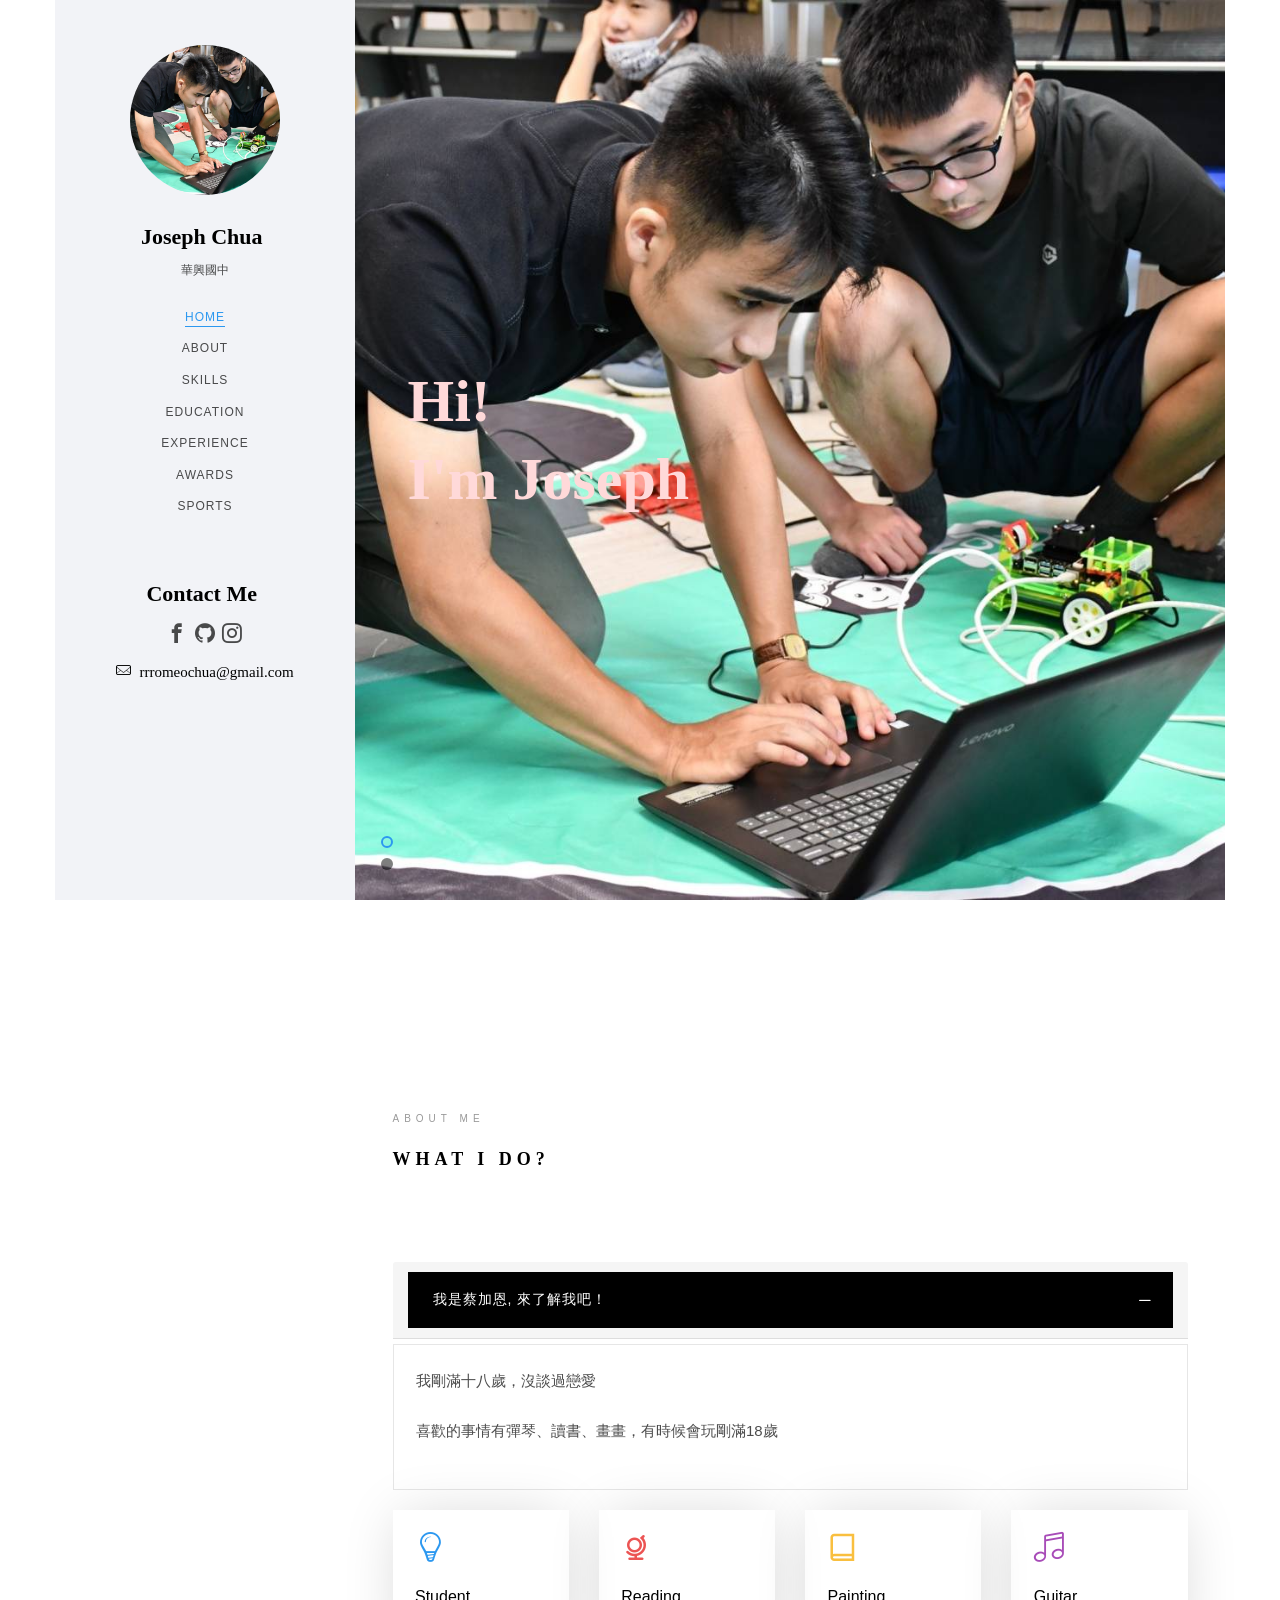
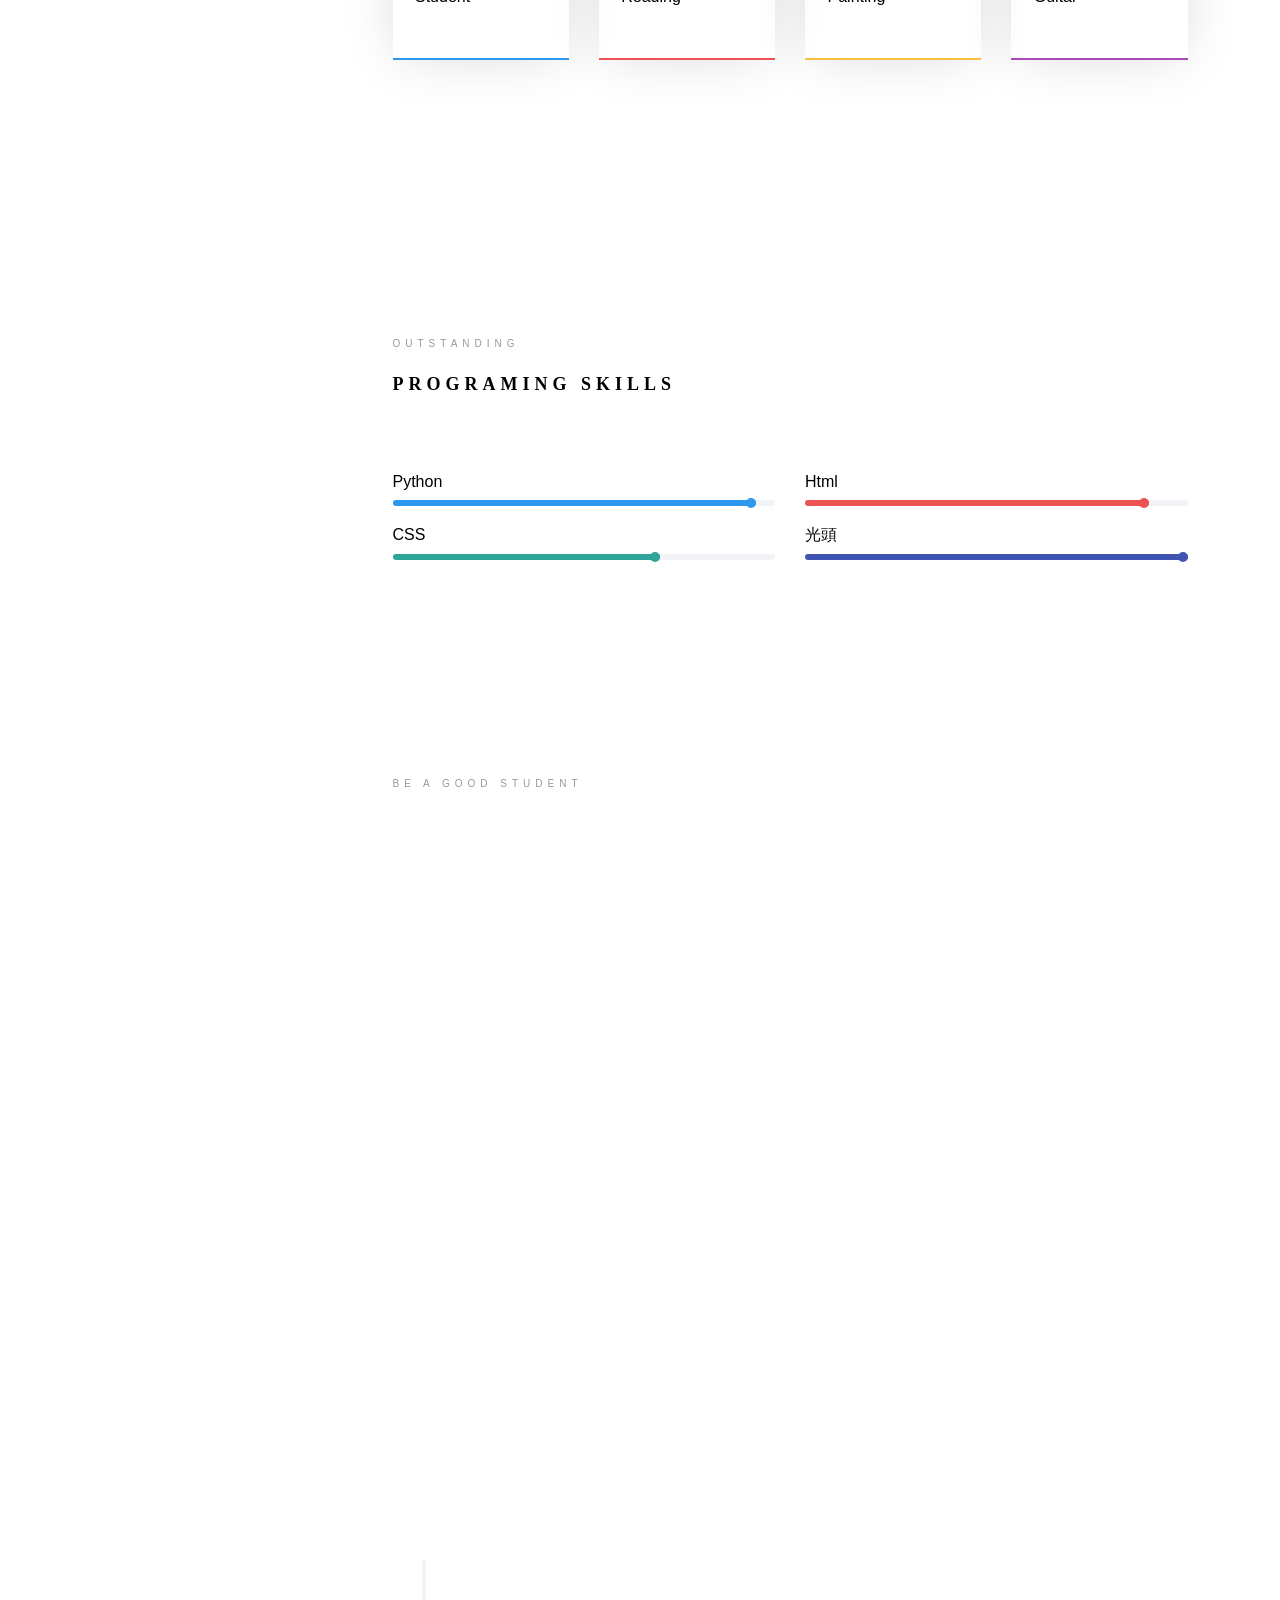
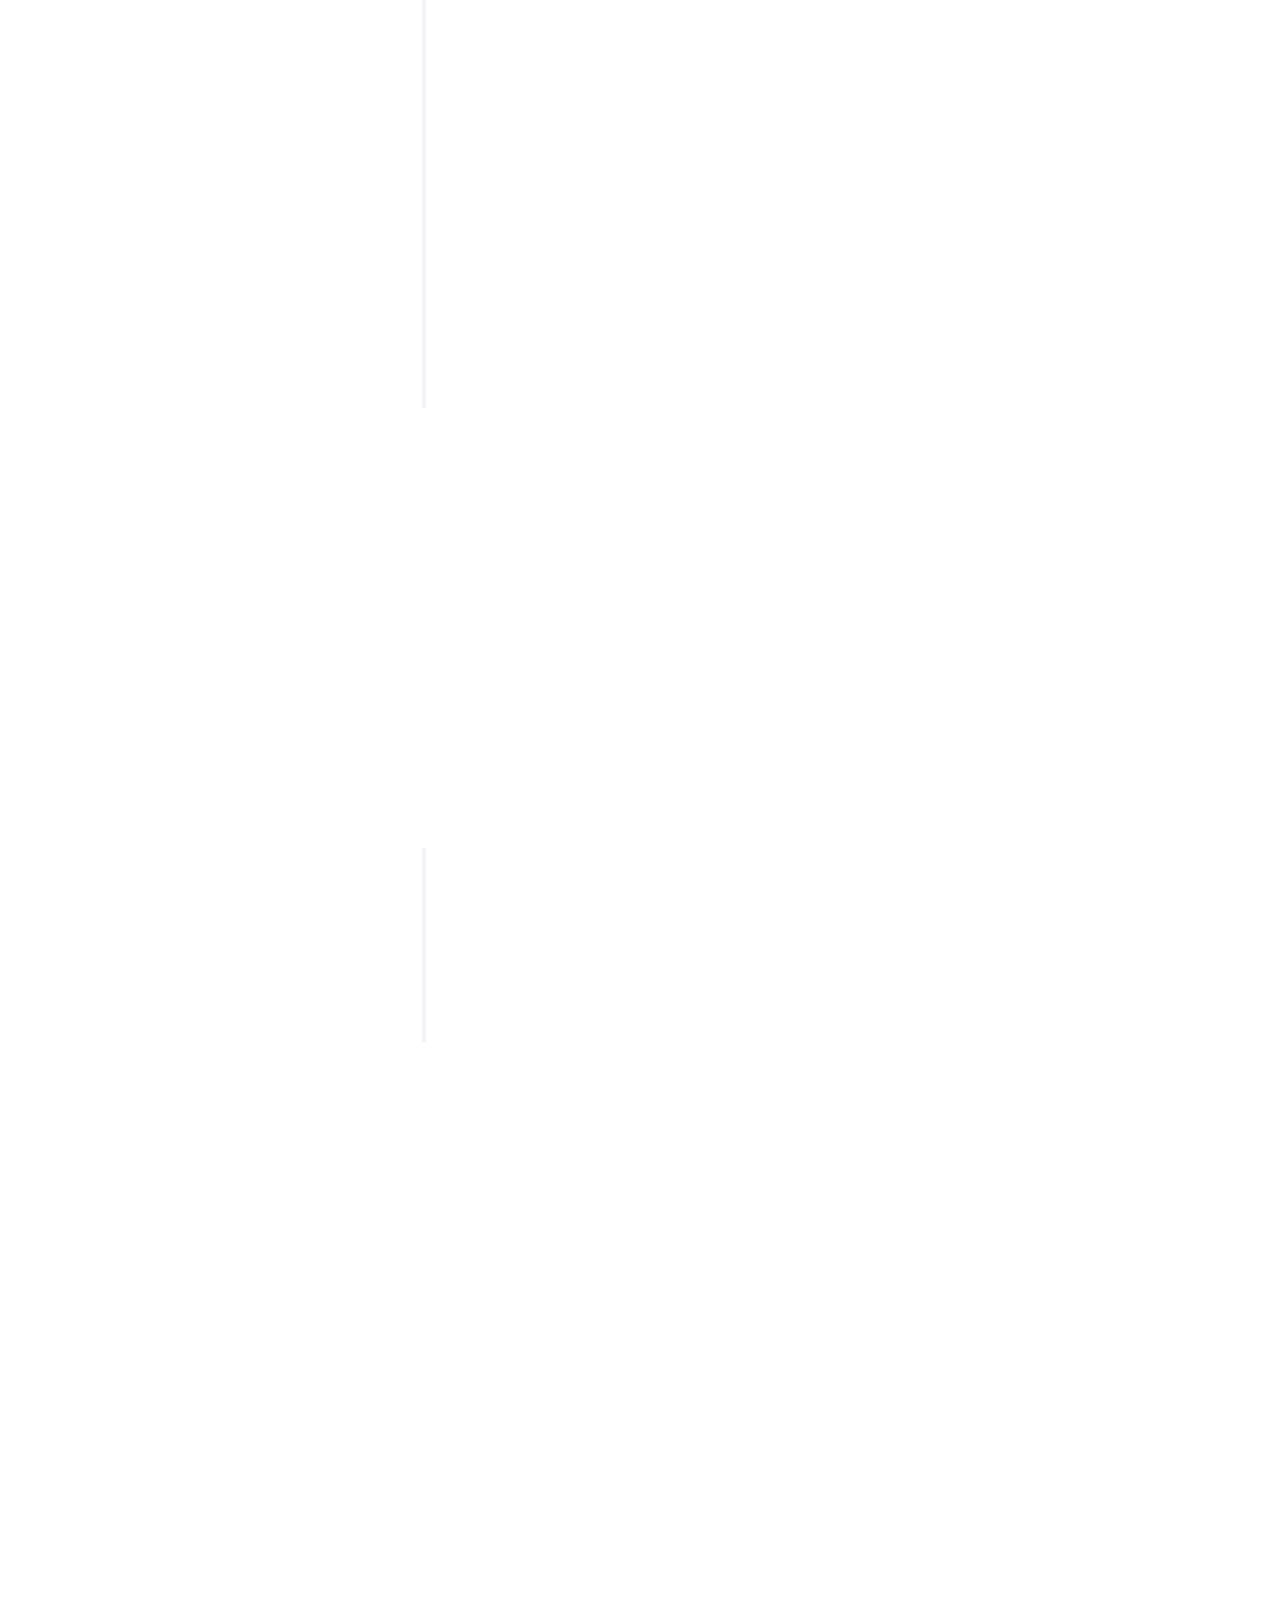
==== commit 9f8b899c: "Update index.html" ====
--- a/index.html
+++ b/index.html
@@ -31,7 +31,7 @@
 				<div class="text-center">
 					<div class="author-img" style="background-image: url(images/joe1.jpg);"></div> 	
 					<h1 id="colorlib-logo"><a href="index.html">Joseph Chua</a></h1>
-					<span class="position">延平國中</span>
+					<span class="position">華興國中</span>
 				</div>
 
 				<!-- 設定側邊選單 -->
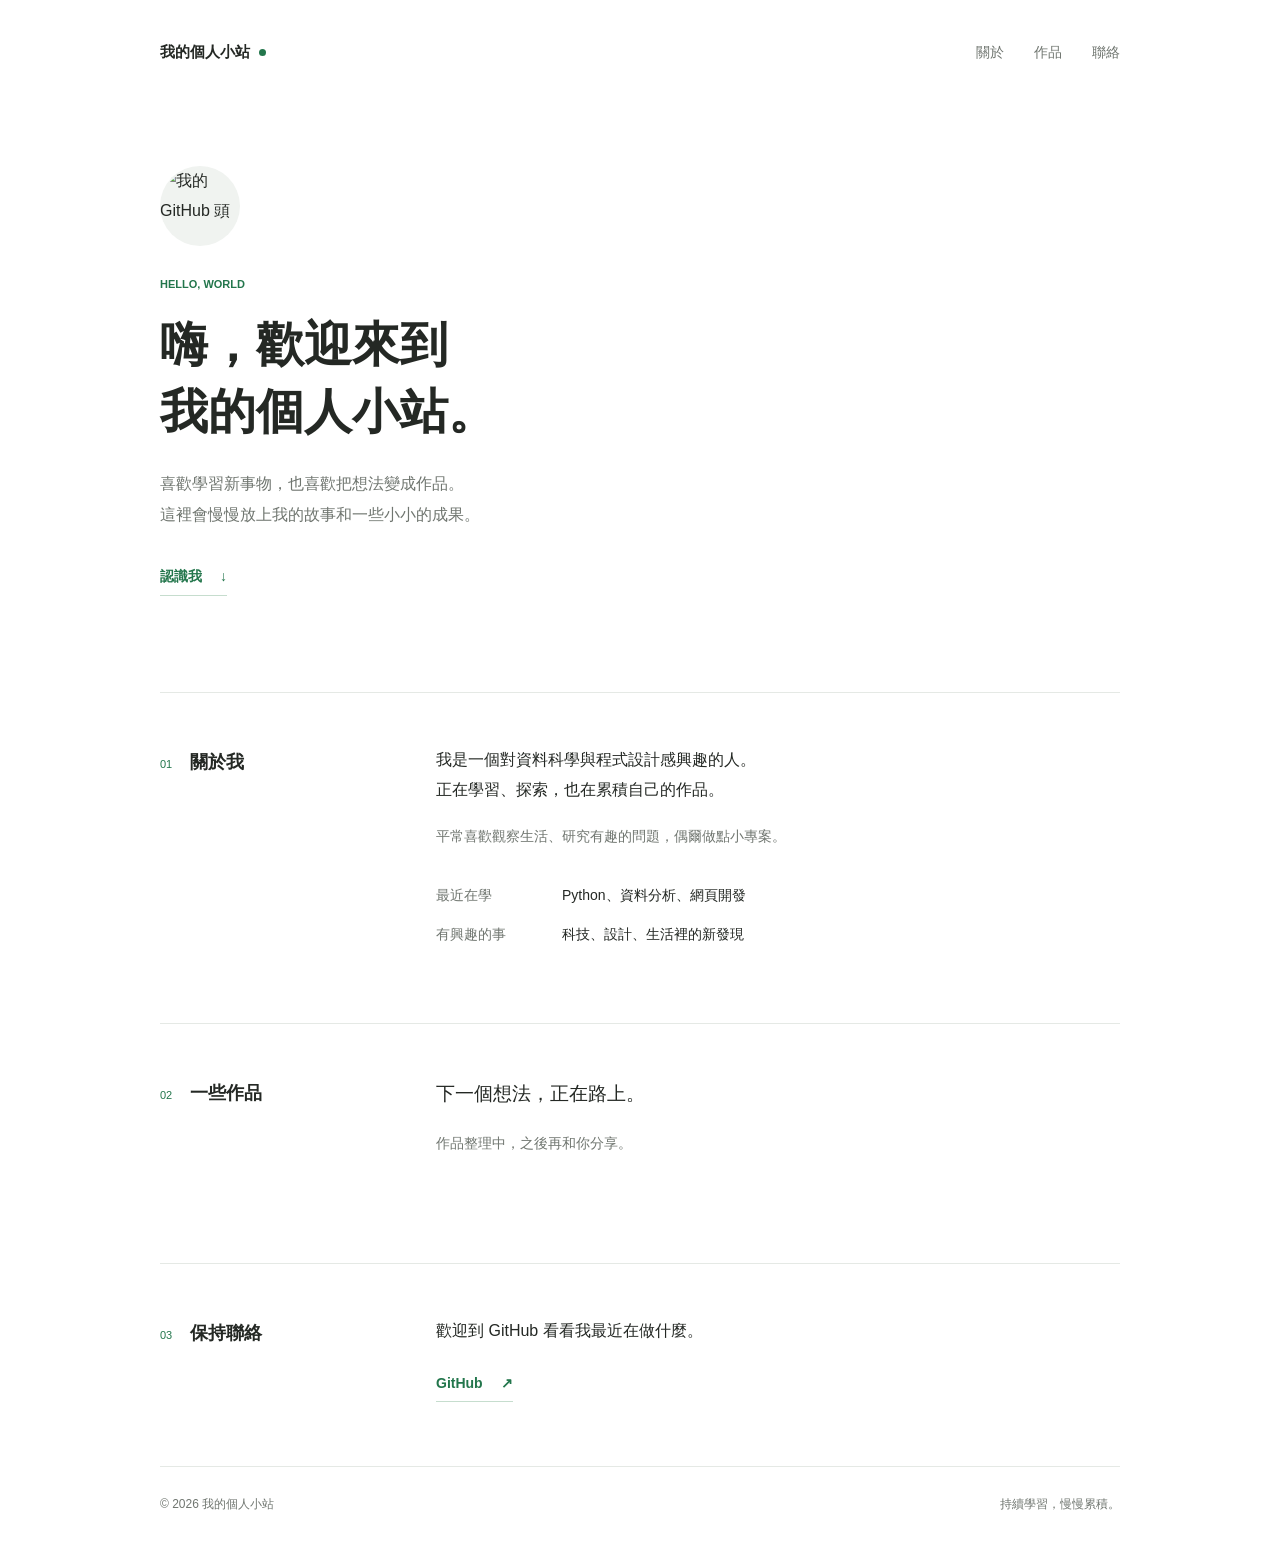
==== commit e7d73dc6: "Add minimal personal introduction page" ====
--- a/index.html
+++ b/index.html
@@ -1,453 +1,62 @@
-<!DOCTYPE HTML>
-<html>
-	<!-- 撰寫網頁標題，跟大家說一下這網頁是誰寫的 -->
-	<head>
-	<meta charset="utf-8">
-	<title>Joseph's Portfolio Page</title>
-	<meta name="viewport" content="width=device-width, initial-scale=1">
+<!DOCTYPE html>
+<html lang="zh-Hant">
+<head>
+  <meta charset="UTF-8">
+  <meta name="viewport" content="width=device-width, initial-scale=1">
+  <meta name="description" content="我的個人小站，記錄學習、生活與作品。">
+  <title>我的個人小站</title>
+  <link rel="stylesheet" href="style.css">
+</head>
+<body>
+  <header class="site-header">
+    <a class="wordmark" href="#home">我的個人小站<span class="dot" aria-hidden="true"></span></a>
+    <nav aria-label="主選單">
+      <a href="#about">關於</a>
+      <a href="#projects">作品</a>
+      <a href="#contact">聯絡</a>
+    </nav>
+  </header>
 
-	<!-- 導入css 檔案，因為有很多檔案，所以要寫很多行！ -->
-	<link rel="shortcut icon" href="favicon.ico">
-	<link rel="stylesheet" href="css/animate.css">
-	<link rel="stylesheet" href="css/icomoon.css">
-	<link rel="stylesheet" href="css/bootstrap.css">
-	<link rel="stylesheet" href="css/flexslider.css">
-	<link rel="stylesheet" href="fonts/flaticon/font/flaticon.css">
-	<link rel="stylesheet" href="css/owl.carousel.min.css">
-	<link rel="stylesheet" href="css/owl.theme.default.min.css">
-	<link rel="stylesheet" href="css/style.css">
-	<script src="js/modernizr-2.6.2.min.js"></script>
-	</head>
+  <main id="home">
+    <!-- Replace this introduction with your name and a short bio. -->
+    <section class="intro" aria-labelledby="intro-title">
+      <img class="avatar" src="https://github.com/datasciencefreshman2000.png?size=160" alt="我的 GitHub 頭像" width="80" height="80">
+      <p class="eyebrow">HELLO, WORLD</p>
+      <h1 id="intro-title">嗨，歡迎來到<br>我的個人小站。</h1>
+      <p class="intro-copy">喜歡學習新事物，也喜歡把想法變成作品。<br>這裡會慢慢放上我的故事和一些小小的成果。</p>
+      <a class="text-link" href="#about">認識我 <span aria-hidden="true">&darr;</span></a>
+    </section>
 
-	<body>
-	<div id="colorlib-page">
-		<div class="container-wrap">
+    <section id="about" class="section" aria-labelledby="about-title">
+      <div class="section-label"><span>01</span><h2 id="about-title">關於我</h2></div>
+      <div class="section-content">
+        <p>我是一個對資料科學與程式設計感興趣的人。<br>正在學習、探索，也在累積自己的作品。</p>
+        <p class="muted">平常喜歡觀察生活、研究有趣的問題，偶爾做點小專案。</p>
+        <dl class="details">
+          <div><dt>最近在學</dt><dd>Python、資料分析、網頁開發</dd></div>
+          <div><dt>有興趣的事</dt><dd>科技、設計、生活裡的新發現</dd></div>
+        </dl>
+      </div>
+    </section>
 
-			<!-- 設定側邊欄 -->
-			<a href="#" class="js-colorlib-nav-toggle colorlib-nav-toggle" data-toggle="collapse" data-target="#navbar" aria-expanded="false" aria-controls="navbar"><i></i></a>
-			<aside id="colorlib-aside" role="complementary" class="border js-fullheight">
+    <!-- Add project links and descriptions here when ready. -->
+    <section id="projects" class="section projects" aria-labelledby="projects-title">
+      <div class="section-label"><span>02</span><h2 id="projects-title">一些作品</h2></div>
+      <div class="section-content">
+        <p class="project-title">下一個想法，正在路上。</p>
+        <p class="muted">作品整理中，之後再和你分享。</p>
+      </div>
+    </section>
 
-				<!-- 設定個人資料 -->
-				<div class="text-center">
-					<div class="author-img" style="background-image: url(images/joe1.jpg);"></div> 	
-					<h1 id="colorlib-logo"><a href="index.html">Joseph Chua</a></h1>
-					<span class="position">華興國中</span>
-				</div>
+    <section id="contact" class="section" aria-labelledby="contact-title">
+      <div class="section-label"><span>03</span><h2 id="contact-title">保持聯絡</h2></div>
+      <div class="section-content">
+        <p>歡迎到 GitHub 看看我最近在做什麼。</p>
+        <a class="text-link" href="https://github.com/datasciencefreshman2000" target="_blank" rel="noopener noreferrer">GitHub <span aria-hidden="true">&nearr;</span></a>
+      </div>
+    </section>
+  </main>
 
-				<!-- 設定側邊選單 -->
-				<nav id="colorlib-main-menu" role="navigation" class="navbar">
-					<div id="navbar" class="collapse">
-						<ul>
-							<li class="active"><a href="#" data-nav-section="home">Home</a></li>
-							<li><a href="#" data-nav-section="about">About</a></li>
-							<li><a href="#" data-nav-section="skills">Skills</a></li>
-							<li><a href="#" data-nav-section="education">Education</a></li>
-							<li><a href="#" data-nav-section="experience">Experience</a></li>
-							<li><a href="#" data-nav-section="Awards">Awards</a></li>
-							<li><a href="#" data-nav-section="Sports">Sports</a></li>
-						</ul>
-					</div>
-
-					<!-- 換行 -->
-					<br></br>
-
-					<!-- 設定聯絡資訊 -->
-					<div class="text-center">
-						<h1 id="colorlib-logo"><a href="###">Contact Me</a></h1>
-						<ul class="active" >
-							<li style="font-size:20px;">
-								<a href="###"><i class="icon-facebook2"></i></a>
-								<a href="https://github.com/Allen-wa-ng"><i class="icon-github"></i></a>
-								<a href="###"><i class="icon-instagram"></i></a>
-							</li>
-						</ul>
-						<h2 class="position">
-							<i style="font-size:15px;" class="icon-mail6"> rrromeochua@gmail.com</i>
-						</h2>
-					</div>
-				</nav>
-			</aside>
-
-		<div id="colorlib-main">
-
-			<!-- 設定封面照片 -->
-			<section id="colorlib-hero" class="js-fullheight" data-section="home">
-				<div class="flexslider js-fullheight">
-					<ul class="slides">
-
-						<!-- 第一張封面照片 -->
-						<li style="background-image: url(images/joe1.jpg);">
-							<div class="overlay"></div>
-							<div class="container-fluid">
-								<div class="row">
-									<div class="col-md-6 col-md-offset-3 col-md-pull-3 col-sm-12 col-xs-12 js-fullheight slider-text">
-										<div class="slider-text-inner js-fullheight">
-											<div class="desc">
-												<h1 style="color: rgb(255, 217, 217);">Hi! <br >I'm Joseph</h1>
-											</div>
-										</div>
-									</div>
-								</div>
-							</div>
-						</li>
-
-						<!-- 第二張封面照片 -->
-						<li style="background-image: url(images/joe1.jpg);">
-							<div class="overlay"></div>
-							<div class="container-fluid">
-								<div class="row">
-									<div class="col-md-6 col-md-offset-3 col-md-pull-3 col-sm-12 col-xs-12 js-fullheight slider-text">
-										<div class="slider-text-inner">
-											<div class="desc">
-												<h1 style="color: white;">I am <br>a Student</h1>
-												<h2 style="color: white;">Who is studying in SooChow University</h2>
-											</div>
-										</div>
-									</div>
-								</div>
-							</div>
-						</li>
-
-				  	</ul>
-			  	</div>
-			</section>
-
-			<!-- 設定 What about Me 介紹 -->
-			<section class="colorlib-about" data-section="about">
-				<div class="colorlib-narrow-content">
-					<div class="row">
-						<div class="col-md-12">
-							<div class="row row-bottom-padded-sm animate-box" data-animate-effect="fadeInLeft">
-								<div class="col-md-12">
-									<span class="heading-meta">About Me</span>
-									<h2 class="colorlib-heading">What I Do?</h2>
-								</div>
-							</div>
-
-							<!-- 自我介紹 -->
-							<div class="panel panel-default">
-								<div class="panel-heading" role="tab" id="headingZero">
-									<h4 class="panel-title">
-										<a data-toggle="collapse" data-parent="#accordion" href="#collapseZero" aria-expanded="true" aria-controls="collapseZero">
-											我是蔡加恩, 來了解我吧！
-										</a>
-									</h4>
-								</div>
-								<div id="collapseZero" class="panel-collapse collapse in" role="tabpanel" aria-labelledby="headingZero">
-									 <div class="panel-body">
-										<div class="row">
-											  <div class="col-md-12">
-												  <p>我剛滿十八歲，沒談過戀愛</p>
-												  <p>喜歡的事情有彈琴、讀書、畫畫，有時候會玩剛滿18歲</p>
-											  </div>
-										  </div>
-									 </div>
-								</div>
-							</div>
-
-							<!-- 興趣、喜好、專業 -->
-							<div class="row">
-								<div class="col-md-3 animate-box" data-animate-effect="fadeInLeft">
-									<div class="services color-1">
-										<span class="icon2"><i class="icon-bulb"></i></span>
-										<h3>Student</h3>
-									</div>
-								</div>
-								<div class="col-md-3 animate-box" data-animate-effect="fadeInRight">
-									<div class="services color-2">
-										<span class="icon2"><i class="icon-globe-outline"></i></span>
-										<h3>Reading</h3>
-									</div>
-								</div>
-								<div class="col-md-3 animate-box" data-animate-effect="fadeInTop">
-									<div class="services color-3">
-										<span class="icon2"><i class="icon-book2"></i></span>
-										<h3>Painting</h3>
-									</div>
-								</div>
-								<div class="col-md-3 animate-box" data-animate-effect="fadeInBottom">
-									<div class="services color-4">
-										<span class="icon2"><i class="icon-music2"></i></span>
-										<h3>Guitar</h3>
-									</div>
-								</div>
-							</div>
-						</div>
-					</div>
-				</div>
-			</section>
-
-			<!-- 設定擅長的程式語言 -->
-			<section class="colorlib-skills" data-section="skills">
-				<div class="colorlib-narrow-content">
-					<div class="row">
-						<div class="col-md-6 col-md-offset-3 col-md-pull-3 animate-box" data-animate-effect="fadeInLeft">
-							<span class="heading-meta">outstanding</span>
-							<h2 class="colorlib-heading animate-box">Programing Skills</h2>
-						</div>
-					</div>
-					<div class="row">
-
-						<!-- 小提示：這邊開始撰寫你會什麼程式語言！ -->
-						<div class="col-md-6 animate-box" data-animate-effect="fadeInLeft">
-							<div class="progress-wrap">
-								<h3>Python</h3>
-								<div class="progress">
-								 	<div class="progress-bar color-1" role="progressbar" aria-valuenow="95"
-								  	aria-valuemin="0" aria-valuemax="100" style="width:95%">
-								  	</div>
-								</div>
-							</div>
-						</div>
-						<div class="col-md-6 animate-box" data-animate-effect="fadeInRight">
-							<div class="progress-wrap">
-								<h3>Html</h3>
-								<div class="progress">
-								 	<div class="progress-bar color-2" role="progressbar" aria-valuenow="60"
-								  	aria-valuemin="0" aria-valuemax="100" style="width:90%">
-								  	</div>
-								</div>
-							</div>
-						</div>
-						<div class="col-md-6 animate-box" data-animate-effect="fadeInLeft">
-							<div class="progress-wrap">
-								<h3>CSS</h3>
-								<div class="progress">
-								 	<div class="progress-bar color-5" role="progressbar" aria-valuenow="70"
-								  	aria-valuemin="0" aria-valuemax="100" style="width:70%">
-								  	</div>
-								</div>
-							</div>
-						</div>
-
-						<div class="col-md-6 animate-box" data-animate-effect="fadeInLeft">
-							<div class="progress-wrap">
-								<h3>光頭</h3>
-								<div class="progress">
-								 	<div class="progress-bar color-6" role="progressbar" aria-valuenow="70"
-								  	aria-valuemin="0" aria-valuemax="100" style="width:100%">
-								  	</div>
-								</div>
-							</div>
-						</div>
-					</div>
-				</div>
-			</section>
-
-			<!-- 設定學歷  -->
-			<section class="colorlib-education" data-section="education">
-				<div class="colorlib-narrow-content">
-					<div class="row">
-						<div class="col-md-6 col-md-offset-3 col-md-pull-3 animate-box" data-animate-effect="fadeInLeft">
-							<span class="heading-meta">be a good student</span>
-							<h2 class="colorlib-heading animate-box">Education</h2>
-						</div>
-					</div>
-					<div class="row">
-						<div class="col-md-12 animate-box" data-animate-effect="fadeInLeft">
-							<div class="fancy-collapse-panel">
-								<div class="panel-group" id="accordion" role="tablist" aria-multiselectable="true">
-									<div class="panel panel-default">
-									    <div class="panel-heading" role="tab" id="headingOne">
-									        <h4 class="panel-title">
-									            <a data-toggle="collapse" data-parent="#accordion" href="#collapseOne" aria-expanded="true" aria-controls="collapseOne">
-													清華光頭小學
-												</a>
-									        </h4>
-									    </div>
-									    <div id="collapseOne" class="panel-collapse collapse in" role="tabpanel" aria-labelledby="headingOne">
-									         <div class="panel-body">
-									            <div class="row">
-										      		<div class="col-md-12">
-										      			<p>讀得很開心 </p>
-										      			<p>就讀光頭私立國民小學，3年8班，</p>
-										      		</div>
-										      	</div>
-									         </div>
-									    </div>
-									</div>
-									<div class="panel panel-default">
-									    <div class="panel-heading" role="tab" id="headingTwo">
-									        <h4 class="panel-title">
-									            <a class="collapsed" data-toggle="collapse" data-parent="#accordion" href="#collapseTwo" aria-expanded="false" aria-controls="collapseTwo">
-													光頭私立國民國中
-									            </a>
-									        </h4>
-									    </div>
-									    <div id="collapseTwo" class="panel-collapse collapse" role="tabpanel" aria-labelledby="headingTwo">
-									        <div class="panel-body">
-									            <p>目前國中8年級，每天都在剪頭髮</p>
-									        </div>
-									    </div>
-									</div>
-								</div>
-							</div>
-						</div>
-					</div>
-				</div>
-			</section>
-
-			<!-- 設定學習歷程時間線 -->
-			<section class="colorlib-experience" data-section="experience">
-				<div class="colorlib-narrow-content">
-					<div class="row">
-						<div class="col-md-6 col-md-offset-3 col-md-pull-3 animate-box" data-animate-effect="fadeInLeft">
-							<span class="heading-meta">Timeline</span>
-							<h2 class="colorlib-heading animate-box">Experience</h2>
-						</div>
-					</div>
-					<div class="row">
-						<div class="col-md-12">
-				         <div class="timeline-centered">
-					         <article class="timeline-entry animate-box" data-animate-effect="fadeInLeft">
-					            <div class="timeline-entry-inner">
-					               <div class="timeline-icon color-1">
-					                  <i class="icon-pen2"></i>
-					               </div>
-					               <div class="timeline-label">
-					                  <h2><a href="PictureGallery/index.html">三個人未來教育主題一</a> <span>2023/7~8</span></h2>
-					                  <p>學習Python基礎觀念以及一些實用性之系統</p>
-					               </div>
-					            </div>
-					         </article>
-							 <article class="timeline-entry animate-box" data-animate-effect="fadeInRight">
-					            <div class="timeline-entry-inner">
-					               <div class="timeline-icon color-2">
-					                  <i class="icon-pen2"></i>
-					               </div>
-					               <div class="timeline-label">
-					               	<h2><a href="PictureGallery/index.html">三個人未來教育主題二</a> <span>2023/9~12</span></h2>
-					                  <p>學習撰寫網頁, 使用Html5, CSS, Javascript</p>
-					               </div>
-					            </div>
-					         </article>
-					         <article class="timeline-entry animate-box" data-animate-effect="fadeInLeft">
-					            <div class="timeline-entry-inner">
-					               <div class="timeline-icon color-3">
-					                  <i class="icon-pen2"></i>
-					               </div>
-					               <div class="timeline-label">
-					               	<h2><a href="PictureGallery/index.html">三個人未來教育主題二</a> <span>2023-now</span></h2>
-					                  <p>學習撰寫網頁, 使用Html5, CSS, Javascript</p>
-					               </div>
-					            </div>
-					         </article>
-							 <article class="timeline-entry begin animate-box" data-animate-effect="fadeInBottom">
-					            <div class="timeline-entry-inner">
-					               <div class="timeline-icon color-none">
-					               </div>
-					            </div>
-					         </article>
-					      </div>
-					   </div>
-				   </div>
-				</div>
-			</section>
-
-			<!-- 設定證照, 獎項 -->
-			<section class="colorlib-experience" data-section="Awards">
-				<div class="colorlib-narrow-content">
-					<div class="row">
-						<div class="col-md-6 col-md-offset-3 col-md-pull-3 animate-box" data-animate-effect="fadeInLeft">
-							<span class="heading-meta">Feat</span>
-							<h2 class="colorlib-heading animate-box">Awards<span>可以點擊下方文字</span></h2>
-						</div>
-					</div>
-					<div class="row">
-						<div class="col-md-12">
-				         <div class="timeline-centered">
-					         <article class="timeline-entry animate-box" data-animate-effect="fadeInLeft">
-					            <div class="timeline-entry-inner">
-					               <div class="timeline-icon color-3">
-					                  <i class="icon-pen2"></i>
-					               </div>
-					               <div class="timeline-label">
-					                  <h2><a href="PictureGallery/index.html">模範生 - 國小五年級</a></h2>
-					               </div>
-					            </div>
-					         </article>
-							 <article class="timeline-entry animate-box" data-animate-effect="fadeInLeft">
-					            <div class="timeline-entry-inner">
-					               <div class="timeline-icon color-2">
-					                  <i class="icon-pen2"></i>
-					               </div>
-					               <div class="timeline-label">
-					                  <h2><a href="PictureGallery/index.html">罰寫股長 - 國中一年級</a></h2>
-					               </div>
-					            </div>
-					         </article>
-							 <article class="timeline-entry begin animate-box" data-animate-effect="fadeInBottom">
-					            <div class="timeline-entry-inner">
-					               <div class="timeline-icon color-none">
-					               </div>
-					            </div>
-					         </article>
-					      </div>
-					   </div>
-				   </div>
-				</div>
-			</section>
-
-			<!-- 設定運動項目 -->
-			<section class="colorlib-work" data-section="Sports">
-				<div class="colorlib-narrow-content">
-					<div class="row">
-						<div class="col-md-6 col-md-offset-3 col-md-pull-3 animate-box" data-animate-effect="fadeInLeft">
-							<span class="heading-meta">Exercises</span>
-							<h2 class="colorlib-heading animate-box">Loving Sports</h2>
-						</div>
-					</div>
-					<div class="row">
-						<div class="col-md-6 animate-box" data-animate-effect="fadeInLeft">
-							<div class="project" style="background-image: url(images/kobe.png);">
-								<div class="desc">
-									<div class="con">
-										<h3>Basketball</h3>
-									</div>
-								</div>
-							</div>
-						</div>
-						<div class="col-md-6 animate-box" data-animate-effect="fadeInRight">
-							<div class="project" style="background-image: url(images/swimming.png);">
-								<div class="desc">
-									<div class="con">
-										<h3>Swimming</h3>
-									</div>
-								</div>
-							</div>
-						</div>
-						<div class="col-md-6 animate-box" data-animate-effect="fadeInRight">
-							<div class="project" style="background-image: url(images/soccer.png);">
-								<div class="desc">
-									<div class="con">
-										<h3>Soccer</h3>
-									</div>
-								</div>
-							</div>
-						</div>
-					</div>
-				</div>
-			</section>
-		</div>
-	</div>
-
-	<!-- 導入動態網站設定檔案 -->
-	<!-- jQuery -->
-	<script src="js/jquery.min.js"></script>
-	<!-- jQuery Easing -->
-	<script src="js/jquery.easing.1.3.js"></script>
-	<!-- Bootstrap -->
-	<script src="js/bootstrap.min.js"></script>
-	<!-- Waypoints -->
-	<script src="js/jquery.waypoints.min.js"></script>
-	<!-- Flexslider -->
-	<script src="js/jquery.flexslider-min.js"></script>
-	<!-- Owl carousel -->
-	<script src="js/owl.carousel.min.js"></script>
-	<!-- Counters -->
-	<script src="js/jquery.countTo.js"></script>
-	<!-- MAIN JS -->
-	<script src="js/main.js"></script>
-	</body>
+  <footer><span>&copy; 2026 我的個人小站</span><span>持續學習，慢慢累積。</span></footer>
+</body>
 </html>
-
--- a/style.css
+++ b/style.css
@@ -0,0 +1,63 @@
+:root {
+  color-scheme: light;
+  --ink: #242824;
+  --muted: #707670;
+  --green: #23764c;
+  --line: #e5e9e5;
+}
+
+* { box-sizing: border-box; }
+html { scroll-behavior: smooth; scroll-padding-top: 28px; }
+body {
+  margin: 0;
+  background: #fff;
+  color: var(--ink);
+  font-family: -apple-system, BlinkMacSystemFont, "Segoe UI", "Noto Sans TC", "Microsoft JhengHei", sans-serif;
+  font-size: 16px;
+  line-height: 1.9;
+  letter-spacing: 0;
+}
+a { color: inherit; text-decoration: none; }
+a:hover { color: var(--green); }
+a:focus-visible { outline: 2px solid var(--green); outline-offset: 6px; }
+.site-header, main, footer { width: min(100% - 80px, 960px); margin-inline: auto; }
+.site-header { display: flex; align-items: center; justify-content: space-between; gap: 24px; min-height: 104px; }
+.wordmark { display: inline-flex; align-items: center; gap: 9px; font-weight: 650; font-size: 15px; }
+.dot { width: 7px; height: 7px; border-radius: 50%; background: var(--green); }
+nav { display: flex; gap: 30px; font-size: 14px; color: var(--muted); }
+.intro { padding: 62px 0 96px; }
+.avatar { display: block; border-radius: 50%; object-fit: cover; background: #f0f3f0; margin-bottom: 28px; }
+.eyebrow { font-size: 11px; color: var(--green); font-weight: 650; margin: 0 0 16px; }
+h1 { font-size: 48px; line-height: 1.4; font-weight: 650; margin: 0 0 24px; }
+.intro-copy { color: var(--muted); margin: 0 0 28px; }
+.text-link { display: inline-flex; align-items: center; gap: 18px; color: var(--green); font-size: 14px; font-weight: 600; padding-block: 5px; border-bottom: 1px solid #c6ddce; }
+.text-link:hover { border-color: var(--green); }
+.section { display: grid; grid-template-columns: 240px minmax(0, 1fr); gap: 36px; border-top: 1px solid var(--line); padding: 52px 0 64px; }
+.section-label { display: flex; align-items: baseline; gap: 18px; }
+.section-label > span { font-size: 11px; color: var(--green); }
+h2 { font-size: 18px; font-weight: 600; margin: 0; }
+.section-content p { margin: 0 0 18px; }
+.muted { color: var(--muted); font-size: 14px; }
+.details { margin: 32px 0 0; font-size: 14px; }
+.details div { display: grid; grid-template-columns: 110px minmax(0, 1fr); gap: 16px; margin-bottom: 12px; }
+dt { color: var(--muted); }
+dd { margin: 0; }
+.projects { min-height: 240px; }
+.project-title { font-size: 19px; }
+footer { border-top: 1px solid var(--line); padding-block: 26px; display: flex; justify-content: space-between; gap: 16px; color: var(--muted); font-size: 12px; }
+
+@media (max-width: 640px) {
+  .site-header, main, footer { width: calc(100% - 40px); }
+  .site-header { min-height: 84px; gap: 16px; flex-wrap: wrap; padding-block: 16px; }
+  nav { gap: 20px; font-size: 13px; }
+  .intro { padding: 44px 0 68px; }
+  h1 { font-size: 34px; }
+  .intro-copy { font-size: 14px; }
+  .section { grid-template-columns: 1fr; gap: 24px; padding: 36px 0 48px; }
+  .details div { grid-template-columns: 90px minmax(0, 1fr); gap: 12px; }
+  footer { flex-wrap: wrap; }
+}
+
+@media (prefers-reduced-motion: reduce) {
+  html { scroll-behavior: auto; }
+}
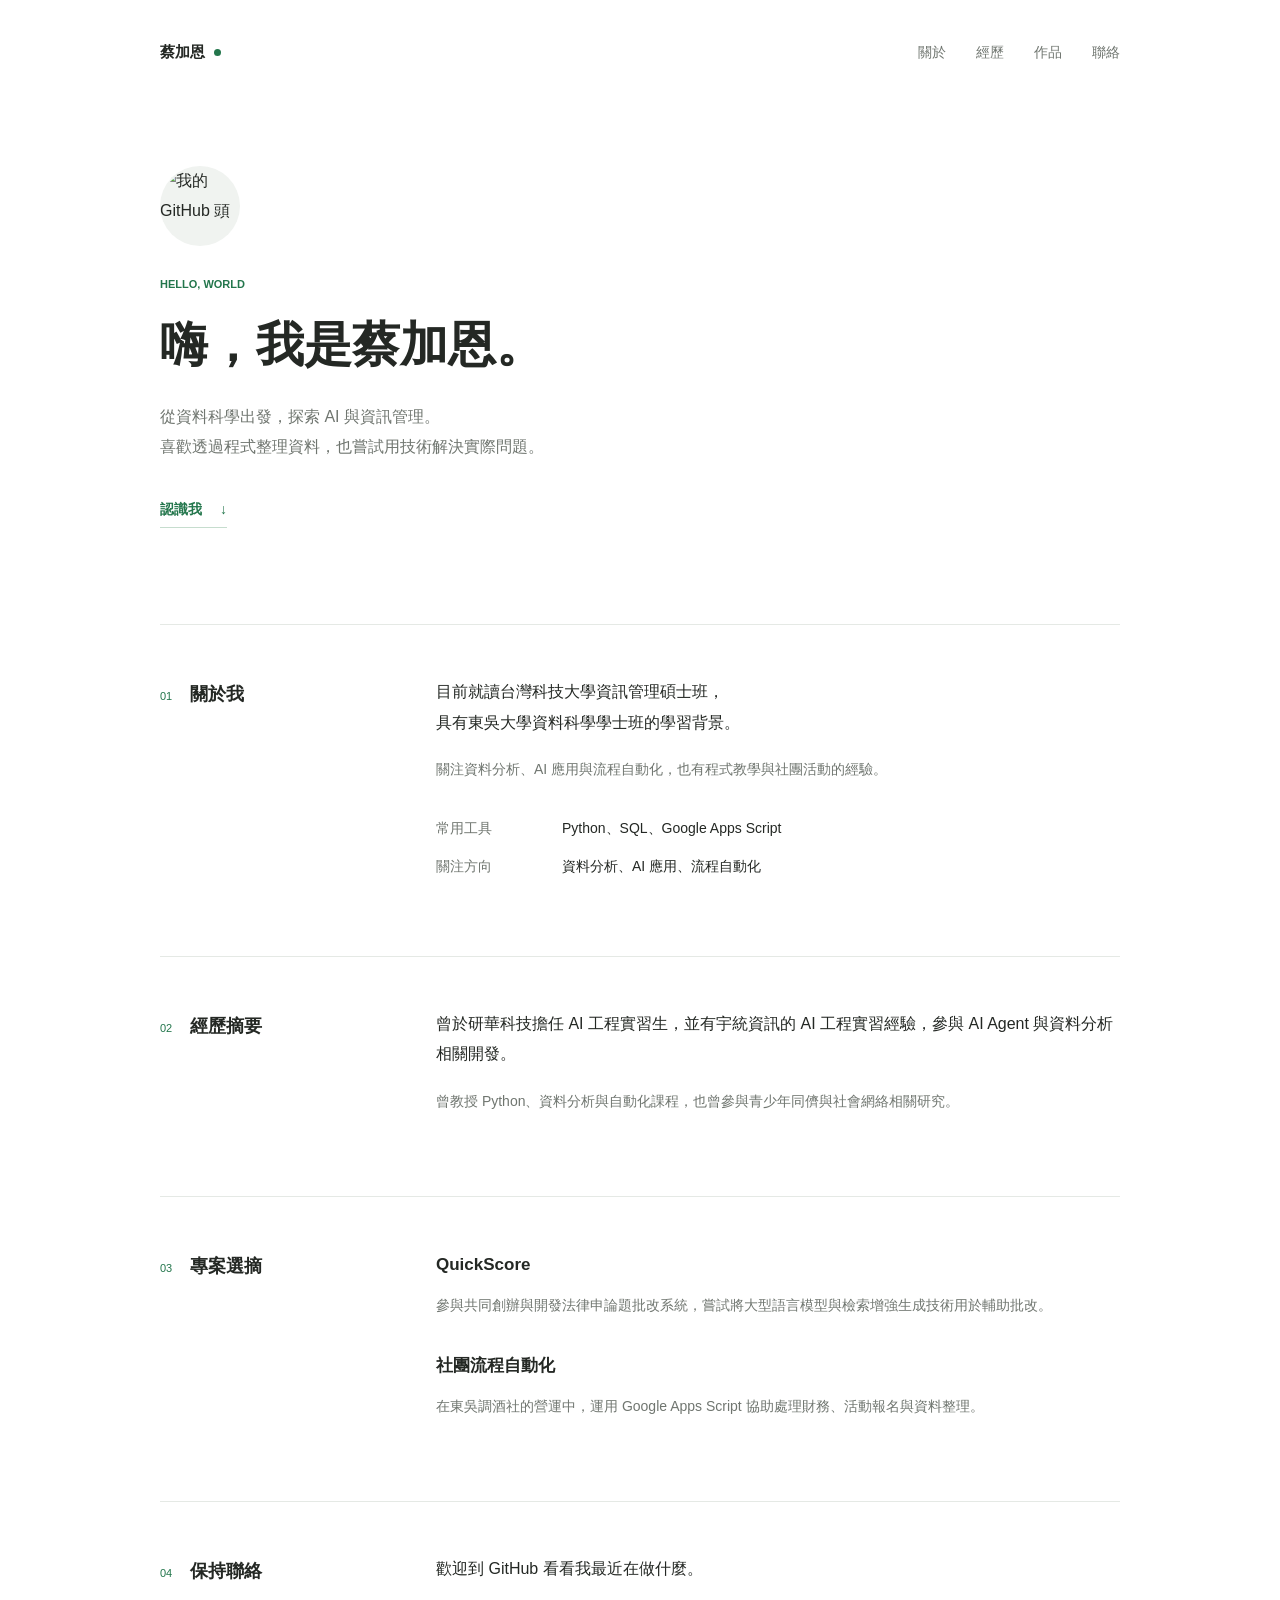
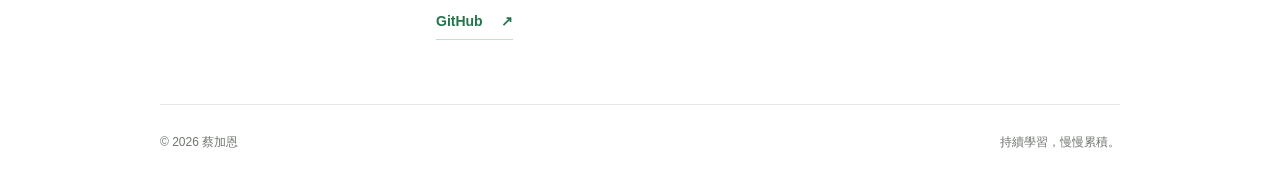
==== commit 2ac4b04b: "Update profile with concise resume highlights" ====
--- a/index.html
+++ b/index.html
@@ -3,53 +3,67 @@
 <head>
   <meta charset="UTF-8">
   <meta name="viewport" content="width=device-width, initial-scale=1">
-  <meta name="description" content="我的個人小站，記錄學習、生活與作品。">
-  <title>我的個人小站</title>
+  <meta name="description" content="蔡加恩的個人網站。資料科學背景，目前就讀台灣科技大學資訊管理碩士班，關注資料分析、AI 應用與流程自動化。">
+  <title>蔡加恩 | 個人網站</title>
   <link rel="stylesheet" href="style.css">
 </head>
 <body>
   <header class="site-header">
-    <a class="wordmark" href="#home">我的個人小站<span class="dot" aria-hidden="true"></span></a>
+    <a class="wordmark" href="#home">蔡加恩<span class="dot" aria-hidden="true"></span></a>
     <nav aria-label="主選單">
       <a href="#about">關於</a>
+      <a href="#experience">經歷</a>
       <a href="#projects">作品</a>
       <a href="#contact">聯絡</a>
     </nav>
   </header>
 
   <main id="home">
-    <!-- Replace this introduction with your name and a short bio. -->
     <section class="intro" aria-labelledby="intro-title">
       <img class="avatar" src="https://github.com/datasciencefreshman2000.png?size=160" alt="我的 GitHub 頭像" width="80" height="80">
       <p class="eyebrow">HELLO, WORLD</p>
-      <h1 id="intro-title">嗨，歡迎來到<br>我的個人小站。</h1>
-      <p class="intro-copy">喜歡學習新事物，也喜歡把想法變成作品。<br>這裡會慢慢放上我的故事和一些小小的成果。</p>
+      <h1 id="intro-title">嗨，我是蔡加恩。</h1>
+      <p class="intro-copy">從資料科學出發，探索 AI 與資訊管理。<br>喜歡透過程式整理資料，也嘗試用技術解決實際問題。</p>
       <a class="text-link" href="#about">認識我 <span aria-hidden="true">&darr;</span></a>
     </section>
 
     <section id="about" class="section" aria-labelledby="about-title">
       <div class="section-label"><span>01</span><h2 id="about-title">關於我</h2></div>
       <div class="section-content">
-        <p>我是一個對資料科學與程式設計感興趣的人。<br>正在學習、探索，也在累積自己的作品。</p>
-        <p class="muted">平常喜歡觀察生活、研究有趣的問題，偶爾做點小專案。</p>
+        <p>目前就讀台灣科技大學資訊管理碩士班，<br>具有東吳大學資料科學學士班的學習背景。</p>
+        <p class="muted">關注資料分析、AI 應用與流程自動化，也有程式教學與社團活動的經驗。</p>
         <dl class="details">
-          <div><dt>最近在學</dt><dd>Python、資料分析、網頁開發</dd></div>
-          <div><dt>有興趣的事</dt><dd>科技、設計、生活裡的新發現</dd></div>
+          <div><dt>常用工具</dt><dd>Python、SQL、Google Apps Script</dd></div>
+          <div><dt>關注方向</dt><dd>資料分析、AI 應用、流程自動化</dd></div>
         </dl>
+      </div>
+    </section>
+
+    <section id="experience" class="section" aria-labelledby="experience-title">
+      <div class="section-label"><span>02</span><h2 id="experience-title">經歷摘要</h2></div>
+      <div class="section-content">
+        <p>曾於研華科技擔任 AI 工程實習生，並有宇統資訊的 AI 工程實習經驗，參與 AI Agent 與資料分析相關開發。</p>
+        <p class="muted">曾教授 Python、資料分析與自動化課程，也曾參與青少年同儕與社會網絡相關研究。</p>
       </div>
     </section>
 
     <!-- Add project links and descriptions here when ready. -->
     <section id="projects" class="section projects" aria-labelledby="projects-title">
-      <div class="section-label"><span>02</span><h2 id="projects-title">一些作品</h2></div>
+      <div class="section-label"><span>03</span><h2 id="projects-title">專案選摘</h2></div>
       <div class="section-content">
-        <p class="project-title">下一個想法，正在路上。</p>
-        <p class="muted">作品整理中，之後再和你分享。</p>
+        <div class="project-summary">
+          <h3 class="project-title">QuickScore</h3>
+          <p class="muted">參與共同創辦與開發法律申論題批改系統，嘗試將大型語言模型與檢索增強生成技術用於輔助批改。</p>
+        </div>
+        <div class="project-summary">
+          <h3 class="project-title">社團流程自動化</h3>
+          <p class="muted">在東吳調酒社的營運中，運用 Google Apps Script 協助處理財務、活動報名與資料整理。</p>
+        </div>
       </div>
     </section>
 
     <section id="contact" class="section" aria-labelledby="contact-title">
-      <div class="section-label"><span>03</span><h2 id="contact-title">保持聯絡</h2></div>
+      <div class="section-label"><span>04</span><h2 id="contact-title">保持聯絡</h2></div>
       <div class="section-content">
         <p>歡迎到 GitHub 看看我最近在做什麼。</p>
         <a class="text-link" href="https://github.com/datasciencefreshman2000" target="_blank" rel="noopener noreferrer">GitHub <span aria-hidden="true">&nearr;</span></a>
@@ -57,6 +71,6 @@
     </section>
   </main>
 
-  <footer><span>&copy; 2026 我的個人小站</span><span>持續學習，慢慢累積。</span></footer>
+  <footer><span>&copy; 2026 蔡加恩</span><span>持續學習，慢慢累積。</span></footer>
 </body>
 </html>
--- a/style.css
+++ b/style.css
@@ -43,7 +43,8 @@
 dt { color: var(--muted); }
 dd { margin: 0; }
 .projects { min-height: 240px; }
-.project-title { font-size: 19px; }
+.project-title { font-size: 17px; font-weight: 600; margin: 0 0 10px; }
+.project-summary + .project-summary { margin-top: 32px; }
 footer { border-top: 1px solid var(--line); padding-block: 26px; display: flex; justify-content: space-between; gap: 16px; color: var(--muted); font-size: 12px; }
 
 @media (max-width: 640px) {
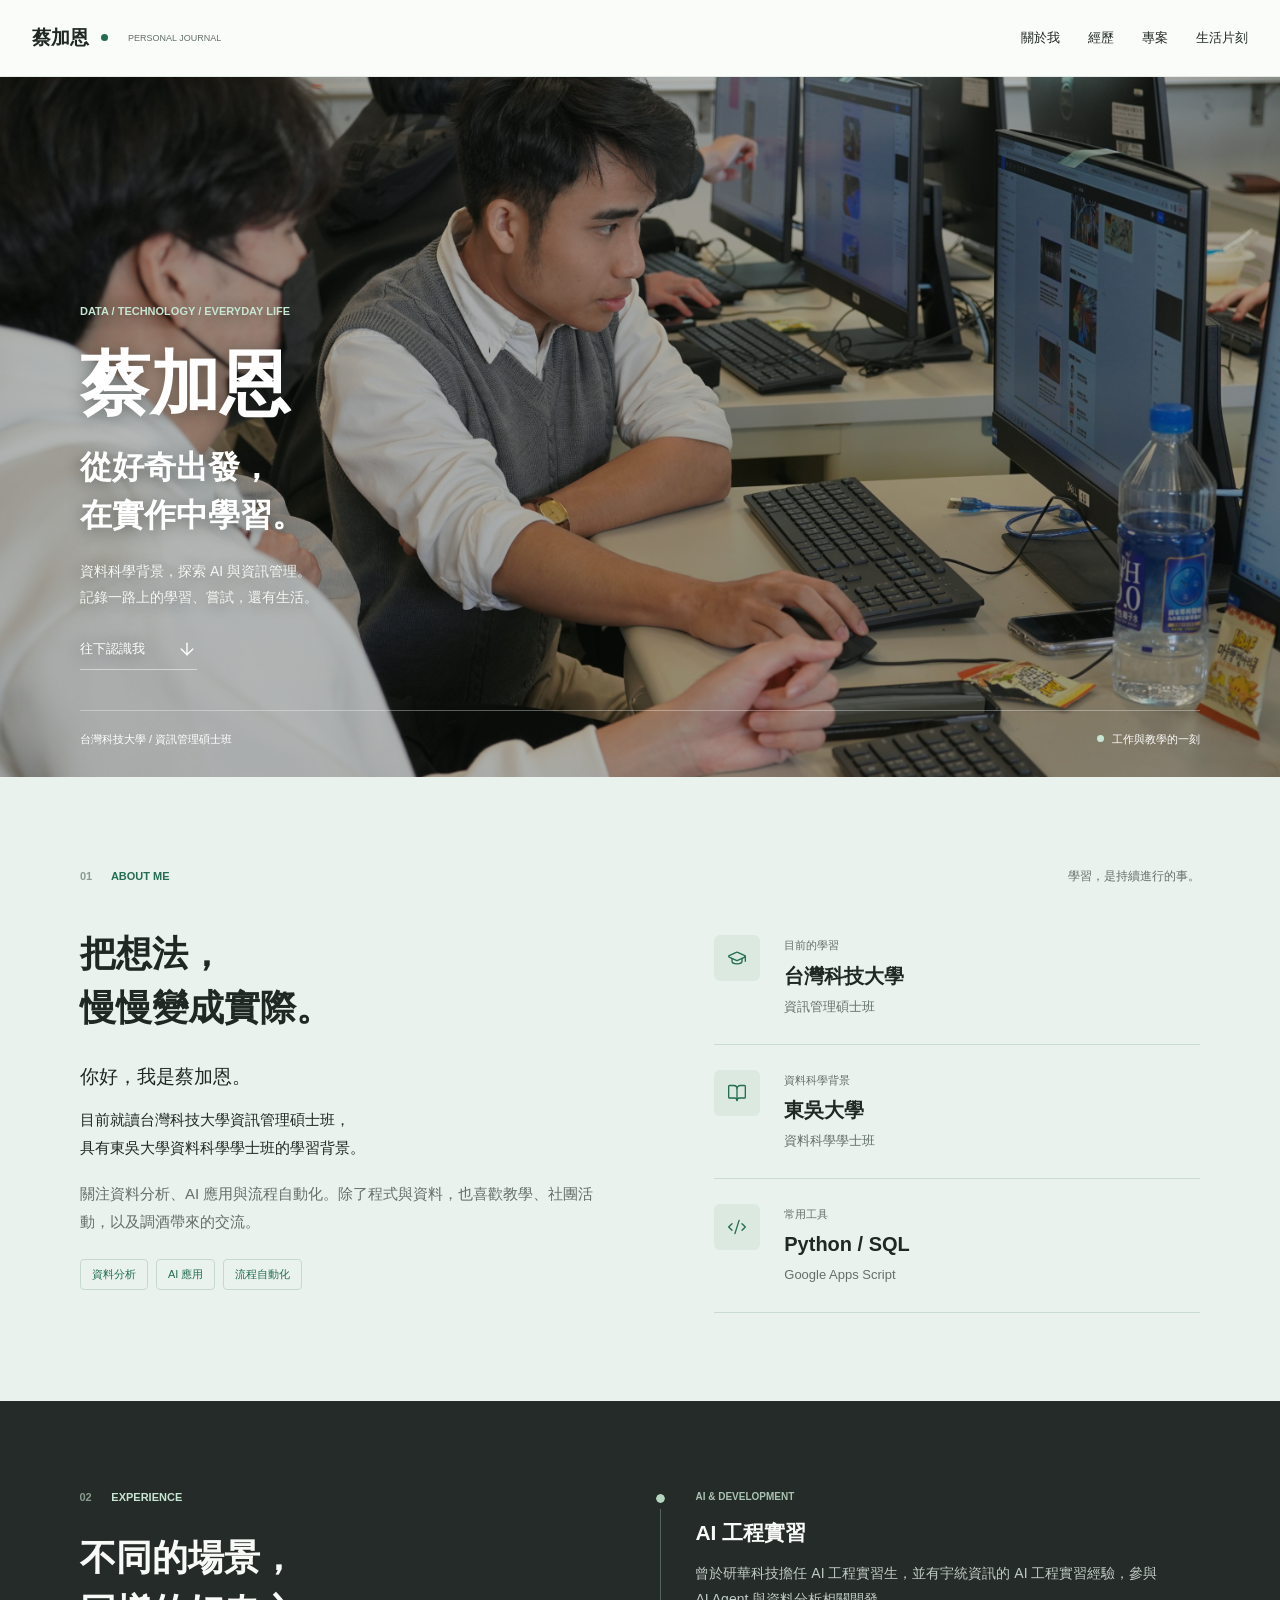
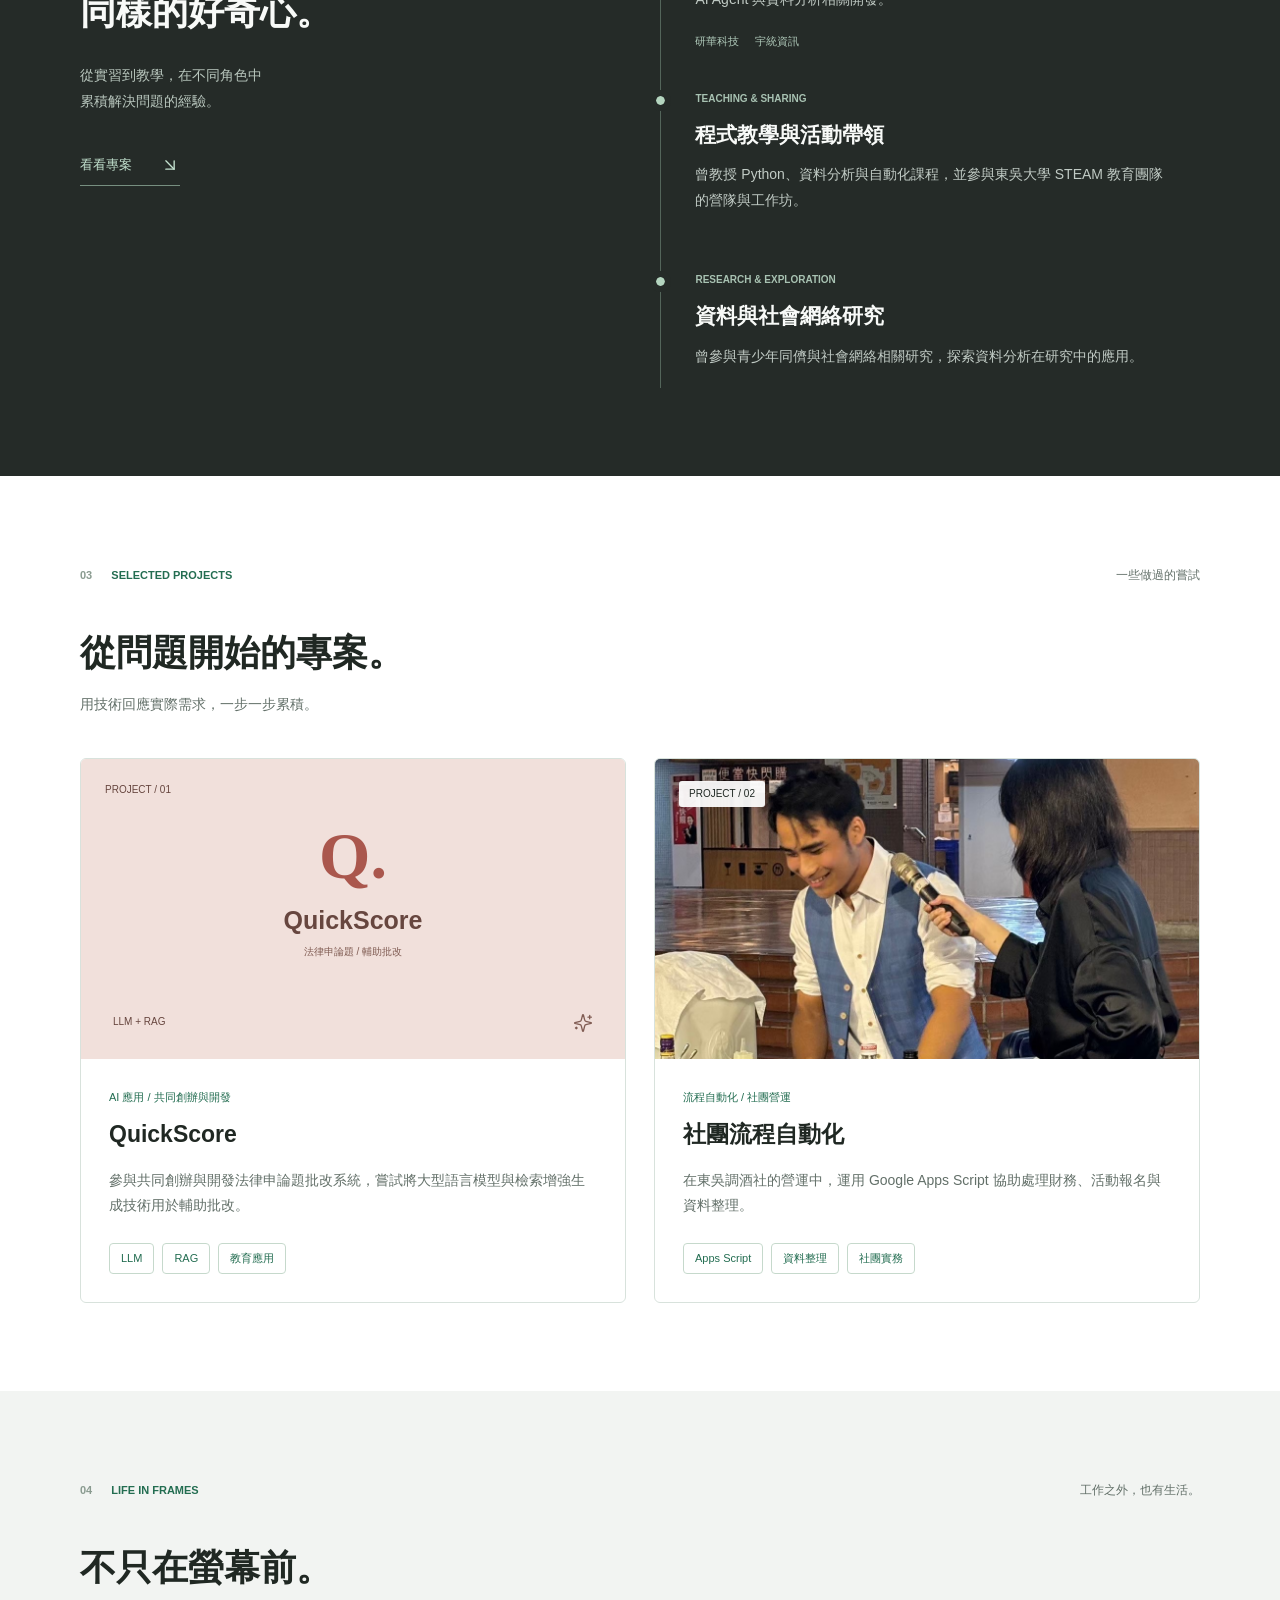
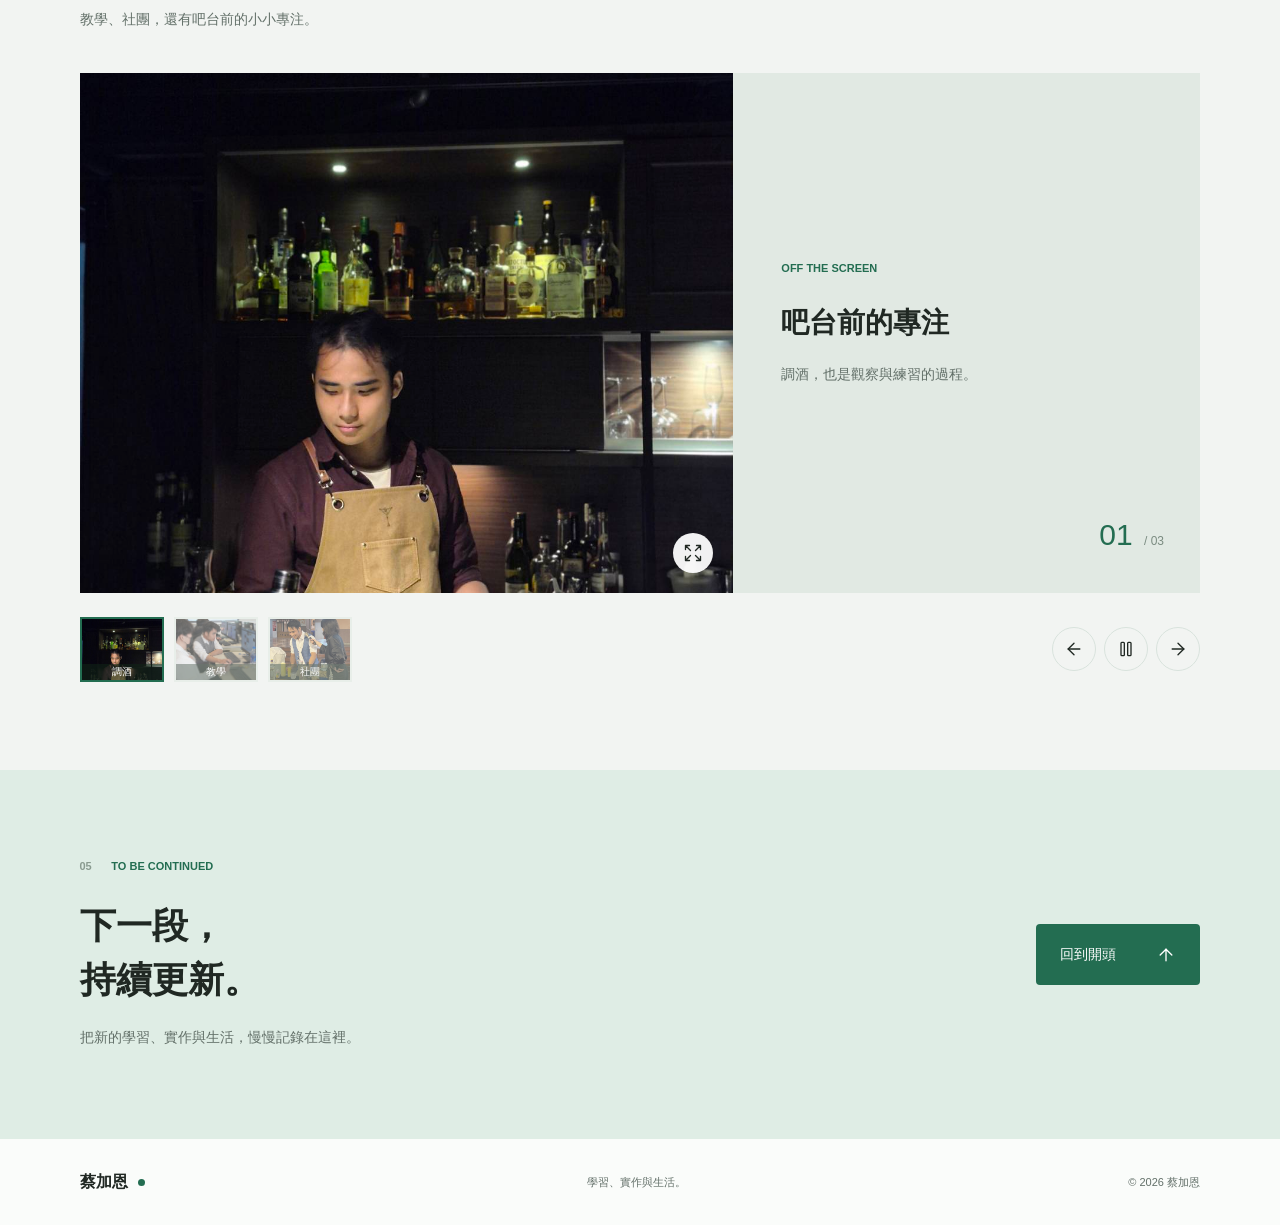
==== commit bbc068be: "Redesign personal page with local photos and interactive gallery" ====
--- a/index.html
+++ b/index.html
@@ -3,74 +3,105 @@
 <head>
   <meta charset="UTF-8">
   <meta name="viewport" content="width=device-width, initial-scale=1">
+  <meta name="theme-color" content="#f8faf8">
   <meta name="description" content="蔡加恩的個人網站。資料科學背景，目前就讀台灣科技大學資訊管理碩士班，關注資料分析、AI 應用與流程自動化。">
-  <title>蔡加恩 | 個人網站</title>
+  <title>蔡加恩 | 學習、實作與生活</title>
   <link rel="stylesheet" href="style.css">
+  <script src="assets/lucide.min.js" defer></script>
+  <script src="script.js" defer></script>
 </head>
 <body>
+  <a class="skip-link" href="#about">跳至主要內容</a>
   <header class="site-header">
-    <a class="wordmark" href="#home">蔡加恩<span class="dot" aria-hidden="true"></span></a>
-    <nav aria-label="主選單">
-      <a href="#about">關於</a>
-      <a href="#experience">經歷</a>
-      <a href="#projects">作品</a>
-      <a href="#contact">聯絡</a>
-    </nav>
+    <div class="header-inner">
+      <a class="wordmark" href="#home">蔡加恩<span class="brand-dot" aria-hidden="true"></span><span class="brand-note">PERSONAL JOURNAL</span></a>
+      <button class="icon-button menu-toggle" aria-label="開啟選單" aria-expanded="false" aria-controls="main-nav" title="選單"><i data-lucide="menu"></i></button>
+      <nav id="main-nav" aria-label="主選單">
+        <a href="#about">關於我</a><a href="#experience">經歷</a><a href="#projects">專案</a><a href="#moments">生活片刻</a>
+      </nav>
+    </div>
+    <div class="reading-progress" aria-hidden="true"></div>
   </header>
-
-  <main id="home">
-    <section class="intro" aria-labelledby="intro-title">
-      <img class="avatar" src="https://github.com/datasciencefreshman2000.png?size=160" alt="我的 GitHub 頭像" width="80" height="80">
-      <p class="eyebrow">HELLO, WORLD</p>
-      <h1 id="intro-title">嗨，我是蔡加恩。</h1>
-      <p class="intro-copy">從資料科學出發，探索 AI 與資訊管理。<br>喜歡透過程式整理資料，也嘗試用技術解決實際問題。</p>
-      <a class="text-link" href="#about">認識我 <span aria-hidden="true">&darr;</span></a>
-    </section>
-
-    <section id="about" class="section" aria-labelledby="about-title">
-      <div class="section-label"><span>01</span><h2 id="about-title">關於我</h2></div>
-      <div class="section-content">
-        <p>目前就讀台灣科技大學資訊管理碩士班，<br>具有東吳大學資料科學學士班的學習背景。</p>
-        <p class="muted">關注資料分析、AI 應用與流程自動化，也有程式教學與社團活動的經驗。</p>
-        <dl class="details">
-          <div><dt>常用工具</dt><dd>Python、SQL、Google Apps Script</dd></div>
-          <div><dt>關注方向</dt><dd>資料分析、AI 應用、流程自動化</dd></div>
-        </dl>
+  <main>
+    <section id="home" class="hero" aria-labelledby="hero-title">
+      <img class="hero-photo" src="assets/work.jpg" alt="蔡加恩在電腦教室與學員一同操作電腦" width="6000" height="4000" fetchpriority="high">
+      <div class="hero-shade" aria-hidden="true"></div>
+      <div class="hero-inner wrap">
+        <div class="hero-copy">
+          <p class="eyebrow light">DATA / TECHNOLOGY / EVERYDAY LIFE</p>
+          <h1 id="hero-title">蔡加恩<span>從好奇出發，<br>在實作中學習。</span></h1>
+          <p>資料科學背景，探索 AI 與資訊管理。<br>記錄一路上的學習、嘗試，還有生活。</p>
+          <a class="hero-link" href="#about">往下認識我 <i data-lucide="arrow-down"></i></a>
+        </div>
+        <div class="hero-bottom"><span>台灣科技大學 / 資訊管理碩士班</span><span class="photo-note"><span class="small-dot"></span> 工作與教學的一刻</span></div>
       </div>
     </section>
-
-    <section id="experience" class="section" aria-labelledby="experience-title">
-      <div class="section-label"><span>02</span><h2 id="experience-title">經歷摘要</h2></div>
-      <div class="section-content">
-        <p>曾於研華科技擔任 AI 工程實習生，並有宇統資訊的 AI 工程實習經驗，參與 AI Agent 與資料分析相關開發。</p>
-        <p class="muted">曾教授 Python、資料分析與自動化課程，也曾參與青少年同儕與社會網絡相關研究。</p>
-      </div>
-    </section>
-
-    <!-- Add project links and descriptions here when ready. -->
-    <section id="projects" class="section projects" aria-labelledby="projects-title">
-      <div class="section-label"><span>03</span><h2 id="projects-title">專案選摘</h2></div>
-      <div class="section-content">
-        <div class="project-summary">
-          <h3 class="project-title">QuickScore</h3>
-          <p class="muted">參與共同創辦與開發法律申論題批改系統，嘗試將大型語言模型與檢索增強生成技術用於輔助批改。</p>
-        </div>
-        <div class="project-summary">
-          <h3 class="project-title">社團流程自動化</h3>
-          <p class="muted">在東吳調酒社的營運中，運用 Google Apps Script 協助處理財務、活動報名與資料整理。</p>
+    <section id="about" class="about band">
+      <div class="wrap">
+        <div class="section-top reveal"><p class="eyebrow"><span>01</span> ABOUT ME</p><span class="section-aside">學習，是持續進行的事。</span></div>
+        <div class="about-grid">
+          <div class="reveal"><h2>把想法，<br>慢慢變成實際。</h2><p class="lead">你好，我是蔡加恩。</p><p>目前就讀台灣科技大學資訊管理碩士班，<br class="desktop-break">具有東吳大學資料科學學士班的學習背景。</p><p class="muted">關注資料分析、AI 應用與流程自動化。除了程式與資料，也喜歡教學、社團活動，以及調酒帶來的交流。</p><div class="tags"><span>資料分析</span><span>AI 應用</span><span>流程自動化</span></div></div>
+          <div class="about-details reveal">
+            <div class="detail-row"><span class="detail-icon"><i data-lucide="graduation-cap"></i></span><div><p class="detail-label">目前的學習</p><h3>台灣科技大學</h3><p>資訊管理碩士班</p></div></div>
+            <div class="detail-row"><span class="detail-icon"><i data-lucide="book-open"></i></span><div><p class="detail-label">資料科學背景</p><h3>東吳大學</h3><p>資料科學學士班</p></div></div>
+            <div class="detail-row"><span class="detail-icon"><i data-lucide="code-2"></i></span><div><p class="detail-label">常用工具</p><h3>Python / SQL</h3><p>Google Apps Script</p></div></div>
+          </div>
         </div>
       </div>
     </section>
-
-    <section id="contact" class="section" aria-labelledby="contact-title">
-      <div class="section-label"><span>04</span><h2 id="contact-title">保持聯絡</h2></div>
-      <div class="section-content">
-        <p>歡迎到 GitHub 看看我最近在做什麼。</p>
-        <a class="text-link" href="https://github.com/datasciencefreshman2000" target="_blank" rel="noopener noreferrer">GitHub <span aria-hidden="true">&nearr;</span></a>
+    <section id="experience" class="experience band">
+      <div class="wrap experience-grid">
+        <div class="experience-heading reveal"><p class="eyebrow light"><span>02</span> EXPERIENCE</p><h2>不同的場景，<br>同樣的好奇心。</h2><p>從實習到教學，在不同角色中<br>累積解決問題的經驗。</p><a class="text-link on-dark" href="#projects">看看專案 <i data-lucide="arrow-down-right"></i></a></div>
+        <div class="timeline">
+          <article class="timeline-item reveal"><span class="timeline-dot" aria-hidden="true"></span><p class="eyebrow">AI & DEVELOPMENT</p><h3>AI 工程實習</h3><p>曾於研華科技擔任 AI 工程實習生，並有宇統資訊的 AI 工程實習經驗，參與 AI Agent 與資料分析相關開發。</p><div class="mini-tags"><span>研華科技</span><span>宇統資訊</span></div></article>
+          <article class="timeline-item reveal"><span class="timeline-dot" aria-hidden="true"></span><p class="eyebrow">TEACHING & SHARING</p><h3>程式教學與活動帶領</h3><p>曾教授 Python、資料分析與自動化課程，並參與東吳大學 STEAM 教育團隊的營隊與工作坊。</p></article>
+          <article class="timeline-item reveal"><span class="timeline-dot" aria-hidden="true"></span><p class="eyebrow">RESEARCH & EXPLORATION</p><h3>資料與社會網絡研究</h3><p>曾參與青少年同儕與社會網絡相關研究，探索資料分析在研究中的應用。</p></article>
+        </div>
       </div>
     </section>
+    <section id="projects" class="projects band">
+      <div class="wrap">
+        <div class="section-top reveal"><p class="eyebrow"><span>03</span> SELECTED PROJECTS</p><span class="section-aside">一些做過的嘗試</span></div>
+        <div class="section-heading reveal"><h2>從問題開始的專案。</h2><p class="muted">用技術回應實際需求，一步一步累積。</p></div>
+        <div class="project-grid">
+          <article class="project-card reveal">
+            <div class="project-visual quickscore" aria-label="QuickScore 專案標誌"><span class="project-index">PROJECT / 01</span><div class="quickscore-mark"><span class="qs-symbol" aria-hidden="true">Q.</span><strong>QuickScore</strong><span>法律申論題 / 輔助批改</span></div><div class="visual-foot"><span>LLM + RAG</span><i data-lucide="sparkles"></i></div></div>
+            <div class="project-body"><div class="project-category">AI 應用 / 共同創辦與開發</div><h3>QuickScore</h3><p>參與共同創辦與開發法律申論題批改系統，嘗試將大型語言模型與檢索增強生成技術用於輔助批改。</p><div class="tags"><span>LLM</span><span>RAG</span><span>教育應用</span></div></div>
+          </article>
+          <article class="project-card reveal">
+            <div class="project-visual club-visual"><img src="assets/club.jpg" alt="蔡加恩在東吳調酒社活動中示範調酒" width="1108" height="1477" loading="lazy"><span class="project-index">PROJECT / 02</span></div>
+            <div class="project-body"><div class="project-category">流程自動化 / 社團營運</div><h3>社團流程自動化</h3><p>在東吳調酒社的營運中，運用 Google Apps Script 協助處理財務、活動報名與資料整理。</p><div class="tags"><span>Apps Script</span><span>資料整理</span><span>社團實務</span></div></div>
+          </article>
+        </div>
+      </div>
+    </section>
+    <section id="moments" class="moments band">
+      <div class="wrap">
+        <div class="section-top reveal"><p class="eyebrow"><span>04</span> LIFE IN FRAMES</p><span class="section-aside">工作之外，也有生活。</span></div>
+        <div class="section-heading reveal"><h2>不只在螢幕前。</h2><p class="muted">教學、社團，還有吧台前的小小專注。</p></div>
+        <div class="gallery reveal" role="region" aria-roledescription="輪播" aria-label="生活照片">
+          <div class="gallery-stage">
+            <button class="photo-open" type="button" aria-label="放大目前照片" title="放大照片"><img id="gallery-photo" src="assets/bartending.jpg" alt="蔡加恩在吧台前調酒" width="1108" height="1477" loading="lazy"><span class="zoom-hint"><i data-lucide="expand"></i></span></button>
+            <div class="gallery-caption"><div><p class="eyebrow" id="gallery-category">OFF THE SCREEN</p><h3 id="gallery-title">吧台前的專注</h3><p id="gallery-description">調酒，也是觀察與練習的過程。</p></div><span class="gallery-count"><span id="gallery-current">01</span> / 03</span></div>
+          </div>
+          <div class="gallery-bottom">
+            <div class="gallery-thumbnails" aria-label="選擇照片">
+              <button class="thumbnail active" data-slide="0" aria-label="第 1 張：吧台前的專注" aria-pressed="true"><img src="assets/bartending.jpg" alt="" loading="lazy"><span>調酒</span></button>
+              <button class="thumbnail" data-slide="1" aria-label="第 2 張：一起學習的時刻" aria-pressed="false"><img src="assets/work.jpg" alt="" loading="lazy"><span>教學</span></button>
+              <button class="thumbnail" data-slide="2" aria-label="第 3 張：社團裡的交流" aria-pressed="false"><img src="assets/club.jpg" alt="" loading="lazy"><span>社團</span></button>
+            </div>
+            <div class="gallery-controls"><button class="icon-button" id="gallery-prev" aria-label="上一張照片" title="上一張"><i data-lucide="arrow-left"></i></button><button class="icon-button" id="gallery-play" aria-label="暫停自動輪播" title="暫停自動輪播"><i data-lucide="pause"></i></button><button class="icon-button" id="gallery-next" aria-label="下一張照片" title="下一張"><i data-lucide="arrow-right"></i></button></div>
+          </div>
+          <p class="sr-only" id="gallery-announcement" aria-live="polite"></p>
+        </div>
+      </div>
+    </section>
+    <section id="notes" class="closing band">
+      <div class="wrap closing-inner reveal"><div><p class="eyebrow"><span>05</span> TO BE CONTINUED</p><h2>下一段，<br>持續更新。</h2><p>把新的學習、實作與生活，慢慢記錄在這裡。</p></div><a class="closing-link" href="#home"><span>回到開頭</span><i data-lucide="arrow-up"></i></a></div>
+    </section>
   </main>
-
-  <footer><span>&copy; 2026 蔡加恩</span><span>持續學習，慢慢累積。</span></footer>
+  <footer><div class="wrap footer-inner"><a href="#home">蔡加恩 <span class="brand-dot" aria-hidden="true"></span></a><span>學習、實作與生活。</span><span>&copy; 2026 蔡加恩</span></div></footer>
+  <a class="back-top icon-button" href="#home" aria-label="回到頂端" title="回到頂端"><i data-lucide="arrow-up"></i></a>
+  <dialog id="photo-dialog" aria-label="照片檢視"><button class="icon-button dialog-close" aria-label="關閉照片" title="關閉"><i data-lucide="x"></i></button><img id="dialog-photo" src="assets/bartending.jpg" alt="蔡加恩在吧台前調酒"><p id="dialog-caption">吧台前的專注</p></dialog>
 </body>
 </html>
--- a/style.css
+++ b/style.css
@@ -1,64 +1,215 @@
-:root {
-  color-scheme: light;
-  --ink: #242824;
-  --muted: #707670;
-  --green: #23764c;
-  --line: #e5e9e5;
-}
-
+:root { color-scheme: light; --ink: #202823; --muted: #637069; --green: #236d51; --mint: #eaf2ed; --line: #d8e2dc; --coral: #dd806b; }
 * { box-sizing: border-box; }
-html { scroll-behavior: smooth; scroll-padding-top: 28px; }
-body {
-  margin: 0;
-  background: #fff;
-  color: var(--ink);
-  font-family: -apple-system, BlinkMacSystemFont, "Segoe UI", "Noto Sans TC", "Microsoft JhengHei", sans-serif;
-  font-size: 16px;
-  line-height: 1.9;
-  letter-spacing: 0;
-}
+html { scroll-behavior: smooth; scroll-padding-top: 92px; }
+body { margin: 0; color: var(--ink); background: #fff; font: 16px/1.85 -apple-system, BlinkMacSystemFont, "Segoe UI", "Noto Sans TC", "Microsoft JhengHei", sans-serif; letter-spacing: 0; }
+body.modal-open { overflow: hidden; }
+button, a { -webkit-tap-highlight-color: transparent; touch-action: manipulation; }
+button { font: inherit; cursor: pointer; }
 a { color: inherit; text-decoration: none; }
-a:hover { color: var(--green); }
-a:focus-visible { outline: 2px solid var(--green); outline-offset: 6px; }
-.site-header, main, footer { width: min(100% - 80px, 960px); margin-inline: auto; }
-.site-header { display: flex; align-items: center; justify-content: space-between; gap: 24px; min-height: 104px; }
-.wordmark { display: inline-flex; align-items: center; gap: 9px; font-weight: 650; font-size: 15px; }
-.dot { width: 7px; height: 7px; border-radius: 50%; background: var(--green); }
-nav { display: flex; gap: 30px; font-size: 14px; color: var(--muted); }
-.intro { padding: 62px 0 96px; }
-.avatar { display: block; border-radius: 50%; object-fit: cover; background: #f0f3f0; margin-bottom: 28px; }
-.eyebrow { font-size: 11px; color: var(--green); font-weight: 650; margin: 0 0 16px; }
-h1 { font-size: 48px; line-height: 1.4; font-weight: 650; margin: 0 0 24px; }
-.intro-copy { color: var(--muted); margin: 0 0 28px; }
-.text-link { display: inline-flex; align-items: center; gap: 18px; color: var(--green); font-size: 14px; font-weight: 600; padding-block: 5px; border-bottom: 1px solid #c6ddce; }
-.text-link:hover { border-color: var(--green); }
-.section { display: grid; grid-template-columns: 240px minmax(0, 1fr); gap: 36px; border-top: 1px solid var(--line); padding: 52px 0 64px; }
-.section-label { display: flex; align-items: baseline; gap: 18px; }
-.section-label > span { font-size: 11px; color: var(--green); }
-h2 { font-size: 18px; font-weight: 600; margin: 0; }
-.section-content p { margin: 0 0 18px; }
-.muted { color: var(--muted); font-size: 14px; }
-.details { margin: 32px 0 0; font-size: 14px; }
-.details div { display: grid; grid-template-columns: 110px minmax(0, 1fr); gap: 16px; margin-bottom: 12px; }
-dt { color: var(--muted); }
-dd { margin: 0; }
-.projects { min-height: 240px; }
-.project-title { font-size: 17px; font-weight: 600; margin: 0 0 10px; }
-.project-summary + .project-summary { margin-top: 32px; }
-footer { border-top: 1px solid var(--line); padding-block: 26px; display: flex; justify-content: space-between; gap: 16px; color: var(--muted); font-size: 12px; }
-
-@media (max-width: 640px) {
-  .site-header, main, footer { width: calc(100% - 40px); }
-  .site-header { min-height: 84px; gap: 16px; flex-wrap: wrap; padding-block: 16px; }
-  nav { gap: 20px; font-size: 13px; }
-  .intro { padding: 44px 0 68px; }
-  h1 { font-size: 34px; }
-  .intro-copy { font-size: 14px; }
-  .section { grid-template-columns: 1fr; gap: 24px; padding: 36px 0 48px; }
-  .details div { grid-template-columns: 90px minmax(0, 1fr); gap: 12px; }
-  footer { flex-wrap: wrap; }
-}
-
+a:focus-visible, button:focus-visible { outline: 3px solid var(--coral); outline-offset: 5px; }
+img { display: block; max-width: 100%; }
+svg { width: 20px; height: 20px; flex-shrink: 0; stroke-width: 1.6; }
+h1, h2, h3, p { margin-top: 0; }
+h2 { font-size: 36px; line-height: 1.5; font-weight: 650; margin-bottom: 24px; }
+h3 { font-size: 21px; line-height: 1.5; font-weight: 600; }
+p { margin-bottom: 18px; }
+.wrap { width: min(1120px, calc(100% - 96px)); margin-inline: auto; }
+.band { padding-block: 88px; }
+.muted { color: var(--muted); }
+.eyebrow { font-size: 11px; font-weight: 650; color: var(--green); line-height: 1.6; margin-bottom: 24px; }
+.eyebrow > span { display: inline-block; margin-right: 16px; color: #8a9b90; }
+.eyebrow.light { color: #c7e5d3; }
+.brand-dot, .small-dot { display: inline-block; height: 7px; width: 7px; border-radius: 50%; background: var(--green); flex-shrink: 0; }
+.small-dot { background: #c7e5d3; }
+.site-header { position: sticky; top: 0; z-index: 20; background: #fafcfaf5; backdrop-filter: blur(14px); border-bottom: 1px solid #e5ebe7; }
+.header-inner { min-height: 76px; width: min(1280px, calc(100% - 64px)); margin-inline: auto; display: flex; align-items: center; justify-content: space-between; gap: 24px; }
+.wordmark { display: flex; align-items: center; gap: 12px; font-size: 19px; font-weight: 650; white-space: nowrap; }
+.brand-note { color: var(--muted); font-size: 9px; font-weight: 500; margin-left: 8px; }
+nav { display: flex; align-items: center; gap: 28px; }
+nav a { font-size: 13px; position: relative; padding-block: 8px; }
+nav a::after { content: ""; height: 2px; background: var(--green); position: absolute; bottom: 0; left: 0; right: 0; transform: scaleX(0); transition: transform .2s; }
+nav a:hover, nav a[aria-current] { color: var(--green); }
+nav a[aria-current]::after { transform: scaleX(1); }
+.reading-progress { position: absolute; bottom: -1px; left: 0; width: 100%; height: 2px; background: var(--green); transform: scaleX(0); transform-origin: left; }
+.icon-button { display: inline-flex; align-items: center; justify-content: center; width: 44px; height: 44px; padding: 0; border: 1px solid var(--line); border-radius: 50%; background: transparent; color: var(--ink); transition: background .2s, color .2s; }
+.icon-button:hover { background: var(--green); color: #fff; border-color: var(--green); }
+.menu-toggle { display: none; }
+.hero { height: min(700px, 78svh); min-height: 510px; position: relative; overflow: hidden; color: #fff; background: #3b413b; }
+.hero-photo { position: absolute; width: 100%; height: 100%; object-fit: cover; object-position: center 38%; }
+.hero-shade { position: absolute; inset: 0; background: #08140b42; }
+.hero-inner { height: 100%; position: relative; display: flex; flex-direction: column; justify-content: flex-end; padding-top: 50px; padding-bottom: 28px; }
+.hero-copy { max-width: 600px; text-shadow: 0 2px 16px #08100c66; }
+.hero h1 { font-size: 70px; font-weight: 600; line-height: 1.15; margin-bottom: 20px; }
+.hero h1 span { display: block; font-size: 32px; line-height: 1.5; margin-top: 18px; }
+.hero-copy > p:not(.eyebrow) { color: #f4f7f3; font-size: 14px; }
+.hero-link { display: inline-flex; gap: 32px; align-items: center; border-bottom: 1px solid #ffffff80; padding-block: 8px; font-size: 13px; }
+.hero-link svg { animation: nudge 2.5s ease-in-out infinite; }
+.hero-bottom { display: flex; justify-content: space-between; align-items: center; gap: 16px; border-top: 1px solid #ffffff55; margin-top: 40px; padding-top: 18px; font-size: 11px; }
+.photo-note { display: inline-flex; align-items: center; gap: 8px; }
+.section-top { display: flex; justify-content: space-between; align-items: baseline; gap: 20px; margin-bottom: 40px; }
+.section-top .eyebrow { margin: 0; }
+.section-aside { font-size: 12px; color: var(--muted); }
+.about { background: var(--mint); }
+.about-grid { display: grid; grid-template-columns: 1.1fr 1fr; gap: 100px; }
+.about-grid p { font-size: 15px; }
+.about-grid .lead { font-size: 19px; margin-bottom: 12px; }
+.tags { display: flex; flex-wrap: wrap; gap: 8px; margin-top: 24px; }
+.tags span { font-size: 11px; padding: 4px 11px; border: 1px solid #c6d9cc; border-radius: 4px; color: var(--green); }
+.detail-row { display: flex; align-items: flex-start; gap: 24px; padding-block: 25px; border-bottom: 1px solid #cadbcf; }
+.detail-row:first-child { padding-top: 8px; }
+.detail-icon { display: flex; align-items: center; justify-content: center; width: 46px; height: 46px; background: #dbe9e0; border-radius: 6px; color: var(--green); flex-shrink: 0; }
+.detail-row .detail-label { font-size: 11px; color: var(--muted); margin-bottom: 5px; }
+.detail-row h3 { margin: 0 0 4px; font-size: 20px; }
+.detail-row p:last-child { color: var(--muted); font-size: 13px; margin: 0; }
+.experience { background: #252b28; color: #f8faf8; }
+.experience-grid { display: grid; grid-template-columns: 1fr 1.15fr; gap: 100px; }
+.experience-heading { position: sticky; top: 130px; align-self: start; }
+.experience-heading > p:not(.eyebrow) { font-size: 14px; color: #b8c6bd; }
+.text-link { display: inline-flex; align-items: center; gap: 28px; padding-block: 8px; font-size: 13px; border-bottom: 1px solid var(--green); color: var(--green); }
+.on-dark { color: #c3e2cf; border-color: #778f80; margin-top: 12px; }
+.timeline { border-left: 1px solid #53655a; margin-left: 6px; }
+.timeline-item { position: relative; padding: 0 0 40px 34px; }
+.timeline-item:last-child { padding-bottom: 0; }
+.timeline-dot { position: absolute; left: -5px; top: 5px; width: 9px; height: 9px; border-radius: 50%; background: #b4d5bf; outline: 6px solid #252b28; }
+.timeline-item .eyebrow { color: #a8c2b2; font-size: 10px; margin-bottom: 12px; }
+.timeline-item h3 { margin-bottom: 12px; }
+.timeline-item > p:not(.eyebrow) { color: #c1cbc5; font-size: 14px; max-width: 470px; }
+.mini-tags { display: flex; gap: 16px; font-size: 11px; color: #afc9b9; }
+.section-heading { margin-bottom: 40px; }
+.section-heading h2 { margin-bottom: 12px; }
+.section-heading p { font-size: 14px; }
+.project-grid { display: grid; grid-template-columns: 1fr 1fr; gap: 28px; }
+.project-card { border: 1px solid var(--line); border-radius: 6px; overflow: hidden; transition: transform .25s, box-shadow .25s; }
+.project-card:hover { transform: translateY(-5px); box-shadow: 0 12px 28px #263c2910; }
+.project-visual { position: relative; height: 300px; overflow: hidden; }
+.project-index { position: absolute; top: 22px; left: 24px; font-size: 10px; z-index: 1; }
+.quickscore { background: #f1e0db; padding: 64px 32px 26px; color: #67463f; display: flex; flex-direction: column; justify-content: space-between; }
+.quickscore-mark { display: flex; flex-direction: column; align-items: center; }
+.qs-symbol { font: 600 66px/1 Georgia, serif; color: #aa574d; }
+.quickscore-mark strong { font-size: 25px; font-weight: 600; margin-top: 8px; }
+.quickscore-mark > span:last-child { font-size: 10px; color: #805c53; }
+.visual-foot { display: flex; justify-content: space-between; align-items: center; font-size: 10px; }
+.visual-foot svg { color: #805c53; }
+.club-visual img { width: 100%; height: 100%; object-fit: cover; object-position: center 36%; transition: transform .6s; }
+.club-visual .project-index { background: #ffffffed; color: var(--ink); padding: 4px 10px; border-radius: 3px; }
+.project-card:hover .club-visual img { transform: scale(1.035); }
+.project-body { padding: 28px; }
+.project-category { color: var(--green); font-size: 11px; margin-bottom: 10px; }
+.project-body h3 { font-size: 23px; margin-bottom: 16px; }
+.project-body p { font-size: 14px; color: var(--muted); }
+.moments { background: #f2f4f2; }
+.gallery-stage { display: grid; grid-template-columns: minmax(0, 1.4fr) minmax(0, 1fr); min-height: 520px; }
+.photo-open { display: block; position: relative; width: 100%; height: 520px; background: #202823; padding: 0; border: 0; overflow: hidden; }
+.photo-open > img { width: 100%; height: 100%; object-fit: cover; object-position: center 55%; transition: opacity .25s; }
+.zoom-hint { display: flex; position: absolute; bottom: 20px; right: 20px; align-items: center; justify-content: center; width: 40px; height: 40px; border-radius: 50%; background: #fffffff0; color: var(--ink); }
+.gallery-caption { display: flex; flex-direction: column; justify-content: center; background: #e1e9e3; padding: 48px; position: relative; }
+.gallery-caption h3 { font-size: 28px; margin-bottom: 18px; }
+.gallery-caption p:not(.eyebrow) { font-size: 14px; color: var(--muted); }
+.gallery-count { position: absolute; bottom: 30px; right: 36px; font-size: 12px; color: #7a8b80; }
+.gallery-count > span { font-size: 30px; color: var(--green); margin-right: 8px; }
+.gallery-bottom { display: flex; justify-content: space-between; gap: 24px; align-items: center; padding-top: 24px; }
+.gallery-thumbnails { display: flex; gap: 10px; }
+.thumbnail { padding: 0; width: 84px; height: 65px; border: 2px solid transparent; background: #e1e9e3; position: relative; opacity: .6; transition: opacity .2s; }
+.thumbnail.active { border-color: var(--green); opacity: 1; }
+.thumbnail:hover { opacity: 1; }
+.thumbnail img { height: 100%; width: 100%; object-fit: cover; }
+.thumbnail span { position: absolute; bottom: 0; left: 0; right: 0; color: #fff; background: #1225198c; font-size: 10px; line-height: 1.6; }
+.gallery-controls { display: flex; gap: 8px; }
+.closing { background: #dfede5; }
+.closing-inner { display: flex; justify-content: space-between; align-items: center; gap: 40px; }
+.closing h2 { margin-bottom: 18px; }
+.closing p:last-child { color: var(--muted); font-size: 14px; margin: 0; }
+.closing-link { display: flex; align-items: center; gap: 40px; background: var(--green); padding: 18px 24px; color: #fff; border-radius: 4px; font-size: 14px; transition: background .2s; }
+.closing-link:hover { background: #164f39; }
+footer { background: #fafcfa; }
+.footer-inner { display: flex; align-items: center; justify-content: space-between; gap: 16px; padding-block: 28px; font-size: 11px; color: var(--muted); }
+.footer-inner a { color: var(--ink); display: flex; align-items: center; gap: 10px; font-size: 16px; font-weight: 600; }
+.back-top { position: fixed; z-index: 15; bottom: 22px; right: 22px; background: #fafcfaf2; box-shadow: 0 3px 18px #19392316; opacity: 0; visibility: hidden; transition: opacity .2s, background .2s; }
+.back-top.visible { opacity: 1; visibility: visible; }
+dialog { border: 0; background: #1b201d; color: #fff; padding: 48px 20px 14px; max-width: min(1100px, calc(100% - 32px)); max-height: 94svh; border-radius: 6px; }
+dialog::backdrop { background: #101713de; }
+dialog > img { max-height: 75svh; width: auto; margin-inline: auto; object-fit: contain; }
+dialog > p { text-align: center; font-size: 13px; margin: 12px 0 0; }
+.dialog-close { position: absolute; right: 9px; top: 6px; border: 0; color: #fff; width: 36px; height: 36px; }
+.skip-link { position: fixed; top: -80px; left: 12px; z-index: 100; padding: 8px 16px; background: #fff; }
+.skip-link:focus { top: 8px; }
+.sr-only { position: absolute; width: 1px; height: 1px; overflow: hidden; clip-path: inset(50%); white-space: nowrap; }
+.motion-ready .reveal.is-visible { animation: reveal-in .65s both; }
+@keyframes reveal-in { from { opacity: .15; transform: translateY(22px); } to { opacity: 1; transform: none; } }
+@keyframes nudge { 0%, 100% { transform: translateY(0); } 50% { transform: translateY(5px); } }
+@media (min-width: 1600px) { .hero-photo { object-position: center 34%; } }
+@media (max-width: 1024px) {
+  .brand-note { display: none; }
+  .about-grid, .experience-grid { gap: 48px; }
+  .wrap { width: calc(100% - 64px); }
+  .gallery-caption { padding: 32px; }
+}
+@media (max-width: 760px) {
+  html { scroll-padding-top: 82px; }
+  .wrap { width: calc(100% - 40px); }
+  .band { padding-block: 60px; }
+  h2 { font-size: 28px; }
+  .header-inner { width: calc(100% - 40px); min-height: 66px; }
+  .wordmark { font-size: 17px; }
+  .brand-note { display: inline; font-size: 8px; margin-left: 0; }
+  .menu-toggle { display: inline-flex; border: 0; }
+  nav { display: none; position: absolute; left: 0; right: 0; top: 66px; padding: 20px; background: #fafcfa; border-bottom: 1px solid var(--line); align-items: stretch; gap: 4px; flex-direction: column; }
+  nav.open { display: flex; }
+  nav a { padding: 12px 8px; }
+  .hero { height: min(690px, 78svh); min-height: 520px; }
+  .hero-photo { object-position: 44% center; }
+  .hero-shade { background: #08140b5e; }
+  .hero-inner { padding-bottom: 20px; }
+  .hero h1 { font-size: 48px; }
+  .hero h1 span { font-size: 26px; }
+  .hero-copy > p:not(.eyebrow) { font-size: 13px; }
+  .hero .eyebrow { font-size: 9px; }
+  .hero-bottom { font-size: 9px; margin-top: 30px; }
+  .photo-note { display: none; }
+  .section-top { margin-bottom: 30px; }
+  .section-aside { display: none; }
+  .about-grid, .experience-grid { grid-template-columns: 1fr; gap: 36px; }
+  .about-grid p { font-size: 14px; }
+  .experience-heading { position: static; }
+  .timeline-item { padding-left: 26px; }
+  .project-grid { grid-template-columns: 1fr; gap: 24px; }
+  .project-visual { height: 270px; }
+  .project-body { padding: 24px; }
+  .gallery-stage { grid-template-columns: 1fr; min-height: 0; }
+  .photo-open { height: 400px; }
+  .gallery-caption { min-height: 190px; padding: 26px 24px; }
+  .gallery-caption h3 { font-size: 23px; padding-right: 60px; }
+  .gallery-caption .eyebrow { margin-bottom: 12px; }
+  .gallery-caption p:last-child { margin-bottom: 0; max-width: 85%; }
+  .gallery-count { bottom: 24px; right: 24px; }
+  .gallery-count > span { font-size: 24px; }
+  .gallery-bottom { gap: 12px; flex-wrap: wrap; }
+  .thumbnail { width: 62px; height: 52px; }
+  .gallery-controls { gap: 5px; }
+  .gallery-controls .icon-button { width: 40px; height: 40px; }
+  .closing-inner { flex-direction: column; align-items: flex-start; gap: 30px; }
+  .footer-inner { flex-wrap: wrap; font-size: 10px; }
+  .footer-inner > span:nth-child(2) { display: none; }
+  .back-top { bottom: 16px; right: 16px; width: 40px; height: 40px; }
+}
+@media (max-width: 360px) {
+  .brand-note { display: none; }
+  .gallery-bottom { flex-direction: column; align-items: flex-start; }
+  .hero h1 { font-size: 42px; }
+}
+@media (max-height: 600px) {
+  .hero { height: calc(100svh - 120px); min-height: 0; }
+  .hero-inner { padding-top: 18px; padding-bottom: 12px; }
+  .hero .eyebrow { font-size: 9px; margin-bottom: 12px; }
+  .hero h1 { font-size: 42px; margin-bottom: 8px; }
+  .hero h1 span { font-size: 18px; line-height: 1.4; margin-top: 10px; }
+  .hero h1 span br { display: none; }
+  .hero-copy > p:not(.eyebrow) { display: none; }
+  .hero-link { padding-block: 4px; }
+  .hero-bottom { margin-top: 12px; padding-top: 8px; }
+}
 @media (prefers-reduced-motion: reduce) {
   html { scroll-behavior: auto; }
-}
+  *, *::before, *::after { animation: none !important; transition: none !important; }
+  .motion-ready .reveal { opacity: 1; transform: none; }
+}
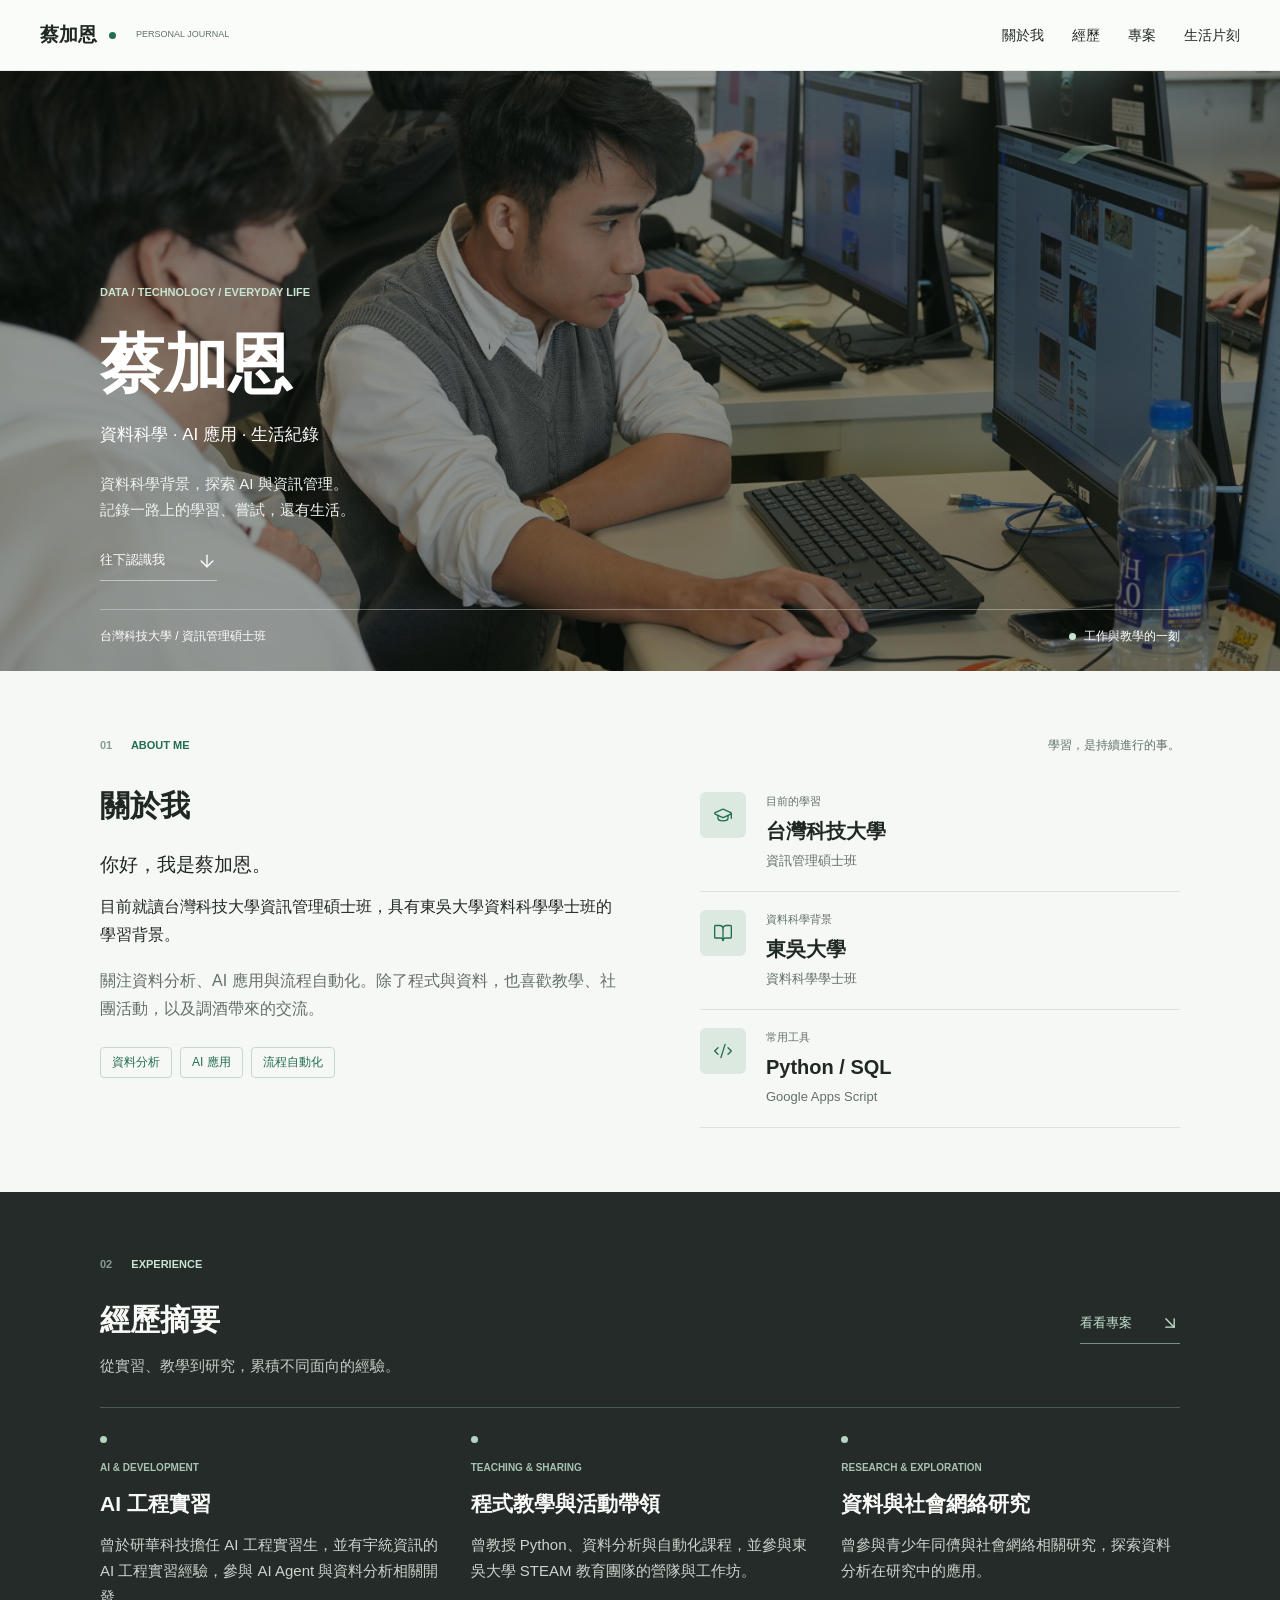
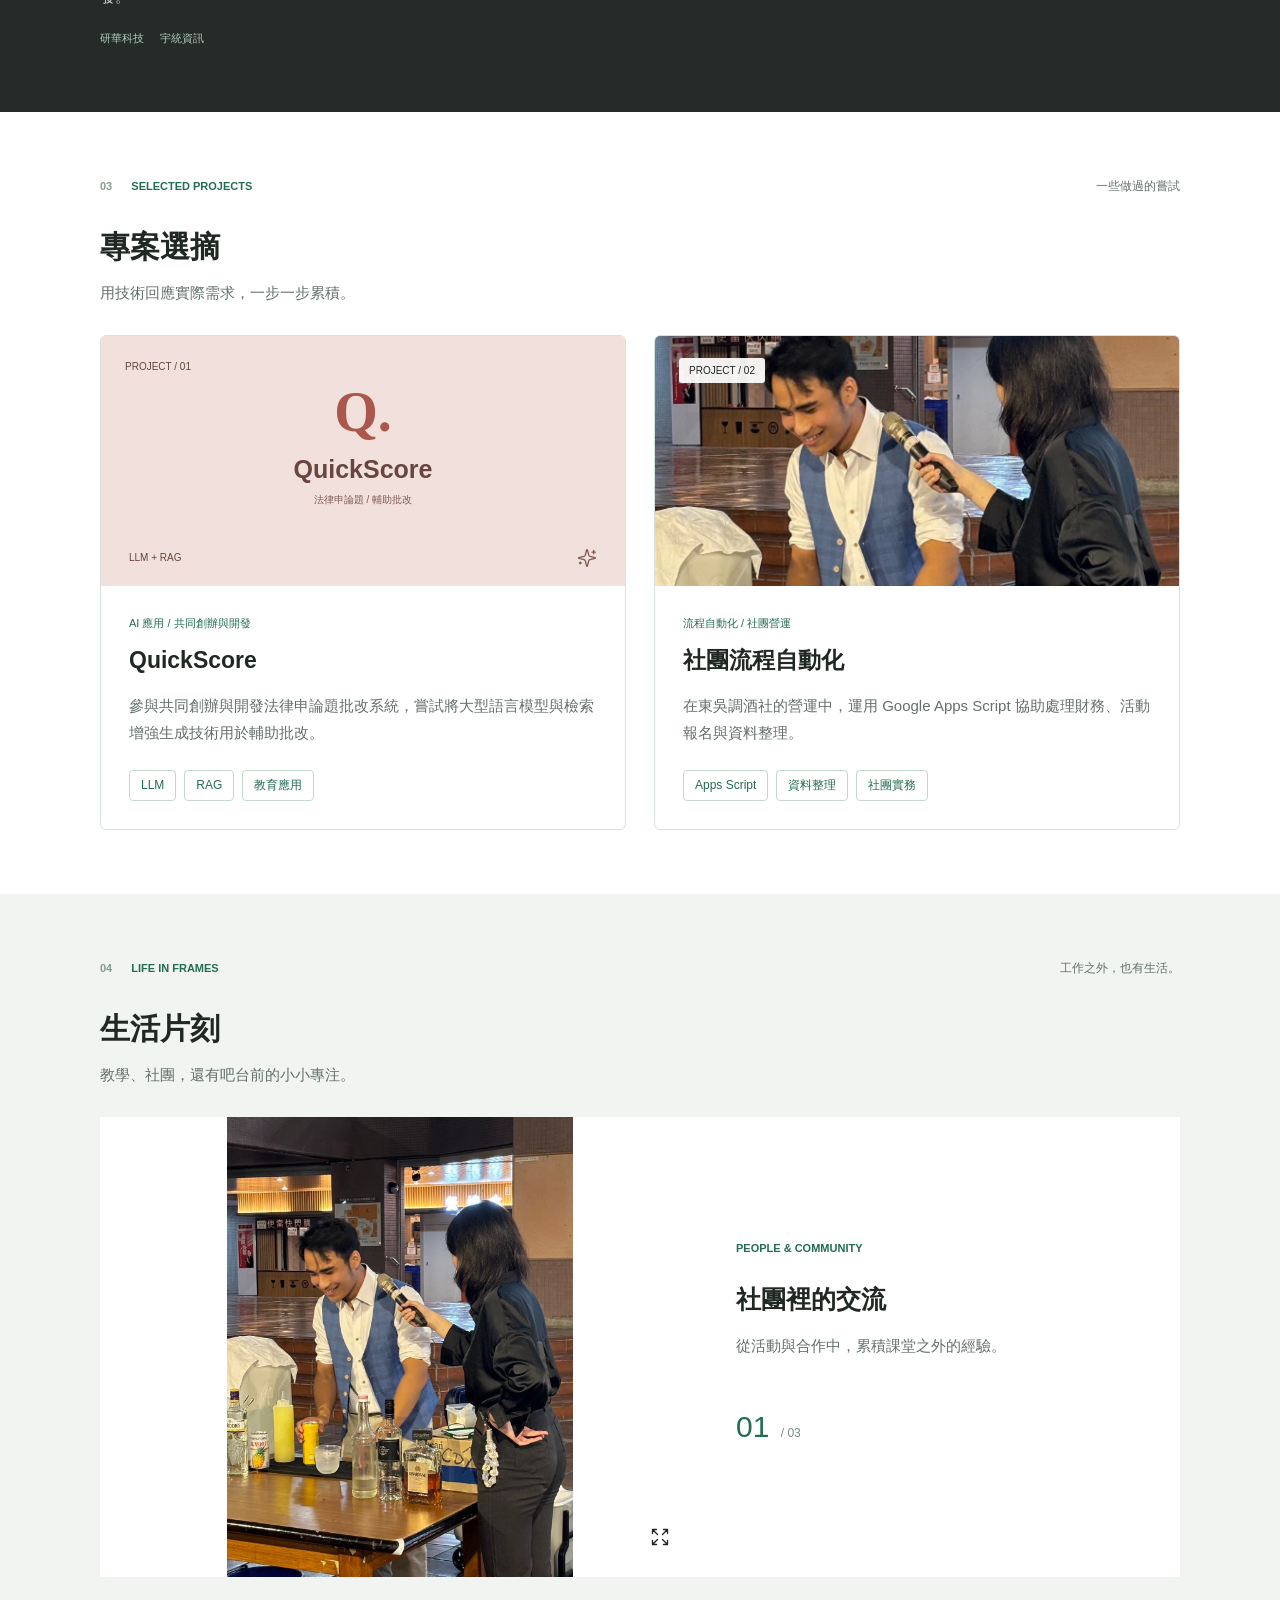
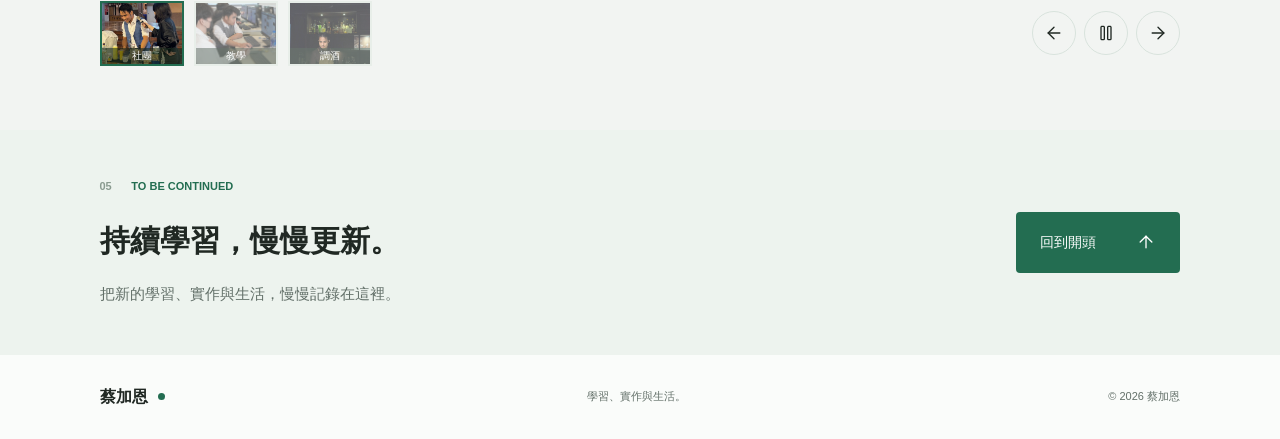
==== commit bed07691: "Fix responsive layout, photo framing, and asset cache versions" ====
--- a/index.html
+++ b/index.html
@@ -6,9 +6,9 @@
   <meta name="theme-color" content="#f8faf8">
   <meta name="description" content="蔡加恩的個人網站。資料科學背景，目前就讀台灣科技大學資訊管理碩士班，關注資料分析、AI 應用與流程自動化。">
   <title>蔡加恩 | 學習、實作與生活</title>
-  <link rel="stylesheet" href="style.css">
+  <link rel="stylesheet" href="style.css?v=20261006-2">
   <script src="assets/lucide.min.js" defer></script>
-  <script src="script.js" defer></script>
+  <script src="script.js?v=20261006-2" defer></script>
 </head>
 <body>
   <a class="skip-link" href="#about">跳至主要內容</a>
@@ -29,7 +29,7 @@
       <div class="hero-inner wrap">
         <div class="hero-copy">
           <p class="eyebrow light">DATA / TECHNOLOGY / EVERYDAY LIFE</p>
-          <h1 id="hero-title">蔡加恩<span>從好奇出發，<br>在實作中學習。</span></h1>
+          <h1 id="hero-title">蔡加恩<span>資料科學 · AI 應用 · 生活紀錄</span></h1>
           <p>資料科學背景，探索 AI 與資訊管理。<br>記錄一路上的學習、嘗試，還有生活。</p>
           <a class="hero-link" href="#about">往下認識我 <i data-lucide="arrow-down"></i></a>
         </div>
@@ -40,7 +40,7 @@
       <div class="wrap">
         <div class="section-top reveal"><p class="eyebrow"><span>01</span> ABOUT ME</p><span class="section-aside">學習，是持續進行的事。</span></div>
         <div class="about-grid">
-          <div class="reveal"><h2>把想法，<br>慢慢變成實際。</h2><p class="lead">你好，我是蔡加恩。</p><p>目前就讀台灣科技大學資訊管理碩士班，<br class="desktop-break">具有東吳大學資料科學學士班的學習背景。</p><p class="muted">關注資料分析、AI 應用與流程自動化。除了程式與資料，也喜歡教學、社團活動，以及調酒帶來的交流。</p><div class="tags"><span>資料分析</span><span>AI 應用</span><span>流程自動化</span></div></div>
+          <div class="reveal"><h2>關於我</h2><p class="lead">你好，我是蔡加恩。</p><p>目前就讀台灣科技大學資訊管理碩士班，具有東吳大學資料科學學士班的學習背景。</p><p class="muted">關注資料分析、AI 應用與流程自動化。除了程式與資料，也喜歡教學、社團活動，以及調酒帶來的交流。</p><div class="tags"><span>資料分析</span><span>AI 應用</span><span>流程自動化</span></div></div>
           <div class="about-details reveal">
             <div class="detail-row"><span class="detail-icon"><i data-lucide="graduation-cap"></i></span><div><p class="detail-label">目前的學習</p><h3>台灣科技大學</h3><p>資訊管理碩士班</p></div></div>
             <div class="detail-row"><span class="detail-icon"><i data-lucide="book-open"></i></span><div><p class="detail-label">資料科學背景</p><h3>東吳大學</h3><p>資料科學學士班</p></div></div>
@@ -51,7 +51,7 @@
     </section>
     <section id="experience" class="experience band">
       <div class="wrap experience-grid">
-        <div class="experience-heading reveal"><p class="eyebrow light"><span>02</span> EXPERIENCE</p><h2>不同的場景，<br>同樣的好奇心。</h2><p>從實習到教學，在不同角色中<br>累積解決問題的經驗。</p><a class="text-link on-dark" href="#projects">看看專案 <i data-lucide="arrow-down-right"></i></a></div>
+        <div class="experience-heading reveal"><div><p class="eyebrow light"><span>02</span> EXPERIENCE</p><h2>經歷摘要</h2><p>從實習、教學到研究，累積不同面向的經驗。</p></div><a class="text-link on-dark" href="#projects">看看專案 <i data-lucide="arrow-down-right"></i></a></div>
         <div class="timeline">
           <article class="timeline-item reveal"><span class="timeline-dot" aria-hidden="true"></span><p class="eyebrow">AI & DEVELOPMENT</p><h3>AI 工程實習</h3><p>曾於研華科技擔任 AI 工程實習生，並有宇統資訊的 AI 工程實習經驗，參與 AI Agent 與資料分析相關開發。</p><div class="mini-tags"><span>研華科技</span><span>宇統資訊</span></div></article>
           <article class="timeline-item reveal"><span class="timeline-dot" aria-hidden="true"></span><p class="eyebrow">TEACHING & SHARING</p><h3>程式教學與活動帶領</h3><p>曾教授 Python、資料分析與自動化課程，並參與東吳大學 STEAM 教育團隊的營隊與工作坊。</p></article>
@@ -62,7 +62,7 @@
     <section id="projects" class="projects band">
       <div class="wrap">
         <div class="section-top reveal"><p class="eyebrow"><span>03</span> SELECTED PROJECTS</p><span class="section-aside">一些做過的嘗試</span></div>
-        <div class="section-heading reveal"><h2>從問題開始的專案。</h2><p class="muted">用技術回應實際需求，一步一步累積。</p></div>
+        <div class="section-heading reveal"><h2>專案選摘</h2><p class="muted">用技術回應實際需求，一步一步累積。</p></div>
         <div class="project-grid">
           <article class="project-card reveal">
             <div class="project-visual quickscore" aria-label="QuickScore 專案標誌"><span class="project-index">PROJECT / 01</span><div class="quickscore-mark"><span class="qs-symbol" aria-hidden="true">Q.</span><strong>QuickScore</strong><span>法律申論題 / 輔助批改</span></div><div class="visual-foot"><span>LLM + RAG</span><i data-lucide="sparkles"></i></div></div>
@@ -78,17 +78,17 @@
     <section id="moments" class="moments band">
       <div class="wrap">
         <div class="section-top reveal"><p class="eyebrow"><span>04</span> LIFE IN FRAMES</p><span class="section-aside">工作之外，也有生活。</span></div>
-        <div class="section-heading reveal"><h2>不只在螢幕前。</h2><p class="muted">教學、社團，還有吧台前的小小專注。</p></div>
+        <div class="section-heading reveal"><h2>生活片刻</h2><p class="muted">教學、社團，還有吧台前的小小專注。</p></div>
         <div class="gallery reveal" role="region" aria-roledescription="輪播" aria-label="生活照片">
           <div class="gallery-stage">
-            <button class="photo-open" type="button" aria-label="放大目前照片" title="放大照片"><img id="gallery-photo" src="assets/bartending.jpg" alt="蔡加恩在吧台前調酒" width="1108" height="1477" loading="lazy"><span class="zoom-hint"><i data-lucide="expand"></i></span></button>
-            <div class="gallery-caption"><div><p class="eyebrow" id="gallery-category">OFF THE SCREEN</p><h3 id="gallery-title">吧台前的專注</h3><p id="gallery-description">調酒，也是觀察與練習的過程。</p></div><span class="gallery-count"><span id="gallery-current">01</span> / 03</span></div>
+            <button class="photo-open" type="button" aria-label="放大目前照片" title="放大照片"><img id="gallery-photo" src="assets/club.jpg" alt="蔡加恩在東吳調酒社活動中示範調酒" width="1108" height="1477" loading="lazy"><span class="zoom-hint"><i data-lucide="expand"></i></span></button>
+            <div class="gallery-caption"><div><p class="eyebrow" id="gallery-category">PEOPLE & COMMUNITY</p><h3 id="gallery-title">社團裡的交流</h3><p id="gallery-description">從活動與合作中，累積課堂之外的經驗。</p></div><span class="gallery-count"><span id="gallery-current">01</span> / 03</span></div>
           </div>
           <div class="gallery-bottom">
             <div class="gallery-thumbnails" aria-label="選擇照片">
-              <button class="thumbnail active" data-slide="0" aria-label="第 1 張：吧台前的專注" aria-pressed="true"><img src="assets/bartending.jpg" alt="" loading="lazy"><span>調酒</span></button>
+              <button class="thumbnail active" data-slide="0" aria-label="第 1 張：社團裡的交流" aria-pressed="true"><img src="assets/club.jpg" alt="" loading="lazy"><span>社團</span></button>
               <button class="thumbnail" data-slide="1" aria-label="第 2 張：一起學習的時刻" aria-pressed="false"><img src="assets/work.jpg" alt="" loading="lazy"><span>教學</span></button>
-              <button class="thumbnail" data-slide="2" aria-label="第 3 張：社團裡的交流" aria-pressed="false"><img src="assets/club.jpg" alt="" loading="lazy"><span>社團</span></button>
+              <button class="thumbnail" data-slide="2" aria-label="第 3 張：吧台前的專注" aria-pressed="false"><img src="assets/bartending.jpg" alt="" loading="lazy"><span>調酒</span></button>
             </div>
             <div class="gallery-controls"><button class="icon-button" id="gallery-prev" aria-label="上一張照片" title="上一張"><i data-lucide="arrow-left"></i></button><button class="icon-button" id="gallery-play" aria-label="暫停自動輪播" title="暫停自動輪播"><i data-lucide="pause"></i></button><button class="icon-button" id="gallery-next" aria-label="下一張照片" title="下一張"><i data-lucide="arrow-right"></i></button></div>
           </div>
@@ -97,7 +97,7 @@
       </div>
     </section>
     <section id="notes" class="closing band">
-      <div class="wrap closing-inner reveal"><div><p class="eyebrow"><span>05</span> TO BE CONTINUED</p><h2>下一段，<br>持續更新。</h2><p>把新的學習、實作與生活，慢慢記錄在這裡。</p></div><a class="closing-link" href="#home"><span>回到開頭</span><i data-lucide="arrow-up"></i></a></div>
+      <div class="wrap closing-inner reveal"><div><p class="eyebrow"><span>05</span> TO BE CONTINUED</p><h2>持續學習，慢慢更新。</h2><p>把新的學習、實作與生活，慢慢記錄在這裡。</p></div><a class="closing-link" href="#home"><span>回到開頭</span><i data-lucide="arrow-up"></i></a></div>
     </section>
   </main>
   <footer><div class="wrap footer-inner"><a href="#home">蔡加恩 <span class="brand-dot" aria-hidden="true"></span></a><span>學習、實作與生活。</span><span>&copy; 2026 蔡加恩</span></div></footer>
--- a/style.css
+++ b/style.css
@@ -1,7 +1,7 @@
 :root { color-scheme: light; --ink: #202823; --muted: #637069; --green: #236d51; --mint: #eaf2ed; --line: #d8e2dc; --coral: #dd806b; }
 * { box-sizing: border-box; }
 html { scroll-behavior: smooth; scroll-padding-top: 92px; }
-body { margin: 0; color: var(--ink); background: #fff; font: 16px/1.85 -apple-system, BlinkMacSystemFont, "Segoe UI", "Noto Sans TC", "Microsoft JhengHei", sans-serif; letter-spacing: 0; }
+body { margin: 0; color: var(--ink); background: #fff; font: 16px/1.75 -apple-system, BlinkMacSystemFont, "Segoe UI", "Noto Sans TC", "Microsoft JhengHei", sans-serif; letter-spacing: 0; }
 body.modal-open { overflow: hidden; }
 button, a { -webkit-tap-highlight-color: transparent; touch-action: manipulation; }
 button { font: inherit; cursor: pointer; }
@@ -10,11 +10,12 @@
 img { display: block; max-width: 100%; }
 svg { width: 20px; height: 20px; flex-shrink: 0; stroke-width: 1.6; }
 h1, h2, h3, p { margin-top: 0; }
-h2 { font-size: 36px; line-height: 1.5; font-weight: 650; margin-bottom: 24px; }
+h2 { font-size: 30px; line-height: 1.45; font-weight: 650; margin-bottom: 20px; text-wrap: balance; }
 h3 { font-size: 21px; line-height: 1.5; font-weight: 600; }
 p { margin-bottom: 18px; }
-.wrap { width: min(1120px, calc(100% - 96px)); margin-inline: auto; }
-.band { padding-block: 88px; }
+.wrap { width: min(1080px, calc(100% - 80px)); margin-inline: auto; }
+.band { padding-block: 64px; }
+main section { overflow-wrap: break-word; }
 .muted { color: var(--muted); }
 .eyebrow { font-size: 11px; font-weight: 650; color: var(--green); line-height: 1.6; margin-bottom: 24px; }
 .eyebrow > span { display: inline-block; margin-right: 16px; color: #8a9b90; }
@@ -22,11 +23,11 @@
 .brand-dot, .small-dot { display: inline-block; height: 7px; width: 7px; border-radius: 50%; background: var(--green); flex-shrink: 0; }
 .small-dot { background: #c7e5d3; }
 .site-header { position: sticky; top: 0; z-index: 20; background: #fafcfaf5; backdrop-filter: blur(14px); border-bottom: 1px solid #e5ebe7; }
-.header-inner { min-height: 76px; width: min(1280px, calc(100% - 64px)); margin-inline: auto; display: flex; align-items: center; justify-content: space-between; gap: 24px; }
+.header-inner { min-height: 70px; width: min(1200px, calc(100% - 64px)); margin-inline: auto; display: flex; align-items: center; justify-content: space-between; gap: 24px; }
 .wordmark { display: flex; align-items: center; gap: 12px; font-size: 19px; font-weight: 650; white-space: nowrap; }
 .brand-note { color: var(--muted); font-size: 9px; font-weight: 500; margin-left: 8px; }
 nav { display: flex; align-items: center; gap: 28px; }
-nav a { font-size: 13px; position: relative; padding-block: 8px; }
+nav a { font-size: 14px; position: relative; padding-block: 8px; white-space: nowrap; }
 nav a::after { content: ""; height: 2px; background: var(--green); position: absolute; bottom: 0; left: 0; right: 0; transform: scaleX(0); transition: transform .2s; }
 nav a:hover, nav a[aria-current] { color: var(--green); }
 nav a[aria-current]::after { transform: scaleX(1); }
@@ -34,58 +35,59 @@
 .icon-button { display: inline-flex; align-items: center; justify-content: center; width: 44px; height: 44px; padding: 0; border: 1px solid var(--line); border-radius: 50%; background: transparent; color: var(--ink); transition: background .2s, color .2s; }
 .icon-button:hover { background: var(--green); color: #fff; border-color: var(--green); }
 .menu-toggle { display: none; }
-.hero { height: min(700px, 78svh); min-height: 510px; position: relative; overflow: hidden; color: #fff; background: #3b413b; }
-.hero-photo { position: absolute; width: 100%; height: 100%; object-fit: cover; object-position: center 38%; }
-.hero-shade { position: absolute; inset: 0; background: #08140b42; }
-.hero-inner { height: 100%; position: relative; display: flex; flex-direction: column; justify-content: flex-end; padding-top: 50px; padding-bottom: 28px; }
-.hero-copy { max-width: 600px; text-shadow: 0 2px 16px #08100c66; }
-.hero h1 { font-size: 70px; font-weight: 600; line-height: 1.15; margin-bottom: 20px; }
-.hero h1 span { display: block; font-size: 32px; line-height: 1.5; margin-top: 18px; }
-.hero-copy > p:not(.eyebrow) { color: #f4f7f3; font-size: 14px; }
+.hero { height: min(600px, 70svh); min-height: 440px; position: relative; overflow: hidden; color: #fff; background: #3b413b; }
+.hero-photo { position: absolute; width: 100%; height: 100%; object-fit: cover; object-position: center 22%; }
+.hero-shade { position: absolute; inset: 0; background: #08140b66; }
+.hero-inner { height: 100%; position: relative; display: flex; flex-direction: column; justify-content: flex-end; padding-top: 36px; padding-bottom: 24px; }
+.hero-copy { max-width: 390px; }
+.hero h1 { font-size: 64px; font-weight: 600; line-height: 1.2; margin-bottom: 22px; }
+.hero h1 span { display: block; font-size: 17px; font-weight: 500; line-height: 1.65; margin-top: 18px; }
+.hero-copy > p:not(.eyebrow) { color: #edf3ef; font-size: 15px; }
 .hero-link { display: inline-flex; gap: 32px; align-items: center; border-bottom: 1px solid #ffffff80; padding-block: 8px; font-size: 13px; }
 .hero-link svg { animation: nudge 2.5s ease-in-out infinite; }
-.hero-bottom { display: flex; justify-content: space-between; align-items: center; gap: 16px; border-top: 1px solid #ffffff55; margin-top: 40px; padding-top: 18px; font-size: 11px; }
+.hero-bottom { display: flex; justify-content: space-between; align-items: center; gap: 16px; border-top: 1px solid #ffffff55; margin-top: 28px; padding-top: 16px; font-size: 12px; }
 .photo-note { display: inline-flex; align-items: center; gap: 8px; }
-.section-top { display: flex; justify-content: space-between; align-items: baseline; gap: 20px; margin-bottom: 40px; }
+.section-top { display: flex; justify-content: space-between; align-items: baseline; gap: 20px; margin-bottom: 28px; }
 .section-top .eyebrow { margin: 0; }
 .section-aside { font-size: 12px; color: var(--muted); }
-.about { background: var(--mint); }
-.about-grid { display: grid; grid-template-columns: 1.1fr 1fr; gap: 100px; }
-.about-grid p { font-size: 15px; }
+.about { background: #f6f8f6; }
+.about-grid { display: grid; grid-template-columns: minmax(0, 1.1fr) minmax(0, 1fr); gap: 72px; align-items: start; }
+.about-grid p { font-size: 16px; max-width: 520px; }
 .about-grid .lead { font-size: 19px; margin-bottom: 12px; }
 .tags { display: flex; flex-wrap: wrap; gap: 8px; margin-top: 24px; }
-.tags span { font-size: 11px; padding: 4px 11px; border: 1px solid #c6d9cc; border-radius: 4px; color: var(--green); }
-.detail-row { display: flex; align-items: flex-start; gap: 24px; padding-block: 25px; border-bottom: 1px solid #cadbcf; }
+.tags span { font-size: 12px; padding: 4px 11px; border: 1px solid #c6d9cc; border-radius: 4px; color: var(--green); }
+.detail-row { display: flex; align-items: flex-start; gap: 20px; padding-block: 18px; border-bottom: 1px solid #dbe3dd; }
 .detail-row:first-child { padding-top: 8px; }
 .detail-icon { display: flex; align-items: center; justify-content: center; width: 46px; height: 46px; background: #dbe9e0; border-radius: 6px; color: var(--green); flex-shrink: 0; }
 .detail-row .detail-label { font-size: 11px; color: var(--muted); margin-bottom: 5px; }
 .detail-row h3 { margin: 0 0 4px; font-size: 20px; }
 .detail-row p:last-child { color: var(--muted); font-size: 13px; margin: 0; }
 .experience { background: #252b28; color: #f8faf8; }
-.experience-grid { display: grid; grid-template-columns: 1fr 1.15fr; gap: 100px; }
-.experience-heading { position: sticky; top: 130px; align-self: start; }
-.experience-heading > p:not(.eyebrow) { font-size: 14px; color: #b8c6bd; }
+.experience-grid { display: block; }
+.experience-heading { display: flex; align-items: center; justify-content: space-between; gap: 32px; padding-bottom: 28px; margin-bottom: 28px; border-bottom: 1px solid #4c5b52; }
+.experience-heading h2 { margin-bottom: 12px; }
+.experience-heading p:not(.eyebrow) { font-size: 15px; color: #c3cec7; margin-bottom: 0; }
 .text-link { display: inline-flex; align-items: center; gap: 28px; padding-block: 8px; font-size: 13px; border-bottom: 1px solid var(--green); color: var(--green); }
 .on-dark { color: #c3e2cf; border-color: #778f80; margin-top: 12px; }
-.timeline { border-left: 1px solid #53655a; margin-left: 6px; }
-.timeline-item { position: relative; padding: 0 0 40px 34px; }
+.timeline { display: grid; grid-template-columns: repeat(3, minmax(0, 1fr)); gap: 32px; }
+.timeline-item { position: relative; padding: 24px 0 0; }
 .timeline-item:last-child { padding-bottom: 0; }
-.timeline-dot { position: absolute; left: -5px; top: 5px; width: 9px; height: 9px; border-radius: 50%; background: #b4d5bf; outline: 6px solid #252b28; }
+.timeline-dot { position: absolute; left: 0; top: 0; width: 7px; height: 7px; border-radius: 50%; background: #b4d5bf; }
 .timeline-item .eyebrow { color: #a8c2b2; font-size: 10px; margin-bottom: 12px; }
 .timeline-item h3 { margin-bottom: 12px; }
-.timeline-item > p:not(.eyebrow) { color: #c1cbc5; font-size: 14px; max-width: 470px; }
+.timeline-item > p:not(.eyebrow) { color: #cbd4ce; font-size: 15px; max-width: 470px; }
 .mini-tags { display: flex; gap: 16px; font-size: 11px; color: #afc9b9; }
-.section-heading { margin-bottom: 40px; }
+.section-heading { margin-bottom: 28px; }
 .section-heading h2 { margin-bottom: 12px; }
-.section-heading p { font-size: 14px; }
+.section-heading p { font-size: 15px; }
 .project-grid { display: grid; grid-template-columns: 1fr 1fr; gap: 28px; }
 .project-card { border: 1px solid var(--line); border-radius: 6px; overflow: hidden; transition: transform .25s, box-shadow .25s; }
 .project-card:hover { transform: translateY(-5px); box-shadow: 0 12px 28px #263c2910; }
-.project-visual { position: relative; height: 300px; overflow: hidden; }
+.project-visual { position: relative; height: 250px; overflow: hidden; }
 .project-index { position: absolute; top: 22px; left: 24px; font-size: 10px; z-index: 1; }
-.quickscore { background: #f1e0db; padding: 64px 32px 26px; color: #67463f; display: flex; flex-direction: column; justify-content: space-between; }
+.quickscore { background: #f1e0db; padding: 48px 28px 18px; color: #67463f; display: flex; flex-direction: column; justify-content: space-between; }
 .quickscore-mark { display: flex; flex-direction: column; align-items: center; }
-.qs-symbol { font: 600 66px/1 Georgia, serif; color: #aa574d; }
+.qs-symbol { font: 600 56px/1 Georgia, serif; color: #aa574d; }
 .quickscore-mark strong { font-size: 25px; font-weight: 600; margin-top: 8px; }
 .quickscore-mark > span:last-child { font-size: 10px; color: #805c53; }
 .visual-foot { display: flex; justify-content: space-between; align-items: center; font-size: 10px; }
@@ -96,16 +98,16 @@
 .project-body { padding: 28px; }
 .project-category { color: var(--green); font-size: 11px; margin-bottom: 10px; }
 .project-body h3 { font-size: 23px; margin-bottom: 16px; }
-.project-body p { font-size: 14px; color: var(--muted); }
+.project-body p { font-size: 15px; color: var(--muted); }
 .moments { background: #f2f4f2; }
-.gallery-stage { display: grid; grid-template-columns: minmax(0, 1.4fr) minmax(0, 1fr); min-height: 520px; }
-.photo-open { display: block; position: relative; width: 100%; height: 520px; background: #202823; padding: 0; border: 0; overflow: hidden; }
-.photo-open > img { width: 100%; height: 100%; object-fit: cover; object-position: center 55%; transition: opacity .25s; }
+.gallery-stage { display: grid; grid-template-columns: minmax(0, 1fr) minmax(0, .8fr); min-height: 460px; }
+.photo-open { display: block; position: relative; width: 100%; height: 460px; background: #fff; padding: 0; border: 0; overflow: hidden; }
+.photo-open > img { width: 100%; height: 100%; object-fit: contain; object-position: center; transition: opacity .25s; }
 .zoom-hint { display: flex; position: absolute; bottom: 20px; right: 20px; align-items: center; justify-content: center; width: 40px; height: 40px; border-radius: 50%; background: #fffffff0; color: var(--ink); }
-.gallery-caption { display: flex; flex-direction: column; justify-content: center; background: #e1e9e3; padding: 48px; position: relative; }
-.gallery-caption h3 { font-size: 28px; margin-bottom: 18px; }
-.gallery-caption p:not(.eyebrow) { font-size: 14px; color: var(--muted); }
-.gallery-count { position: absolute; bottom: 30px; right: 36px; font-size: 12px; color: #7a8b80; }
+.gallery-caption { display: flex; flex-direction: column; justify-content: center; background: #fff; padding: 36px; }
+.gallery-caption h3 { font-size: 25px; margin-bottom: 14px; }
+.gallery-caption p:not(.eyebrow) { font-size: 15px; color: var(--muted); }
+.gallery-count { margin-top: 24px; font-size: 12px; color: #7a8b80; }
 .gallery-count > span { font-size: 30px; color: var(--green); margin-right: 8px; }
 .gallery-bottom { display: flex; justify-content: space-between; gap: 24px; align-items: center; padding-top: 24px; }
 .gallery-thumbnails { display: flex; gap: 10px; }
@@ -115,10 +117,10 @@
 .thumbnail img { height: 100%; width: 100%; object-fit: cover; }
 .thumbnail span { position: absolute; bottom: 0; left: 0; right: 0; color: #fff; background: #1225198c; font-size: 10px; line-height: 1.6; }
 .gallery-controls { display: flex; gap: 8px; }
-.closing { background: #dfede5; }
+.closing { background: #edf3ee; padding-block: 48px; }
 .closing-inner { display: flex; justify-content: space-between; align-items: center; gap: 40px; }
 .closing h2 { margin-bottom: 18px; }
-.closing p:last-child { color: var(--muted); font-size: 14px; margin: 0; }
+.closing p:last-child { color: var(--muted); font-size: 15px; margin: 0; }
 .closing-link { display: flex; align-items: center; gap: 40px; background: var(--green); padding: 18px 24px; color: #fff; border-radius: 4px; font-size: 14px; transition: background .2s; }
 .closing-link:hover { background: #164f39; }
 footer { background: #fafcfa; }
@@ -137,18 +139,19 @@
 .motion-ready .reveal.is-visible { animation: reveal-in .65s both; }
 @keyframes reveal-in { from { opacity: .15; transform: translateY(22px); } to { opacity: 1; transform: none; } }
 @keyframes nudge { 0%, 100% { transform: translateY(0); } 50% { transform: translateY(5px); } }
-@media (min-width: 1600px) { .hero-photo { object-position: center 34%; } }
+@media (min-width: 1600px) { .hero-photo { object-position: center 22%; } }
 @media (max-width: 1024px) {
   .brand-note { display: none; }
-  .about-grid, .experience-grid { gap: 48px; }
+  .hero-copy { max-width: 350px; }
+  .about-grid { gap: 40px; }
   .wrap { width: calc(100% - 64px); }
   .gallery-caption { padding: 32px; }
 }
 @media (max-width: 760px) {
   html { scroll-padding-top: 82px; }
   .wrap { width: calc(100% - 40px); }
-  .band { padding-block: 60px; }
-  h2 { font-size: 28px; }
+  .band { padding-block: 44px; }
+  h2 { font-size: 26px; }
   .header-inner { width: calc(100% - 40px); min-height: 66px; }
   .wordmark { font-size: 17px; }
   .brand-note { display: inline; font-size: 8px; margin-left: 0; }
@@ -156,32 +159,35 @@
   nav { display: none; position: absolute; left: 0; right: 0; top: 66px; padding: 20px; background: #fafcfa; border-bottom: 1px solid var(--line); align-items: stretch; gap: 4px; flex-direction: column; }
   nav.open { display: flex; }
   nav a { padding: 12px 8px; }
-  .hero { height: min(690px, 78svh); min-height: 520px; }
-  .hero-photo { object-position: 44% center; }
-  .hero-shade { background: #08140b5e; }
-  .hero-inner { padding-bottom: 20px; }
-  .hero h1 { font-size: 48px; }
-  .hero h1 span { font-size: 26px; }
-  .hero-copy > p:not(.eyebrow) { font-size: 13px; }
+  .hero { height: min(610px, 73svh); min-height: 430px; }
+  .hero-photo { object-position: 46% 28%; }
+  .hero-shade { background: #08140b66; }
+  .hero-inner { padding-top: 24px; padding-bottom: 20px; }
+  .hero h1 { font-size: 44px; margin-bottom: 14px; }
+  .hero h1 span { font-size: 15px; margin-top: 10px; }
+  .hero-copy > p:not(.eyebrow) { font-size: 14px; }
+  .hero-copy > .eyebrow { display: none; }
   .hero .eyebrow { font-size: 9px; }
-  .hero-bottom { font-size: 9px; margin-top: 30px; }
+  .hero-bottom { font-size: 11px; margin-top: 18px; padding-top: 10px; }
   .photo-note { display: none; }
-  .section-top { margin-bottom: 30px; }
+  .section-top { margin-bottom: 22px; }
   .section-aside { display: none; }
-  .about-grid, .experience-grid { grid-template-columns: 1fr; gap: 36px; }
-  .about-grid p { font-size: 14px; }
-  .experience-heading { position: static; }
-  .timeline-item { padding-left: 26px; }
+  .about-grid { grid-template-columns: 1fr; gap: 28px; }
+  .about-grid p { font-size: 15px; }
+  .experience-heading { display: block; margin-bottom: 28px; padding-bottom: 24px; }
+  .timeline { display: block; border-left: 1px solid #53655a; margin-left: 4px; }
+  .timeline-item { padding: 0 0 30px 24px; }
+  .timeline-dot { left: -4px; top: 5px; outline: 5px solid #252b28; }
   .project-grid { grid-template-columns: 1fr; gap: 24px; }
-  .project-visual { height: 270px; }
+  .project-visual { height: 240px; }
   .project-body { padding: 24px; }
   .gallery-stage { grid-template-columns: 1fr; min-height: 0; }
-  .photo-open { height: 400px; }
-  .gallery-caption { min-height: 190px; padding: 26px 24px; }
-  .gallery-caption h3 { font-size: 23px; padding-right: 60px; }
+  .photo-open { height: 390px; }
+  .gallery-caption { min-height: 0; padding: 24px; flex-direction: row; gap: 16px; align-items: flex-start; justify-content: space-between; }
+  .gallery-caption h3 { font-size: 21px; }
   .gallery-caption .eyebrow { margin-bottom: 12px; }
-  .gallery-caption p:last-child { margin-bottom: 0; max-width: 85%; }
-  .gallery-count { bottom: 24px; right: 24px; }
+  .gallery-caption p:last-child { margin-bottom: 0; }
+  .gallery-count { margin-top: 0; white-space: nowrap; flex-shrink: 0; }
   .gallery-count > span { font-size: 24px; }
   .gallery-bottom { gap: 12px; flex-wrap: wrap; }
   .thumbnail { width: 62px; height: 52px; }
@@ -202,7 +208,7 @@
   .hero-inner { padding-top: 18px; padding-bottom: 12px; }
   .hero .eyebrow { font-size: 9px; margin-bottom: 12px; }
   .hero h1 { font-size: 42px; margin-bottom: 8px; }
-  .hero h1 span { font-size: 18px; line-height: 1.4; margin-top: 10px; }
+  .hero h1 span { font-size: 15px; line-height: 1.4; margin-top: 10px; }
   .hero h1 span br { display: none; }
   .hero-copy > p:not(.eyebrow) { display: none; }
   .hero-link { padding-block: 4px; }
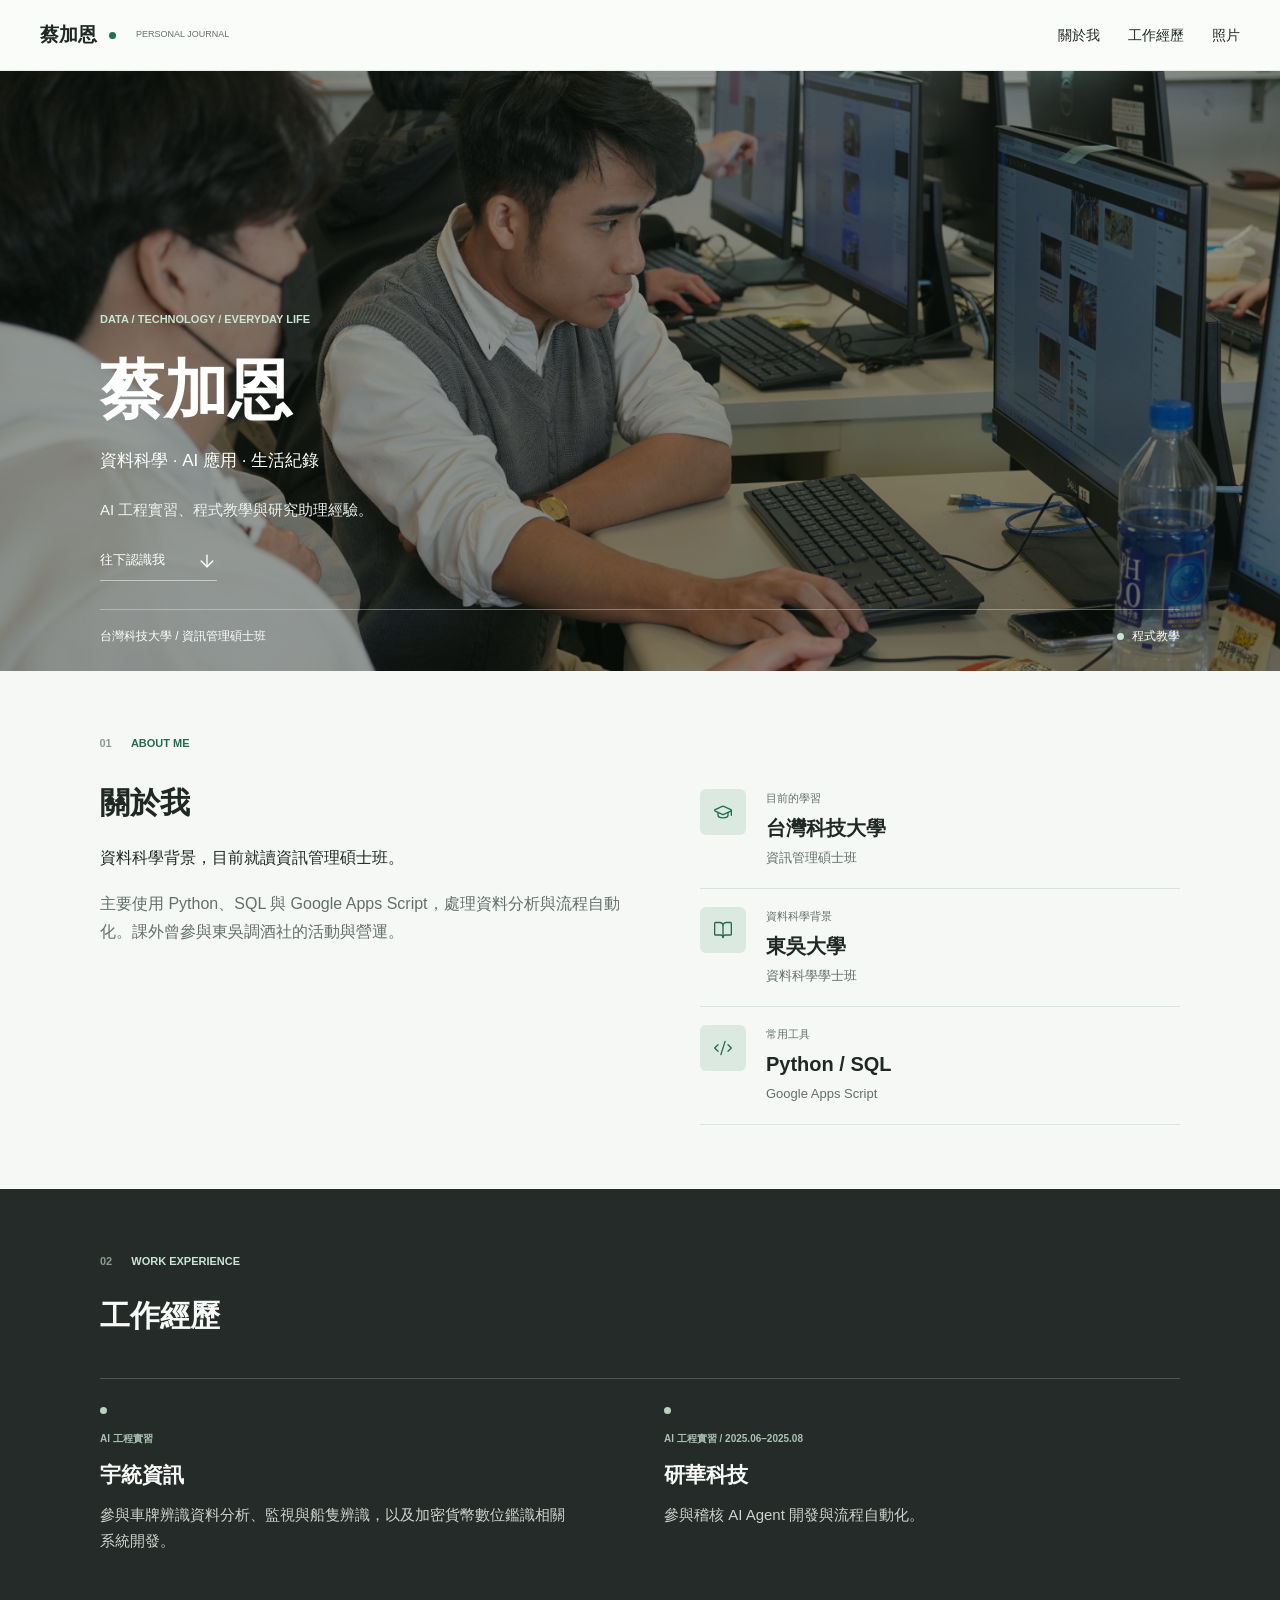
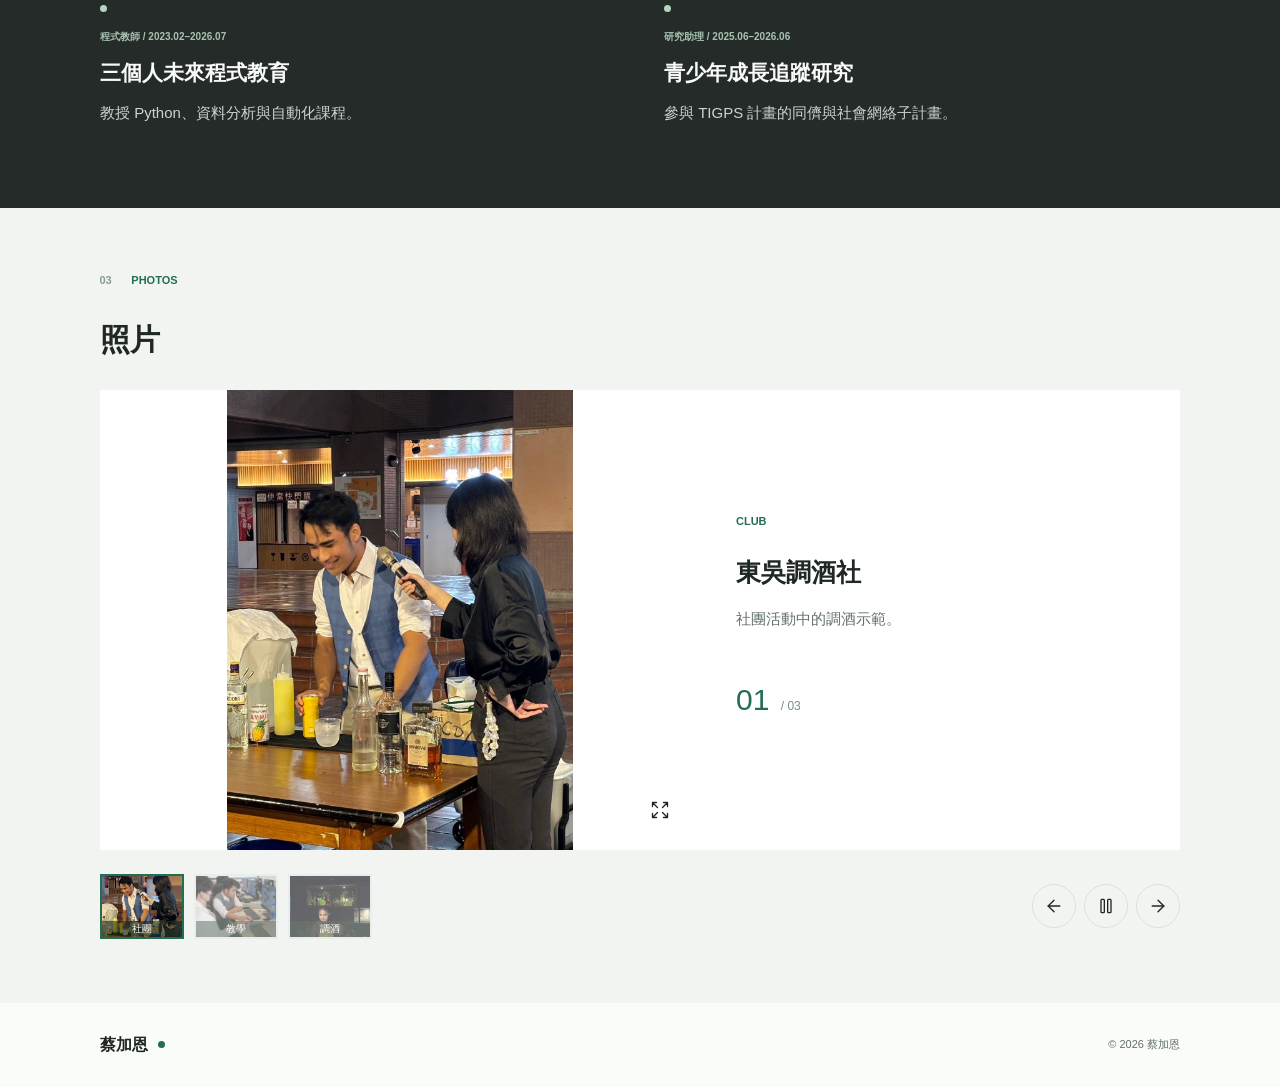
==== commit b657e920: "Simplify profile copy and replace projects with work experience" ====
--- a/index.html
+++ b/index.html
@@ -5,10 +5,10 @@
   <meta name="viewport" content="width=device-width, initial-scale=1">
   <meta name="theme-color" content="#f8faf8">
   <meta name="description" content="蔡加恩的個人網站。資料科學背景，目前就讀台灣科技大學資訊管理碩士班，關注資料分析、AI 應用與流程自動化。">
-  <title>蔡加恩 | 學習、實作與生活</title>
-  <link rel="stylesheet" href="style.css?v=20261006-2">
+  <title>蔡加恩 | 個人介紹與工作經歷</title>
+  <link rel="stylesheet" href="style.css?v=20261006-3">
   <script src="assets/lucide.min.js" defer></script>
-  <script src="script.js?v=20261006-2" defer></script>
+  <script src="script.js?v=20261006-3" defer></script>
 </head>
 <body>
   <a class="skip-link" href="#about">跳至主要內容</a>
@@ -17,7 +17,7 @@
       <a class="wordmark" href="#home">蔡加恩<span class="brand-dot" aria-hidden="true"></span><span class="brand-note">PERSONAL JOURNAL</span></a>
       <button class="icon-button menu-toggle" aria-label="開啟選單" aria-expanded="false" aria-controls="main-nav" title="選單"><i data-lucide="menu"></i></button>
       <nav id="main-nav" aria-label="主選單">
-        <a href="#about">關於我</a><a href="#experience">經歷</a><a href="#projects">專案</a><a href="#moments">生活片刻</a>
+        <a href="#about">關於我</a><a href="#experience">工作經歷</a><a href="#moments">照片</a>
       </nav>
     </div>
     <div class="reading-progress" aria-hidden="true"></div>
@@ -30,17 +30,17 @@
         <div class="hero-copy">
           <p class="eyebrow light">DATA / TECHNOLOGY / EVERYDAY LIFE</p>
           <h1 id="hero-title">蔡加恩<span>資料科學 · AI 應用 · 生活紀錄</span></h1>
-          <p>資料科學背景，探索 AI 與資訊管理。<br>記錄一路上的學習、嘗試，還有生活。</p>
+          <p>AI 工程實習、程式教學與研究助理經驗。</p>
           <a class="hero-link" href="#about">往下認識我 <i data-lucide="arrow-down"></i></a>
         </div>
-        <div class="hero-bottom"><span>台灣科技大學 / 資訊管理碩士班</span><span class="photo-note"><span class="small-dot"></span> 工作與教學的一刻</span></div>
+        <div class="hero-bottom"><span>台灣科技大學 / 資訊管理碩士班</span><span class="photo-note"><span class="small-dot"></span> 程式教學</span></div>
       </div>
     </section>
     <section id="about" class="about band">
       <div class="wrap">
-        <div class="section-top reveal"><p class="eyebrow"><span>01</span> ABOUT ME</p><span class="section-aside">學習，是持續進行的事。</span></div>
+        <div class="section-top reveal"><p class="eyebrow"><span>01</span> ABOUT ME</p></div>
         <div class="about-grid">
-          <div class="reveal"><h2>關於我</h2><p class="lead">你好，我是蔡加恩。</p><p>目前就讀台灣科技大學資訊管理碩士班，具有東吳大學資料科學學士班的學習背景。</p><p class="muted">關注資料分析、AI 應用與流程自動化。除了程式與資料，也喜歡教學、社團活動，以及調酒帶來的交流。</p><div class="tags"><span>資料分析</span><span>AI 應用</span><span>流程自動化</span></div></div>
+          <div class="reveal"><h2>關於我</h2><p>資料科學背景，目前就讀資訊管理碩士班。</p><p class="muted">主要使用 Python、SQL 與 Google Apps Script，處理資料分析與流程自動化。課外曾參與東吳調酒社的活動與營運。</p></div>
           <div class="about-details reveal">
             <div class="detail-row"><span class="detail-icon"><i data-lucide="graduation-cap"></i></span><div><p class="detail-label">目前的學習</p><h3>台灣科技大學</h3><p>資訊管理碩士班</p></div></div>
             <div class="detail-row"><span class="detail-icon"><i data-lucide="book-open"></i></span><div><p class="detail-label">資料科學背景</p><h3>東吳大學</h3><p>資料科學學士班</p></div></div>
@@ -51,44 +51,29 @@
     </section>
     <section id="experience" class="experience band">
       <div class="wrap experience-grid">
-        <div class="experience-heading reveal"><div><p class="eyebrow light"><span>02</span> EXPERIENCE</p><h2>經歷摘要</h2><p>從實習、教學到研究，累積不同面向的經驗。</p></div><a class="text-link on-dark" href="#projects">看看專案 <i data-lucide="arrow-down-right"></i></a></div>
+        <div class="experience-heading reveal"><div><p class="eyebrow light"><span>02</span> WORK EXPERIENCE</p><h2>工作經歷</h2></div></div>
         <div class="timeline">
-          <article class="timeline-item reveal"><span class="timeline-dot" aria-hidden="true"></span><p class="eyebrow">AI & DEVELOPMENT</p><h3>AI 工程實習</h3><p>曾於研華科技擔任 AI 工程實習生，並有宇統資訊的 AI 工程實習經驗，參與 AI Agent 與資料分析相關開發。</p><div class="mini-tags"><span>研華科技</span><span>宇統資訊</span></div></article>
-          <article class="timeline-item reveal"><span class="timeline-dot" aria-hidden="true"></span><p class="eyebrow">TEACHING & SHARING</p><h3>程式教學與活動帶領</h3><p>曾教授 Python、資料分析與自動化課程，並參與東吳大學 STEAM 教育團隊的營隊與工作坊。</p></article>
-          <article class="timeline-item reveal"><span class="timeline-dot" aria-hidden="true"></span><p class="eyebrow">RESEARCH & EXPLORATION</p><h3>資料與社會網絡研究</h3><p>曾參與青少年同儕與社會網絡相關研究，探索資料分析在研究中的應用。</p></article>
-        </div>
-      </div>
-    </section>
-    <section id="projects" class="projects band">
-      <div class="wrap">
-        <div class="section-top reveal"><p class="eyebrow"><span>03</span> SELECTED PROJECTS</p><span class="section-aside">一些做過的嘗試</span></div>
-        <div class="section-heading reveal"><h2>專案選摘</h2><p class="muted">用技術回應實際需求，一步一步累積。</p></div>
-        <div class="project-grid">
-          <article class="project-card reveal">
-            <div class="project-visual quickscore" aria-label="QuickScore 專案標誌"><span class="project-index">PROJECT / 01</span><div class="quickscore-mark"><span class="qs-symbol" aria-hidden="true">Q.</span><strong>QuickScore</strong><span>法律申論題 / 輔助批改</span></div><div class="visual-foot"><span>LLM + RAG</span><i data-lucide="sparkles"></i></div></div>
-            <div class="project-body"><div class="project-category">AI 應用 / 共同創辦與開發</div><h3>QuickScore</h3><p>參與共同創辦與開發法律申論題批改系統，嘗試將大型語言模型與檢索增強生成技術用於輔助批改。</p><div class="tags"><span>LLM</span><span>RAG</span><span>教育應用</span></div></div>
-          </article>
-          <article class="project-card reveal">
-            <div class="project-visual club-visual"><img src="assets/club.jpg" alt="蔡加恩在東吳調酒社活動中示範調酒" width="1108" height="1477" loading="lazy"><span class="project-index">PROJECT / 02</span></div>
-            <div class="project-body"><div class="project-category">流程自動化 / 社團營運</div><h3>社團流程自動化</h3><p>在東吳調酒社的營運中，運用 Google Apps Script 協助處理財務、活動報名與資料整理。</p><div class="tags"><span>Apps Script</span><span>資料整理</span><span>社團實務</span></div></div>
-          </article>
+          <article class="timeline-item reveal"><span class="timeline-dot" aria-hidden="true"></span><p class="eyebrow">AI 工程實習</p><h3>宇統資訊</h3><p>參與車牌辨識資料分析、監視與船隻辨識，以及加密貨幣數位鑑識相關系統開發。</p></article>
+          <article class="timeline-item reveal"><span class="timeline-dot" aria-hidden="true"></span><p class="eyebrow">AI 工程實習 / 2025.06–2025.08</p><h3>研華科技</h3><p>參與稽核 AI Agent 開發與流程自動化。</p></article>
+          <article class="timeline-item reveal"><span class="timeline-dot" aria-hidden="true"></span><p class="eyebrow">程式教師 / 2023.02–2026.07</p><h3>三個人未來程式教育</h3><p>教授 Python、資料分析與自動化課程。</p></article>
+          <article class="timeline-item reveal"><span class="timeline-dot" aria-hidden="true"></span><p class="eyebrow">研究助理 / 2025.06–2026.06</p><h3>青少年成長追蹤研究</h3><p>參與 TIGPS 計畫的同儕與社會網絡子計畫。</p></article>
         </div>
       </div>
     </section>
     <section id="moments" class="moments band">
       <div class="wrap">
-        <div class="section-top reveal"><p class="eyebrow"><span>04</span> LIFE IN FRAMES</p><span class="section-aside">工作之外，也有生活。</span></div>
-        <div class="section-heading reveal"><h2>生活片刻</h2><p class="muted">教學、社團，還有吧台前的小小專注。</p></div>
+        <div class="section-top reveal"><p class="eyebrow"><span>03</span> PHOTOS</p></div>
+        <div class="section-heading reveal"><h2>照片</h2></div>
         <div class="gallery reveal" role="region" aria-roledescription="輪播" aria-label="生活照片">
           <div class="gallery-stage">
             <button class="photo-open" type="button" aria-label="放大目前照片" title="放大照片"><img id="gallery-photo" src="assets/club.jpg" alt="蔡加恩在東吳調酒社活動中示範調酒" width="1108" height="1477" loading="lazy"><span class="zoom-hint"><i data-lucide="expand"></i></span></button>
-            <div class="gallery-caption"><div><p class="eyebrow" id="gallery-category">PEOPLE & COMMUNITY</p><h3 id="gallery-title">社團裡的交流</h3><p id="gallery-description">從活動與合作中，累積課堂之外的經驗。</p></div><span class="gallery-count"><span id="gallery-current">01</span> / 03</span></div>
+            <div class="gallery-caption"><div><p class="eyebrow" id="gallery-category">CLUB</p><h3 id="gallery-title">東吳調酒社</h3><p id="gallery-description">社團活動中的調酒示範。</p></div><span class="gallery-count"><span id="gallery-current">01</span> / 03</span></div>
           </div>
           <div class="gallery-bottom">
             <div class="gallery-thumbnails" aria-label="選擇照片">
-              <button class="thumbnail active" data-slide="0" aria-label="第 1 張：社團裡的交流" aria-pressed="true"><img src="assets/club.jpg" alt="" loading="lazy"><span>社團</span></button>
-              <button class="thumbnail" data-slide="1" aria-label="第 2 張：一起學習的時刻" aria-pressed="false"><img src="assets/work.jpg" alt="" loading="lazy"><span>教學</span></button>
-              <button class="thumbnail" data-slide="2" aria-label="第 3 張：吧台前的專注" aria-pressed="false"><img src="assets/bartending.jpg" alt="" loading="lazy"><span>調酒</span></button>
+              <button class="thumbnail active" data-slide="0" aria-label="第 1 張：東吳調酒社" aria-pressed="true"><img src="assets/club.jpg" alt="" loading="lazy"><span>社團</span></button>
+              <button class="thumbnail" data-slide="1" aria-label="第 2 張：程式教學" aria-pressed="false"><img src="assets/work.jpg" alt="" loading="lazy"><span>教學</span></button>
+              <button class="thumbnail" data-slide="2" aria-label="第 3 張：調酒" aria-pressed="false"><img src="assets/bartending.jpg" alt="" loading="lazy"><span>調酒</span></button>
             </div>
             <div class="gallery-controls"><button class="icon-button" id="gallery-prev" aria-label="上一張照片" title="上一張"><i data-lucide="arrow-left"></i></button><button class="icon-button" id="gallery-play" aria-label="暫停自動輪播" title="暫停自動輪播"><i data-lucide="pause"></i></button><button class="icon-button" id="gallery-next" aria-label="下一張照片" title="下一張"><i data-lucide="arrow-right"></i></button></div>
           </div>
@@ -96,11 +81,8 @@
         </div>
       </div>
     </section>
-    <section id="notes" class="closing band">
-      <div class="wrap closing-inner reveal"><div><p class="eyebrow"><span>05</span> TO BE CONTINUED</p><h2>持續學習，慢慢更新。</h2><p>把新的學習、實作與生活，慢慢記錄在這裡。</p></div><a class="closing-link" href="#home"><span>回到開頭</span><i data-lucide="arrow-up"></i></a></div>
-    </section>
   </main>
-  <footer><div class="wrap footer-inner"><a href="#home">蔡加恩 <span class="brand-dot" aria-hidden="true"></span></a><span>學習、實作與生活。</span><span>&copy; 2026 蔡加恩</span></div></footer>
+  <footer><div class="wrap footer-inner"><a href="#home">蔡加恩 <span class="brand-dot" aria-hidden="true"></span></a><span>&copy; 2026 蔡加恩</span></div></footer>
   <a class="back-top icon-button" href="#home" aria-label="回到頂端" title="回到頂端"><i data-lucide="arrow-up"></i></a>
   <dialog id="photo-dialog" aria-label="照片檢視"><button class="icon-button dialog-close" aria-label="關閉照片" title="關閉"><i data-lucide="x"></i></button><img id="dialog-photo" src="assets/bartending.jpg" alt="蔡加恩在吧台前調酒"><p id="dialog-caption">吧台前的專注</p></dialog>
 </body>
--- a/style.css
+++ b/style.css
@@ -69,7 +69,7 @@
 .experience-heading p:not(.eyebrow) { font-size: 15px; color: #c3cec7; margin-bottom: 0; }
 .text-link { display: inline-flex; align-items: center; gap: 28px; padding-block: 8px; font-size: 13px; border-bottom: 1px solid var(--green); color: var(--green); }
 .on-dark { color: #c3e2cf; border-color: #778f80; margin-top: 12px; }
-.timeline { display: grid; grid-template-columns: repeat(3, minmax(0, 1fr)); gap: 32px; }
+.timeline { display: grid; grid-template-columns: repeat(2, minmax(0, 1fr)); gap: 32px 48px; }
 .timeline-item { position: relative; padding: 24px 0 0; }
 .timeline-item:last-child { padding-bottom: 0; }
 .timeline-dot { position: absolute; left: 0; top: 0; width: 7px; height: 7px; border-radius: 50%; background: #b4d5bf; }
@@ -80,25 +80,6 @@
 .section-heading { margin-bottom: 28px; }
 .section-heading h2 { margin-bottom: 12px; }
 .section-heading p { font-size: 15px; }
-.project-grid { display: grid; grid-template-columns: 1fr 1fr; gap: 28px; }
-.project-card { border: 1px solid var(--line); border-radius: 6px; overflow: hidden; transition: transform .25s, box-shadow .25s; }
-.project-card:hover { transform: translateY(-5px); box-shadow: 0 12px 28px #263c2910; }
-.project-visual { position: relative; height: 250px; overflow: hidden; }
-.project-index { position: absolute; top: 22px; left: 24px; font-size: 10px; z-index: 1; }
-.quickscore { background: #f1e0db; padding: 48px 28px 18px; color: #67463f; display: flex; flex-direction: column; justify-content: space-between; }
-.quickscore-mark { display: flex; flex-direction: column; align-items: center; }
-.qs-symbol { font: 600 56px/1 Georgia, serif; color: #aa574d; }
-.quickscore-mark strong { font-size: 25px; font-weight: 600; margin-top: 8px; }
-.quickscore-mark > span:last-child { font-size: 10px; color: #805c53; }
-.visual-foot { display: flex; justify-content: space-between; align-items: center; font-size: 10px; }
-.visual-foot svg { color: #805c53; }
-.club-visual img { width: 100%; height: 100%; object-fit: cover; object-position: center 36%; transition: transform .6s; }
-.club-visual .project-index { background: #ffffffed; color: var(--ink); padding: 4px 10px; border-radius: 3px; }
-.project-card:hover .club-visual img { transform: scale(1.035); }
-.project-body { padding: 28px; }
-.project-category { color: var(--green); font-size: 11px; margin-bottom: 10px; }
-.project-body h3 { font-size: 23px; margin-bottom: 16px; }
-.project-body p { font-size: 15px; color: var(--muted); }
 .moments { background: #f2f4f2; }
 .gallery-stage { display: grid; grid-template-columns: minmax(0, 1fr) minmax(0, .8fr); min-height: 460px; }
 .photo-open { display: block; position: relative; width: 100%; height: 460px; background: #fff; padding: 0; border: 0; overflow: hidden; }
@@ -117,12 +98,6 @@
 .thumbnail img { height: 100%; width: 100%; object-fit: cover; }
 .thumbnail span { position: absolute; bottom: 0; left: 0; right: 0; color: #fff; background: #1225198c; font-size: 10px; line-height: 1.6; }
 .gallery-controls { display: flex; gap: 8px; }
-.closing { background: #edf3ee; padding-block: 48px; }
-.closing-inner { display: flex; justify-content: space-between; align-items: center; gap: 40px; }
-.closing h2 { margin-bottom: 18px; }
-.closing p:last-child { color: var(--muted); font-size: 15px; margin: 0; }
-.closing-link { display: flex; align-items: center; gap: 40px; background: var(--green); padding: 18px 24px; color: #fff; border-radius: 4px; font-size: 14px; transition: background .2s; }
-.closing-link:hover { background: #164f39; }
 footer { background: #fafcfa; }
 .footer-inner { display: flex; align-items: center; justify-content: space-between; gap: 16px; padding-block: 28px; font-size: 11px; color: var(--muted); }
 .footer-inner a { color: var(--ink); display: flex; align-items: center; gap: 10px; font-size: 16px; font-weight: 600; }
@@ -178,9 +153,6 @@
   .timeline { display: block; border-left: 1px solid #53655a; margin-left: 4px; }
   .timeline-item { padding: 0 0 30px 24px; }
   .timeline-dot { left: -4px; top: 5px; outline: 5px solid #252b28; }
-  .project-grid { grid-template-columns: 1fr; gap: 24px; }
-  .project-visual { height: 240px; }
-  .project-body { padding: 24px; }
   .gallery-stage { grid-template-columns: 1fr; min-height: 0; }
   .photo-open { height: 390px; }
   .gallery-caption { min-height: 0; padding: 24px; flex-direction: row; gap: 16px; align-items: flex-start; justify-content: space-between; }
@@ -193,9 +165,7 @@
   .thumbnail { width: 62px; height: 52px; }
   .gallery-controls { gap: 5px; }
   .gallery-controls .icon-button { width: 40px; height: 40px; }
-  .closing-inner { flex-direction: column; align-items: flex-start; gap: 30px; }
   .footer-inner { flex-wrap: wrap; font-size: 10px; }
-  .footer-inner > span:nth-child(2) { display: none; }
   .back-top { bottom: 16px; right: 16px; width: 40px; height: 40px; }
 }
 @media (max-width: 360px) {
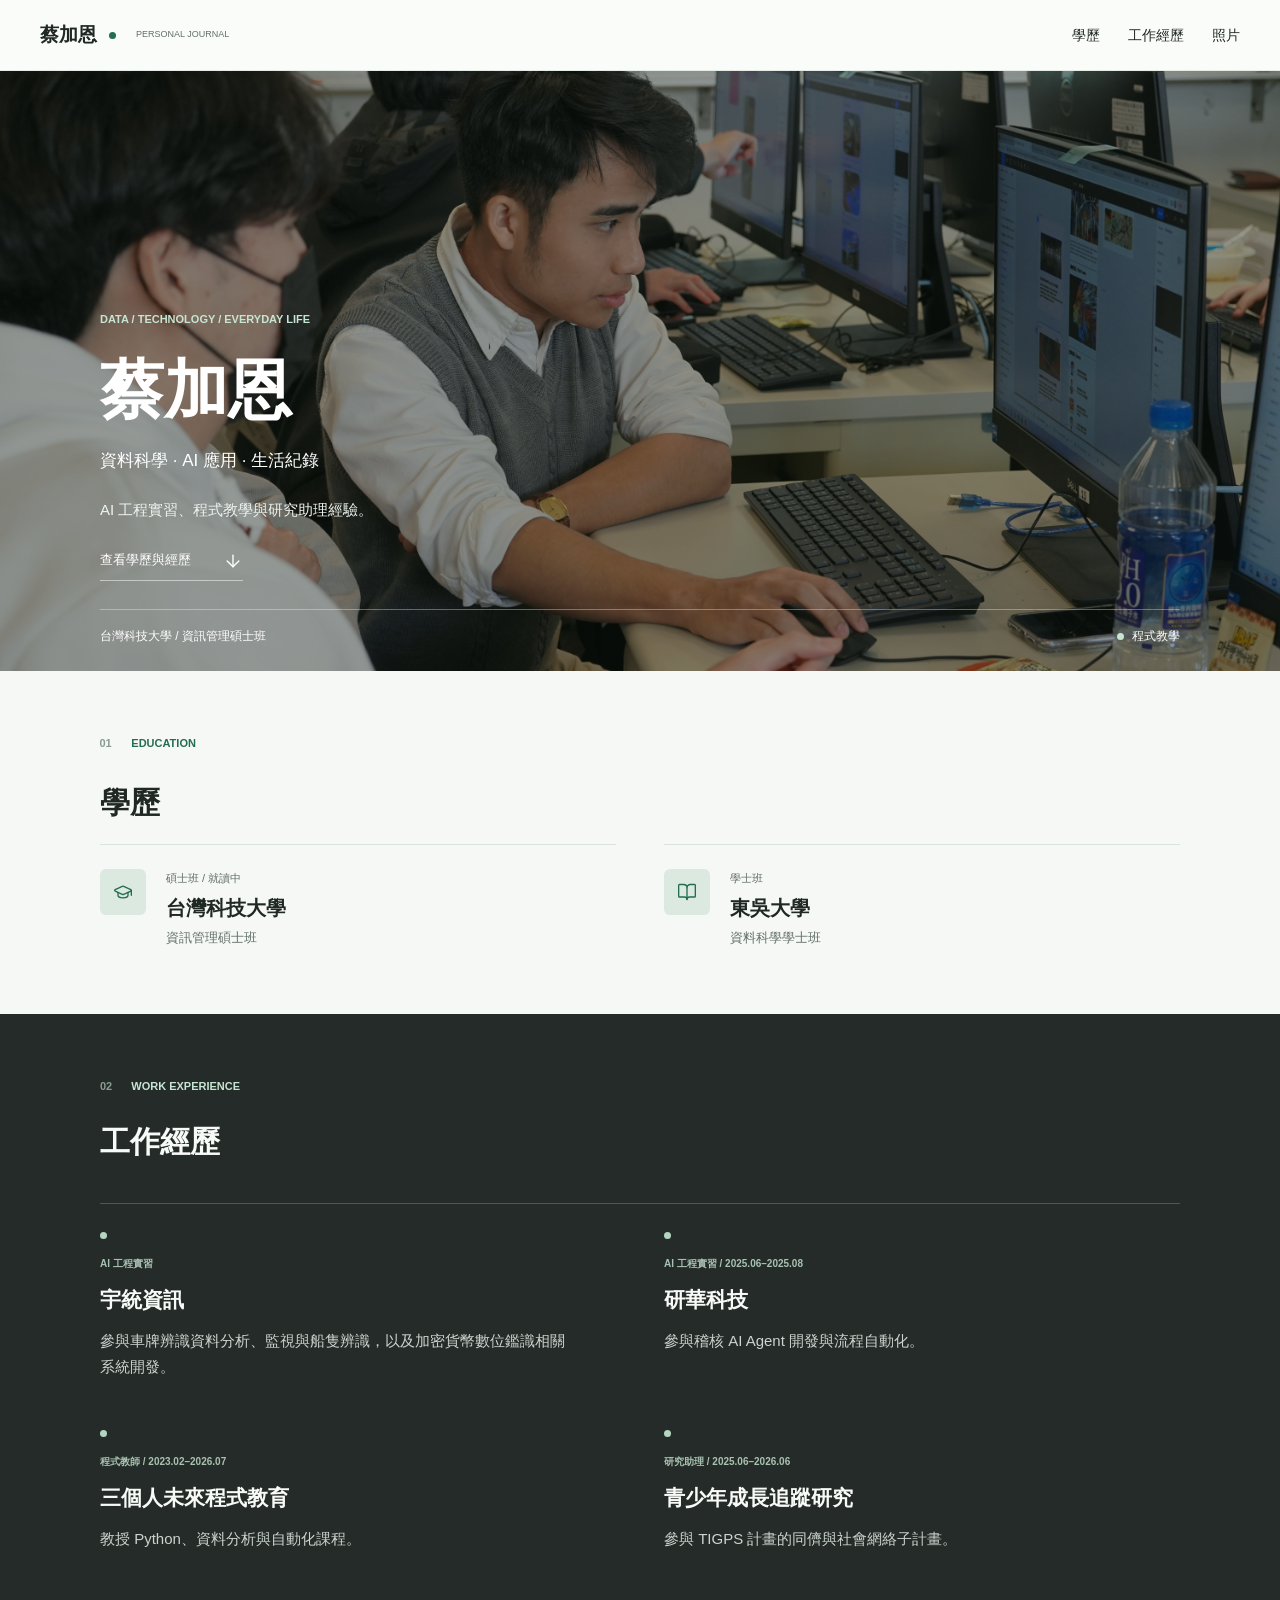
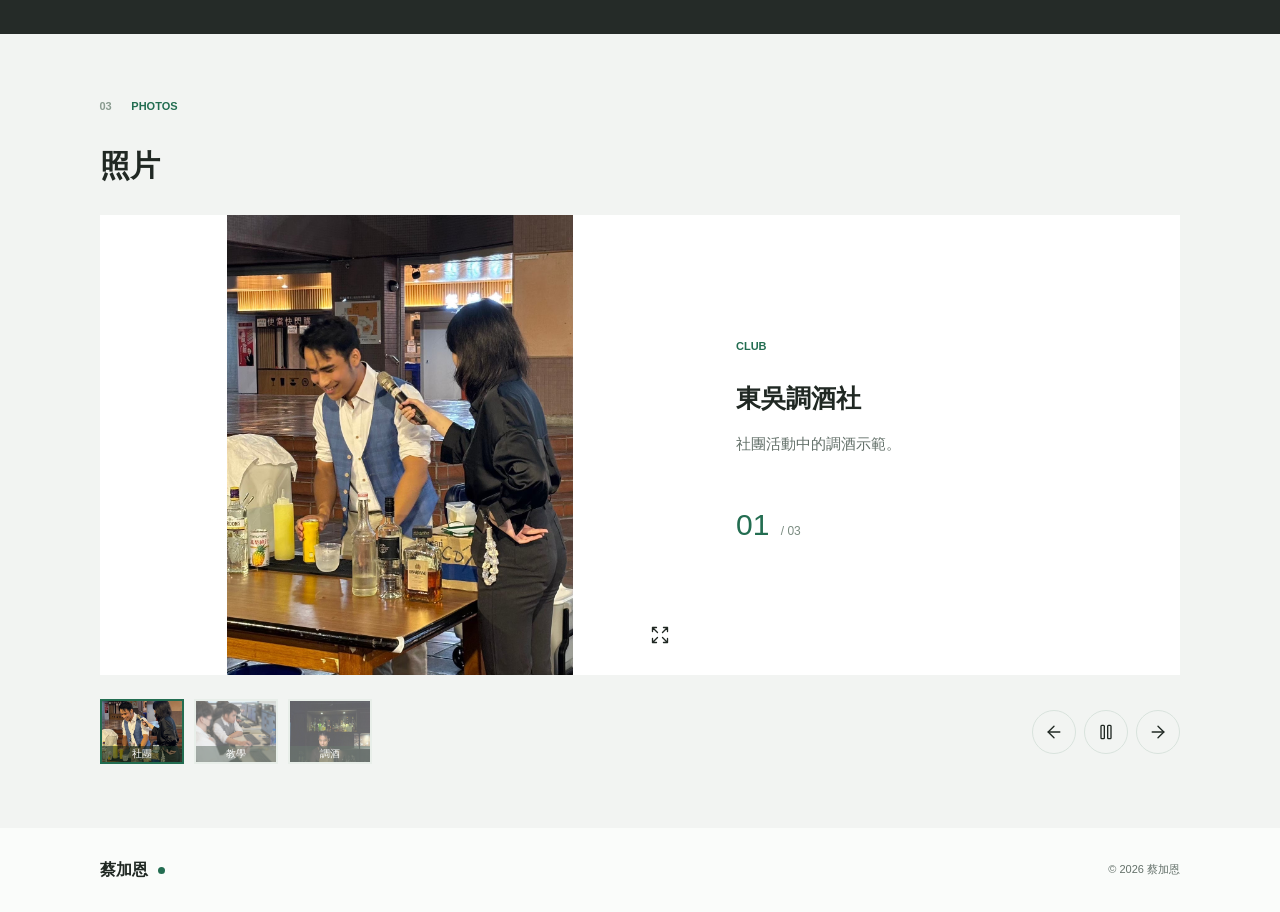
==== commit 6cfcc1d6: "Replace profile and tool details with education section" ====
--- a/index.html
+++ b/index.html
@@ -6,18 +6,18 @@
   <meta name="theme-color" content="#f8faf8">
   <meta name="description" content="蔡加恩的個人網站。資料科學背景，目前就讀台灣科技大學資訊管理碩士班，關注資料分析、AI 應用與流程自動化。">
   <title>蔡加恩 | 個人介紹與工作經歷</title>
-  <link rel="stylesheet" href="style.css?v=20261006-3">
+  <link rel="stylesheet" href="style.css?v=20261006-4">
   <script src="assets/lucide.min.js" defer></script>
-  <script src="script.js?v=20261006-3" defer></script>
+  <script src="script.js?v=20261006-4" defer></script>
 </head>
 <body>
-  <a class="skip-link" href="#about">跳至主要內容</a>
+  <a class="skip-link" href="#education">跳至主要內容</a>
   <header class="site-header">
     <div class="header-inner">
       <a class="wordmark" href="#home">蔡加恩<span class="brand-dot" aria-hidden="true"></span><span class="brand-note">PERSONAL JOURNAL</span></a>
       <button class="icon-button menu-toggle" aria-label="開啟選單" aria-expanded="false" aria-controls="main-nav" title="選單"><i data-lucide="menu"></i></button>
       <nav id="main-nav" aria-label="主選單">
-        <a href="#about">關於我</a><a href="#experience">工作經歷</a><a href="#moments">照片</a>
+        <a href="#education">學歷</a><a href="#experience">工作經歷</a><a href="#moments">照片</a>
       </nav>
     </div>
     <div class="reading-progress" aria-hidden="true"></div>
@@ -31,21 +31,18 @@
           <p class="eyebrow light">DATA / TECHNOLOGY / EVERYDAY LIFE</p>
           <h1 id="hero-title">蔡加恩<span>資料科學 · AI 應用 · 生活紀錄</span></h1>
           <p>AI 工程實習、程式教學與研究助理經驗。</p>
-          <a class="hero-link" href="#about">往下認識我 <i data-lucide="arrow-down"></i></a>
+          <a class="hero-link" href="#education">查看學歷與經歷 <i data-lucide="arrow-down"></i></a>
         </div>
         <div class="hero-bottom"><span>台灣科技大學 / 資訊管理碩士班</span><span class="photo-note"><span class="small-dot"></span> 程式教學</span></div>
       </div>
     </section>
-    <section id="about" class="about band">
+    <section id="education" class="education band" aria-labelledby="education-title">
       <div class="wrap">
-        <div class="section-top reveal"><p class="eyebrow"><span>01</span> ABOUT ME</p></div>
-        <div class="about-grid">
-          <div class="reveal"><h2>關於我</h2><p>資料科學背景，目前就讀資訊管理碩士班。</p><p class="muted">主要使用 Python、SQL 與 Google Apps Script，處理資料分析與流程自動化。課外曾參與東吳調酒社的活動與營運。</p></div>
-          <div class="about-details reveal">
-            <div class="detail-row"><span class="detail-icon"><i data-lucide="graduation-cap"></i></span><div><p class="detail-label">目前的學習</p><h3>台灣科技大學</h3><p>資訊管理碩士班</p></div></div>
-            <div class="detail-row"><span class="detail-icon"><i data-lucide="book-open"></i></span><div><p class="detail-label">資料科學背景</p><h3>東吳大學</h3><p>資料科學學士班</p></div></div>
-            <div class="detail-row"><span class="detail-icon"><i data-lucide="code-2"></i></span><div><p class="detail-label">常用工具</p><h3>Python / SQL</h3><p>Google Apps Script</p></div></div>
-          </div>
+        <div class="section-top reveal"><p class="eyebrow"><span>01</span> EDUCATION</p></div>
+        <h2 id="education-title" class="reveal">學歷</h2>
+        <div class="education-grid reveal">
+          <div class="detail-row"><span class="detail-icon"><i data-lucide="graduation-cap"></i></span><div><p class="detail-label">碩士班 / 就讀中</p><h3>台灣科技大學</h3><p>資訊管理碩士班</p></div></div>
+          <div class="detail-row"><span class="detail-icon"><i data-lucide="book-open"></i></span><div><p class="detail-label">學士班</p><h3>東吳大學</h3><p>資料科學學士班</p></div></div>
         </div>
       </div>
     </section>
--- a/style.css
+++ b/style.css
@@ -50,14 +50,11 @@
 .section-top { display: flex; justify-content: space-between; align-items: baseline; gap: 20px; margin-bottom: 28px; }
 .section-top .eyebrow { margin: 0; }
 .section-aside { font-size: 12px; color: var(--muted); }
-.about { background: #f6f8f6; }
-.about-grid { display: grid; grid-template-columns: minmax(0, 1.1fr) minmax(0, 1fr); gap: 72px; align-items: start; }
-.about-grid p { font-size: 16px; max-width: 520px; }
-.about-grid .lead { font-size: 19px; margin-bottom: 12px; }
+.education { background: #f6f8f6; }
+.education-grid { display: grid; grid-template-columns: repeat(2, minmax(0, 1fr)); gap: 48px; }
 .tags { display: flex; flex-wrap: wrap; gap: 8px; margin-top: 24px; }
 .tags span { font-size: 12px; padding: 4px 11px; border: 1px solid #c6d9cc; border-radius: 4px; color: var(--green); }
-.detail-row { display: flex; align-items: flex-start; gap: 20px; padding-block: 18px; border-bottom: 1px solid #dbe3dd; }
-.detail-row:first-child { padding-top: 8px; }
+.detail-row { display: flex; align-items: flex-start; gap: 20px; padding-top: 24px; border-top: 1px solid #dbe3dd; }
 .detail-icon { display: flex; align-items: center; justify-content: center; width: 46px; height: 46px; background: #dbe9e0; border-radius: 6px; color: var(--green); flex-shrink: 0; }
 .detail-row .detail-label { font-size: 11px; color: var(--muted); margin-bottom: 5px; }
 .detail-row h3 { margin: 0 0 4px; font-size: 20px; }
@@ -118,7 +115,7 @@
 @media (max-width: 1024px) {
   .brand-note { display: none; }
   .hero-copy { max-width: 350px; }
-  .about-grid { gap: 40px; }
+  .education-grid { gap: 32px; }
   .wrap { width: calc(100% - 64px); }
   .gallery-caption { padding: 32px; }
 }
@@ -147,8 +144,7 @@
   .photo-note { display: none; }
   .section-top { margin-bottom: 22px; }
   .section-aside { display: none; }
-  .about-grid { grid-template-columns: 1fr; gap: 28px; }
-  .about-grid p { font-size: 15px; }
+  .education-grid { grid-template-columns: 1fr; gap: 24px; }
   .experience-heading { display: block; margin-bottom: 28px; padding-bottom: 24px; }
   .timeline { display: block; border-left: 1px solid #53655a; margin-left: 4px; }
   .timeline-item { padding: 0 0 30px 24px; }
